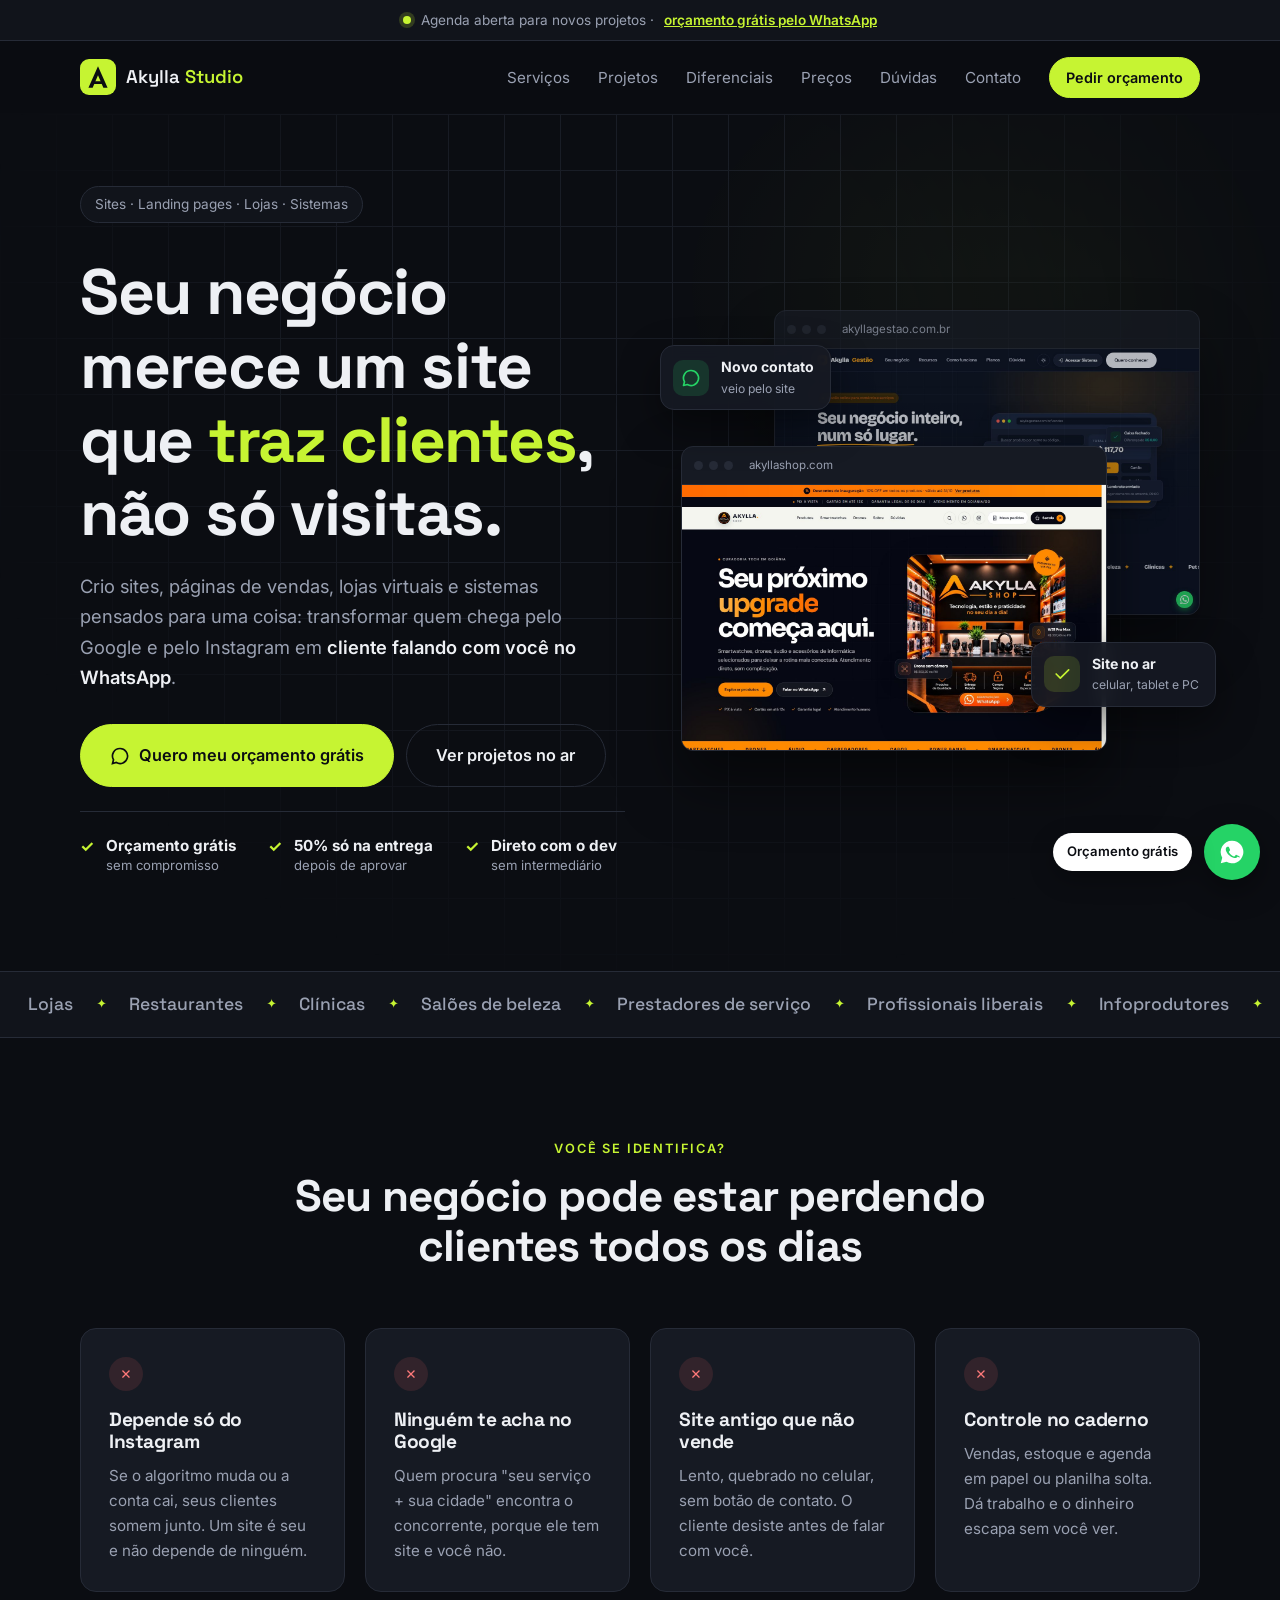
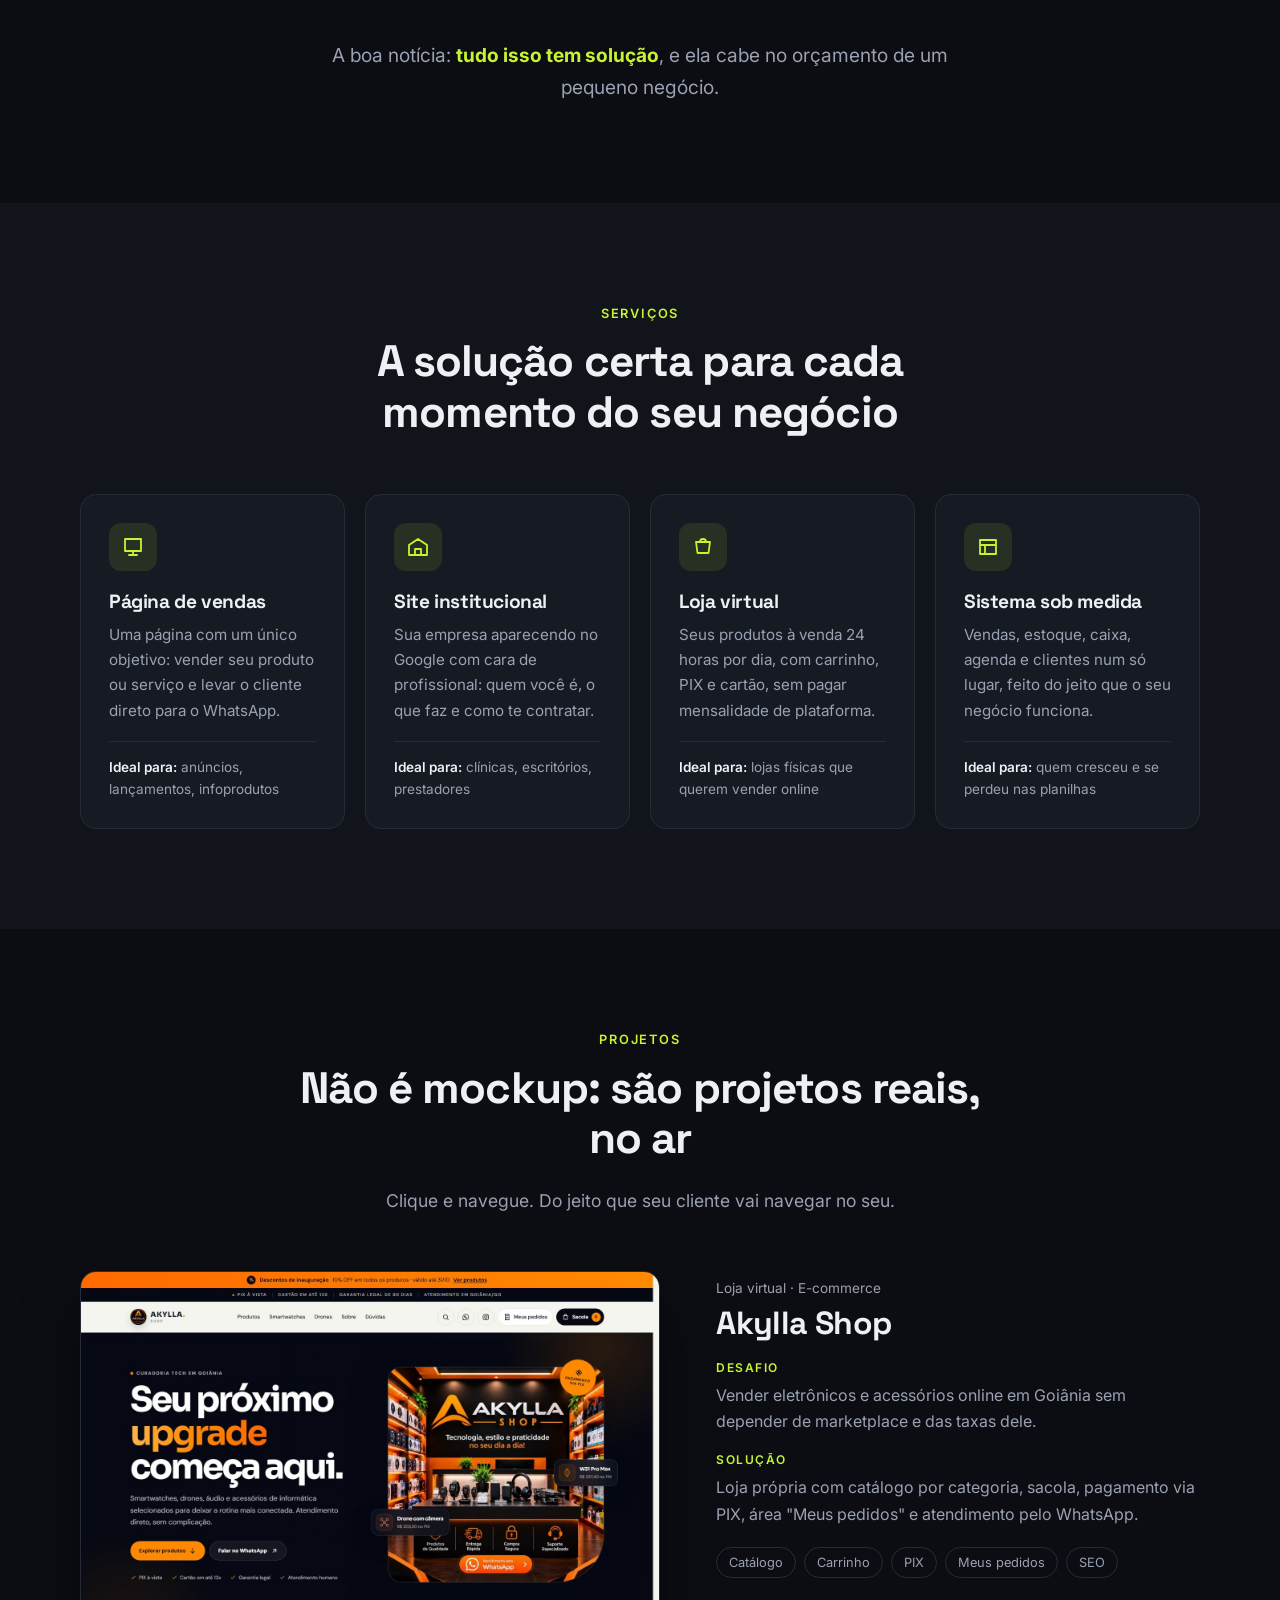
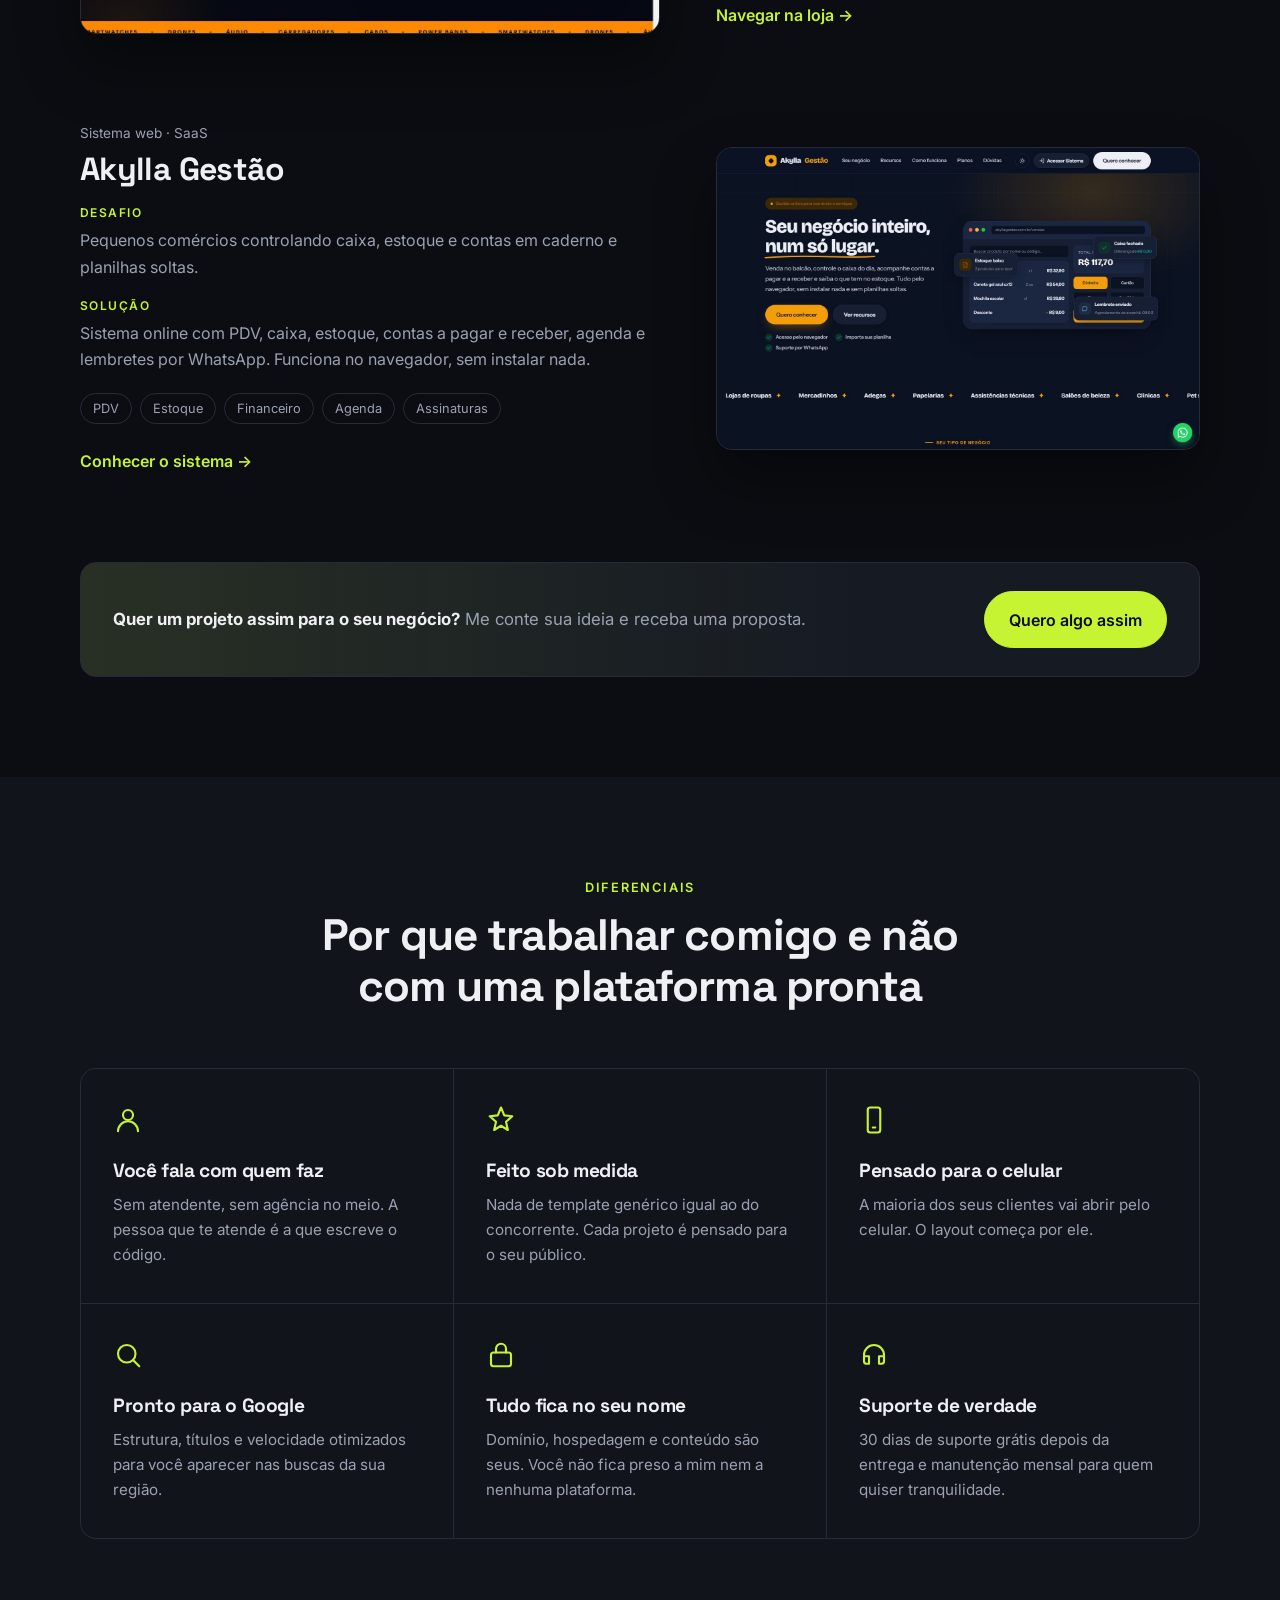
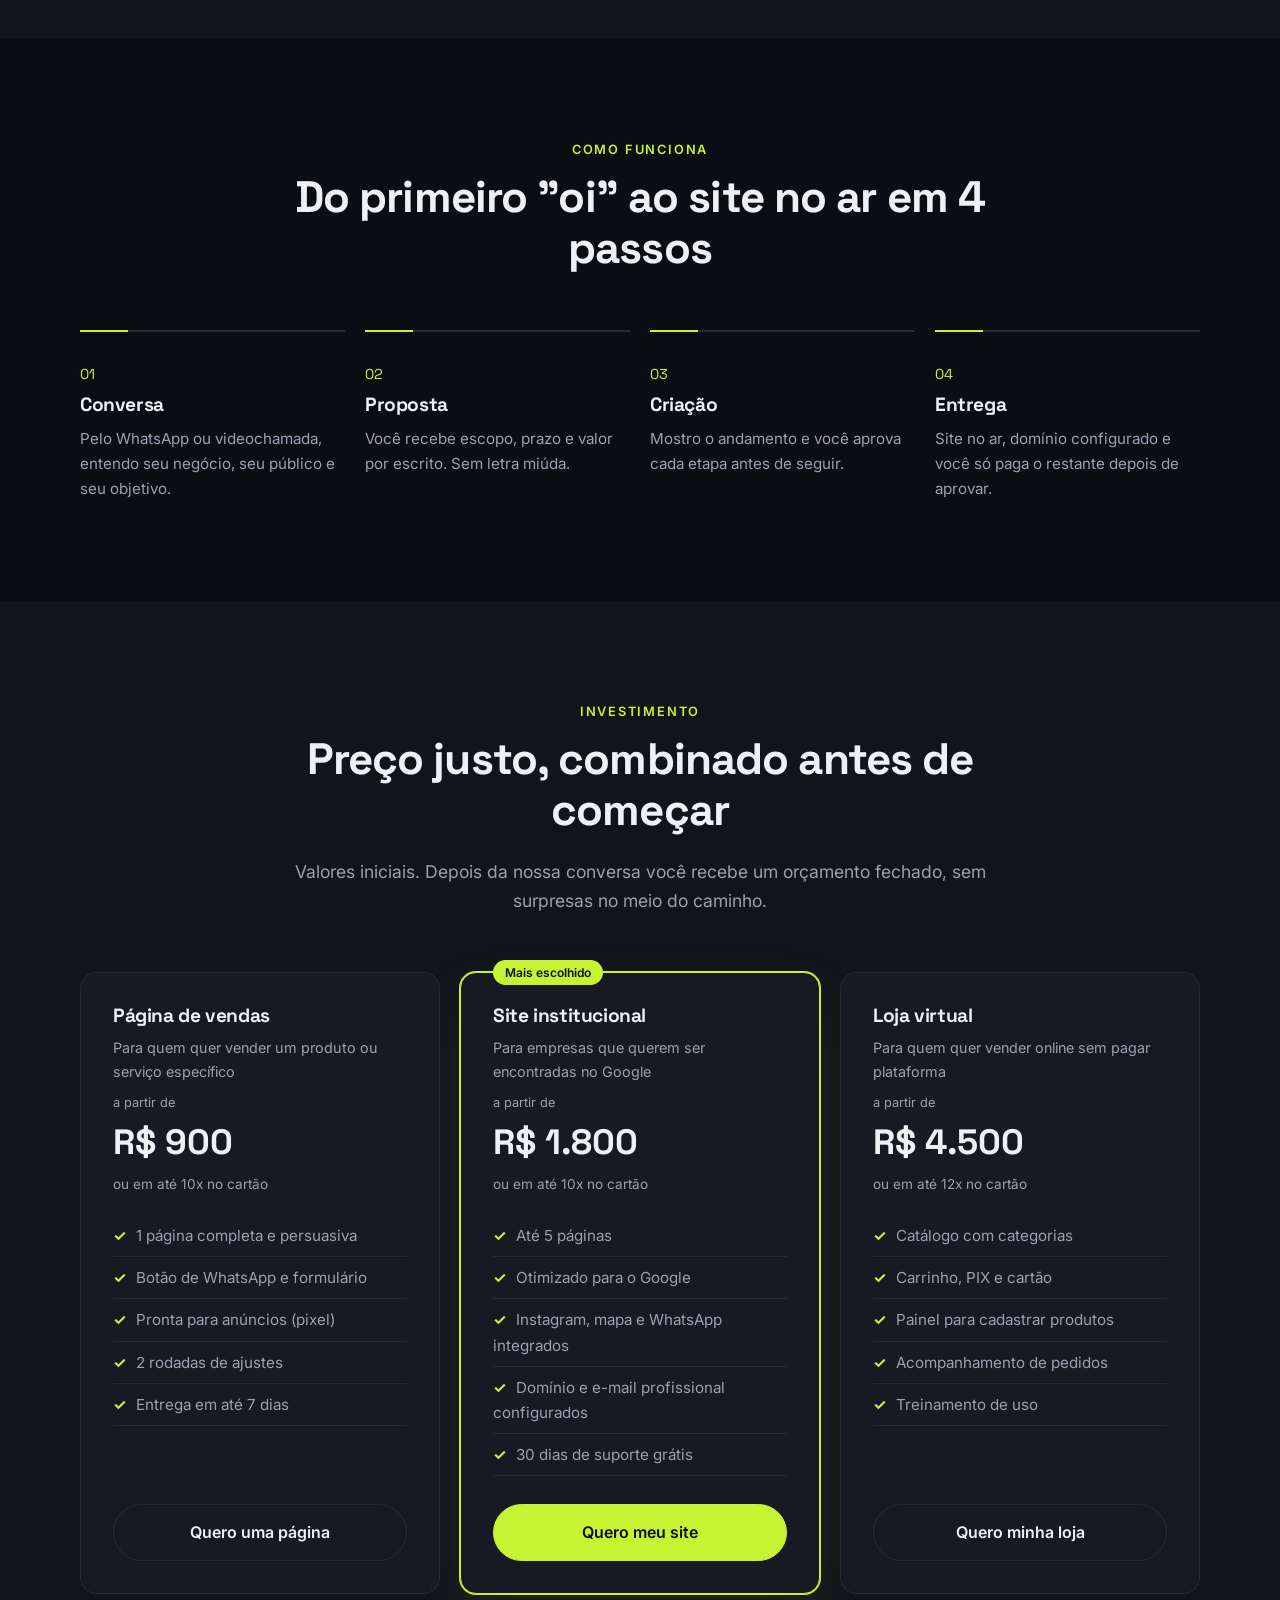
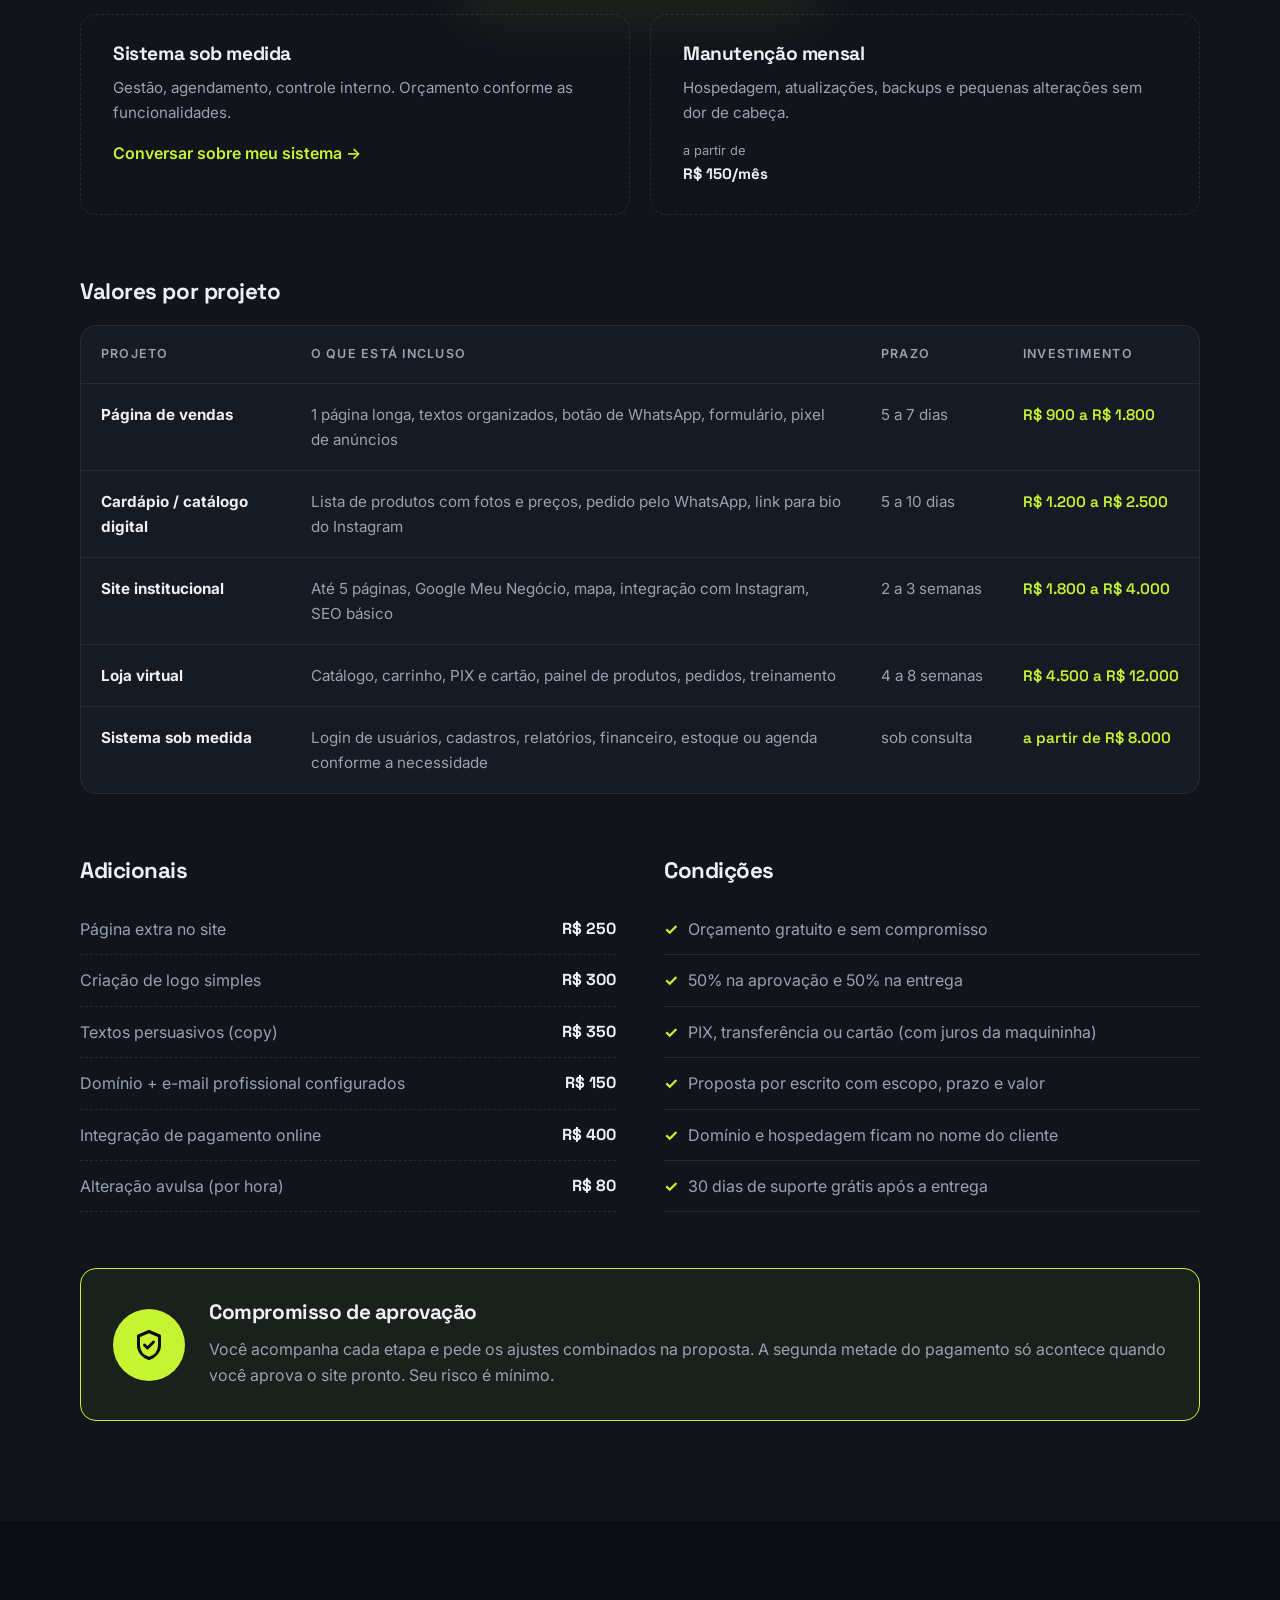
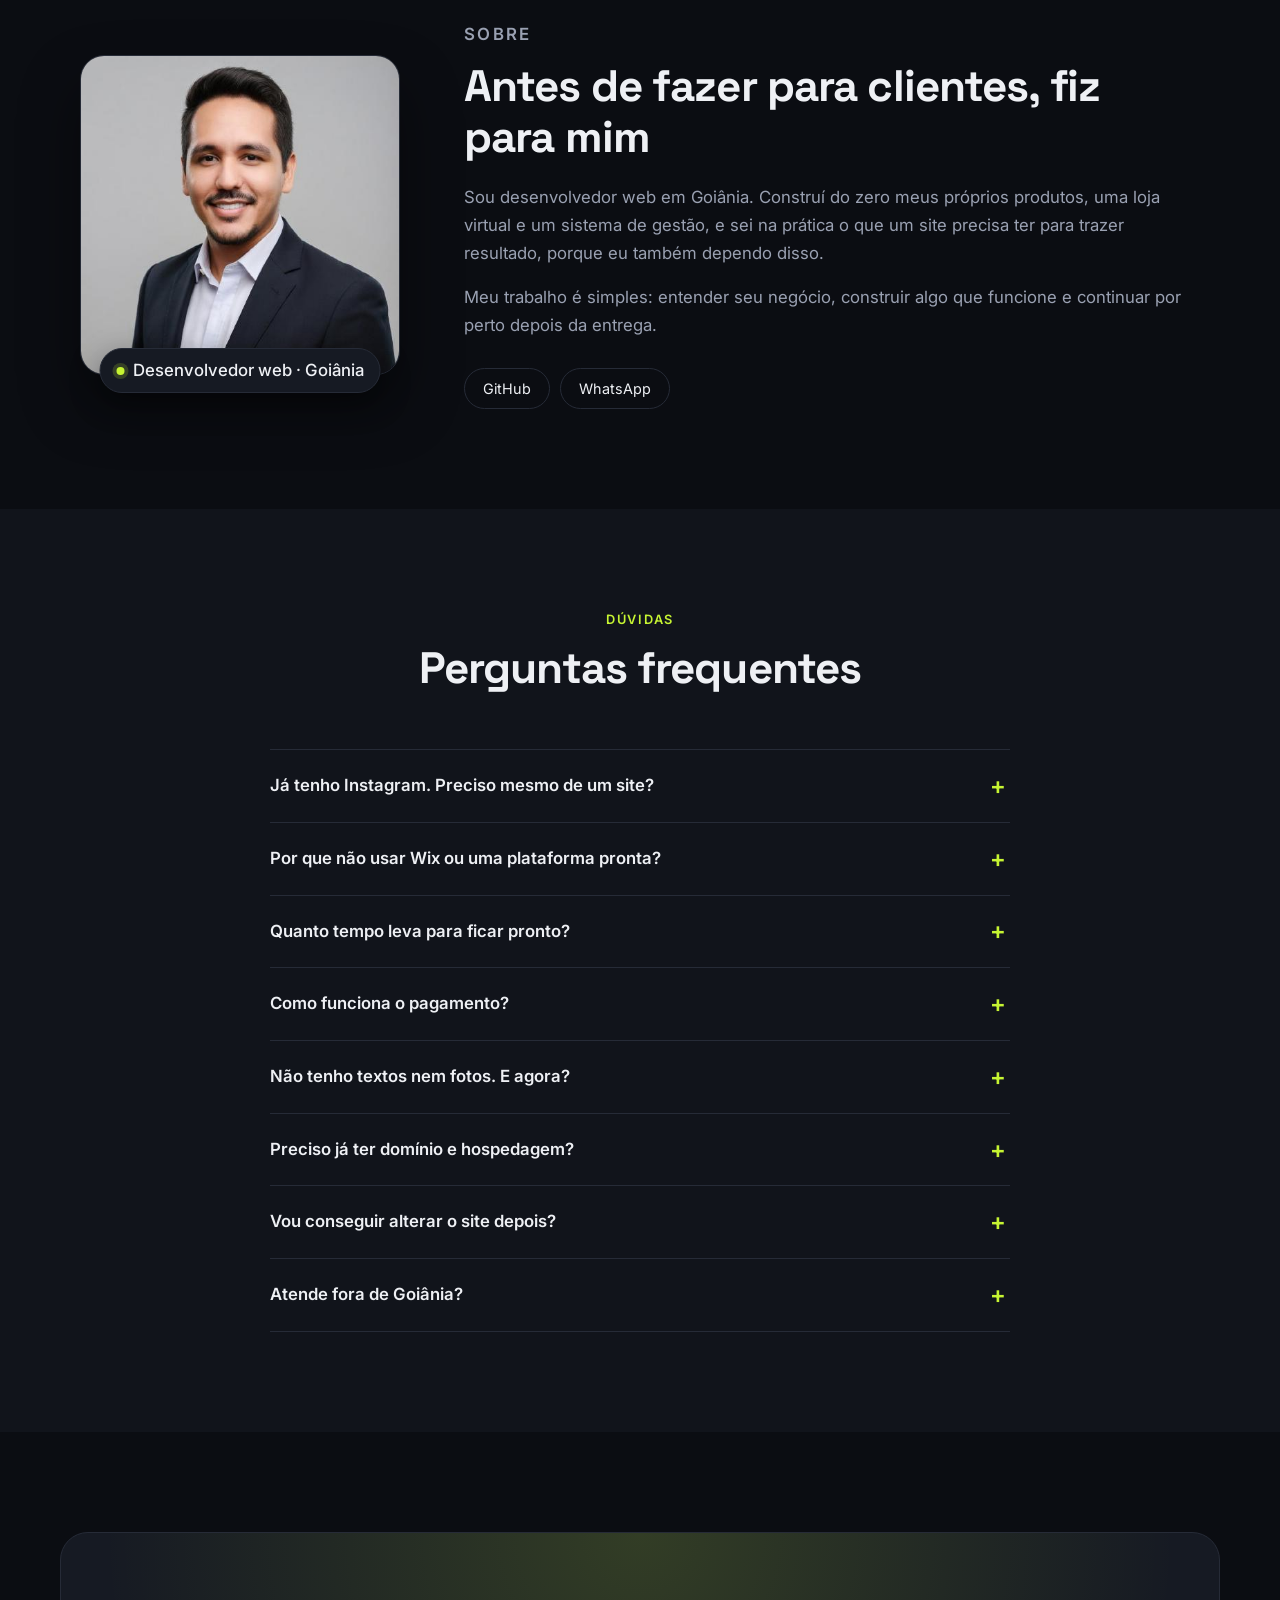
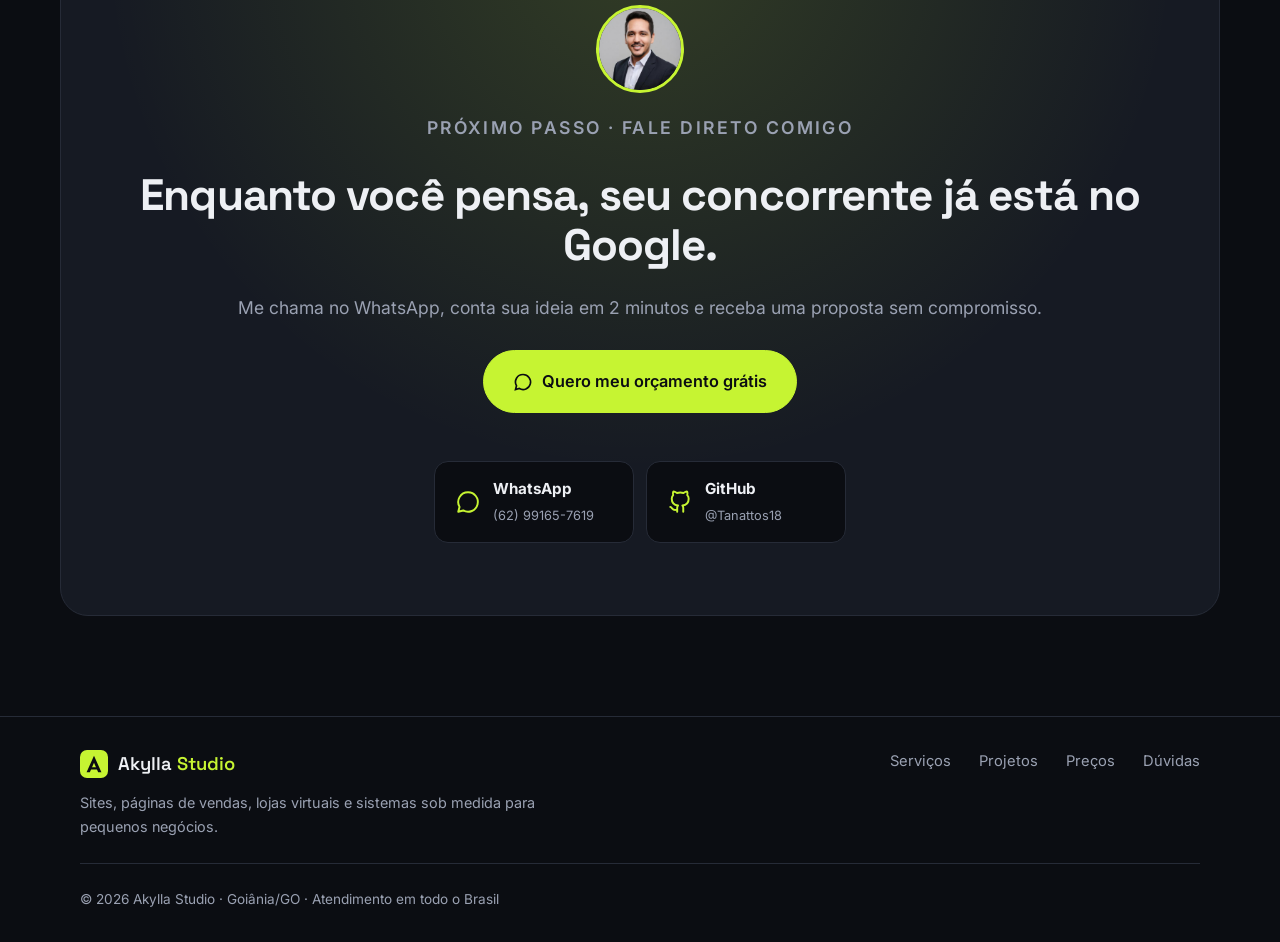
==== index.html @ f403fb24 "Reestrutura a página com foco em conversão - Hero com proposta de valor, selos de confiança e chips " ====
<!doctype html>
<html lang="pt-BR">
<head>
  <meta charset="utf-8">
  <meta name="viewport" content="width=device-width, initial-scale=1">
  <title>Akylla Studio | Criação de sites, landing pages e lojas virtuais em Goiânia</title>
  <meta name="description" content="Sites, páginas de vendas, lojas virtuais e sistemas sob medida para pequenos negócios. Atendimento direto com o desenvolvedor, orçamento grátis e 50% só na entrega. Goiânia e todo o Brasil.">
  <link rel="canonical" href="https://tanattos18.github.io/">
  <meta name="theme-color" content="#0b0d12">
  <meta property="og:type" content="website">
  <meta property="og:locale" content="pt_BR">
  <meta property="og:url" content="https://tanattos18.github.io/">
  <meta property="og:title" content="Akylla Studio | Sites que trazem clientes">
  <meta property="og:description" content="Sites, páginas de vendas, lojas virtuais e sistemas sob medida. Orçamento grátis pelo WhatsApp.">
  <meta property="og:image" content="https://tanattos18.github.io/assets/img/akyllashop.jpg">
  <meta name="twitter:card" content="summary_large_image">
  <link rel="icon" href="assets/favicon.svg" type="image/svg+xml">
  <link rel="preconnect" href="https://fonts.googleapis.com">
  <link rel="preconnect" href="https://fonts.gstatic.com" crossorigin>
  <link href="https://fonts.googleapis.com/css2?family=Inter:wght@400;500;600&family=Space+Grotesk:wght@500;600;700&display=swap" rel="stylesheet">
  <link rel="stylesheet" href="css/style.css">

  <!-- Dados para o Google entender que é uma empresa de serviços -->
  <script type="application/ld+json">
  {
    "@context": "https://schema.org",
    "@type": "ProfessionalService",
    "name": "Akylla Studio",
    "description": "Criação de sites, landing pages, lojas virtuais e sistemas sob medida.",
    "url": "https://tanattos18.github.io/",
    "telephone": "+55 62 99165-7619",
    "image": "https://tanattos18.github.io/assets/img/akyllashop.jpg",
    "areaServed": "BR",
    "address": { "@type": "PostalAddress", "addressLocality": "Goiânia", "addressRegion": "GO", "addressCountry": "BR" },
    "priceRange": "R$ 900 - R$ 12.000",
    "sameAs": ["https://github.com/Tanattos18"]
  }
  </script>
</head>
<body>

  <!-- ===== FAIXA DE AVISO ===== -->
  <div class="aviso">
    <span class="ponto"></span>
    Agenda aberta para novos projetos · <a href="#" data-whatsapp="Olá! Quero garantir uma vaga na agenda.">orçamento grátis pelo WhatsApp</a>
  </div>

  <!-- ===== CABEÇALHO ===== -->
  <header class="topo">
    <div class="container topo__linha">
      <a href="#inicio" class="marca" aria-label="Akylla Studio, início">
        <img src="assets/logo.svg" alt="" width="36" height="36">
        <span>Akylla <b>Studio</b></span>
      </a>
      <button class="menu-btn" aria-label="Abrir menu" aria-expanded="false" aria-controls="menu">
        <span></span><span></span>
      </button>
      <nav id="menu" class="menu">
        <a href="#servicos">Serviços</a>
        <a href="#projetos">Projetos</a>
        <a href="#diferenciais">Diferenciais</a>
        <a href="#precos">Preços</a>
        <a href="#duvidas">Dúvidas</a>
        <a href="#contato">Contato</a>
        <a href="#" class="btn btn--pequeno" data-whatsapp="Olá! Vi seu portfólio e quero um orçamento.">Pedir orçamento</a>
      </nav>
    </div>
  </header>

  <main>

    <!-- ===== HERO ===== -->
    <section id="inicio" class="hero">
      <div class="container hero__grade">
        <div>
          <p class="selo">Sites · Landing pages · Lojas · Sistemas</p>
          <h1>Seu negócio merece um site que <em>traz clientes</em>, não só visitas.</h1>
          <p class="hero__texto">
            Crio sites, páginas de vendas, lojas virtuais e sistemas pensados para uma coisa:
            transformar quem chega pelo Google e pelo Instagram em <strong>cliente falando com você no WhatsApp</strong>.
          </p>
          <div class="hero__acoes">
            <a href="#" class="btn btn--grande" data-whatsapp="Olá! Vi seu portfólio e quero um orçamento.">
              <svg viewBox="0 0 24 24" aria-hidden="true"><path d="M12 3a9 9 0 0 0-7.8 13.5L3 21l4.6-1.2A9 9 0 1 0 12 3z"/></svg>
              Quero meu orçamento grátis
            </a>
            <a href="#projetos" class="btn btn--fantasma btn--grande">Ver projetos no ar</a>
          </div>
          <ul class="confianca">
            <li><b>Orçamento grátis</b><span>sem compromisso</span></li>
            <li><b>50% só na entrega</b><span>depois de aprovar</span></li>
            <li><b>Direto com o dev</b><span>sem intermediário</span></li>
          </ul>
        </div>

        <div class="hero__vitrine" aria-hidden="true">
          <div class="janela janela--tras">
            <div class="janela__barra"><i></i><i></i><i></i><span>akyllagestao.com.br</span></div>
            <img src="assets/img/akyllagestao.jpg" alt="">
          </div>
          <div class="janela janela--frente">
            <div class="janela__barra"><i></i><i></i><i></i><span>akyllashop.com</span></div>
            <img src="assets/img/akyllashop.jpg" alt="">
          </div>
          <div class="chip chip--1">
            <span class="chip__icone chip__icone--verde">
              <svg viewBox="0 0 24 24"><path d="M12 3a9 9 0 0 0-7.8 13.5L3 21l4.6-1.2A9 9 0 1 0 12 3z"/></svg>
            </span>
            <span><b>Novo contato</b><small>veio pelo site</small></span>
          </div>
          <div class="chip chip--2">
            <span class="chip__icone">
              <svg viewBox="0 0 24 24"><path d="M5 12l5 5L20 7"/></svg>
            </span>
            <span><b>Site no ar</b><small>celular, tablet e PC</small></span>
          </div>
        </div>
      </div>
    </section>

    <!-- ===== PARA QUEM ===== -->
    <section class="faixa" aria-label="Para quem eu trabalho">
      <div class="faixa__trilho">
        <div class="faixa__itens">
          <span>Lojas</span><span>Restaurantes</span><span>Clínicas</span><span>Salões de beleza</span>
          <span>Prestadores de serviço</span><span>Profissionais liberais</span><span>Infoprodutores</span><span>Assistências técnicas</span>
        </div>
        <div class="faixa__itens" aria-hidden="true">
          <span>Lojas</span><span>Restaurantes</span><span>Clínicas</span><span>Salões de beleza</span>
          <span>Prestadores de serviço</span><span>Profissionais liberais</span><span>Infoprodutores</span><span>Assistências técnicas</span>
        </div>
      </div>
    </section>

    <!-- ===== DORES ===== -->
    <section class="secao">
      <div class="container">
        <div class="cabecalho">
          <p class="rotulo">Você se identifica?</p>
          <h2>Seu negócio pode estar perdendo clientes todos os dias</h2>
        </div>
        <div class="dores">
          <article class="dor">
            <span class="dor__x">✕</span>
            <h3>Depende só do Instagram</h3>
            <p>Se o algoritmo muda ou a conta cai, seus clientes somem junto. Um site é seu e não depende de ninguém.</p>
          </article>
          <article class="dor">
            <span class="dor__x">✕</span>
            <h3>Ninguém te acha no Google</h3>
            <p>Quem procura "seu serviço + sua cidade" encontra o concorrente, porque ele tem site e você não.</p>
          </article>
          <article class="dor">
            <span class="dor__x">✕</span>
            <h3>Site antigo que não vende</h3>
            <p>Lento, quebrado no celular, sem botão de contato. O cliente desiste antes de falar com você.</p>
          </article>
          <article class="dor">
            <span class="dor__x">✕</span>
            <h3>Controle no caderno</h3>
            <p>Vendas, estoque e agenda em papel ou planilha solta. Dá trabalho e o dinheiro escapa sem você ver.</p>
          </article>
        </div>
        <p class="dores__virada">A boa notícia: <strong>tudo isso tem solução</strong>, e ela cabe no orçamento de um pequeno negócio.</p>
      </div>
    </section>

    <!-- ===== SERVIÇOS ===== -->
    <section id="servicos" class="secao secao--alt">
      <div class="container">
        <div class="cabecalho">
          <p class="rotulo">Serviços</p>
          <h2>A solução certa para cada momento do seu negócio</h2>
        </div>
        <div class="cartoes">
          <article class="cartao">
            <div class="cartao__icone"><svg viewBox="0 0 24 24"><path d="M4 4h16v12H4zM8 20h8M12 16v4"/></svg></div>
            <h3>Página de vendas</h3>
            <p>Uma página com um único objetivo: vender seu produto ou serviço e levar o cliente direto para o WhatsApp.</p>
            <p class="cartao__ideal"><b>Ideal para:</b> anúncios, lançamentos, infoprodutos</p>
          </article>
          <article class="cartao">
            <div class="cartao__icone"><svg viewBox="0 0 24 24"><path d="M3 10l9-6 9 6v10H3zM9 20v-6h6v6"/></svg></div>
            <h3>Site institucional</h3>
            <p>Sua empresa aparecendo no Google com cara de profissional: quem você é, o que faz e como te contratar.</p>
            <p class="cartao__ideal"><b>Ideal para:</b> clínicas, escritórios, prestadores</p>
          </article>
          <article class="cartao">
            <div class="cartao__icone"><svg viewBox="0 0 24 24"><path d="M5 7h14l-1.5 11h-11zM9 7a3 3 0 0 1 6 0"/></svg></div>
            <h3>Loja virtual</h3>
            <p>Seus produtos à venda 24 horas por dia, com carrinho, PIX e cartão, sem pagar mensalidade de plataforma.</p>
            <p class="cartao__ideal"><b>Ideal para:</b> lojas físicas que querem vender online</p>
          </article>
          <article class="cartao">
            <div class="cartao__icone"><svg viewBox="0 0 24 24"><path d="M4 5h16v14H4zM4 10h16M9 10v9"/></svg></div>
            <h3>Sistema sob medida</h3>
            <p>Vendas, estoque, caixa, agenda e clientes num só lugar, feito do jeito que o seu negócio funciona.</p>
            <p class="cartao__ideal"><b>Ideal para:</b> quem cresceu e se perdeu nas planilhas</p>
          </article>
        </div>
      </div>
    </section>

    <!-- ===== PROJETOS ===== -->
    <section id="projetos" class="secao">
      <div class="container">
        <div class="cabecalho">
          <p class="rotulo">Projetos</p>
          <h2>Não é mockup: são projetos reais, no ar</h2>
          <p class="secao__intro">Clique e navegue. Do jeito que seu cliente vai navegar no seu.</p>
        </div>

        <article class="projeto">
          <a class="projeto__imagem" href="https://akyllashop.com" target="_blank" rel="noopener">
            <img src="assets/img/akyllashop.jpg" alt="Página inicial da loja virtual Akylla Shop" loading="lazy" width="1440" height="900">
          </a>
          <div class="projeto__info">
            <p class="projeto__tipo">Loja virtual · E-commerce</p>
            <h3>Akylla Shop</h3>
            <dl class="caso">
              <dt>Desafio</dt>
              <dd>Vender eletrônicos e acessórios online em Goiânia sem depender de marketplace e das taxas dele.</dd>
              <dt>Solução</dt>
              <dd>Loja própria com catálogo por categoria, sacola, pagamento via PIX, área "Meus pedidos" e atendimento pelo WhatsApp.</dd>
            </dl>
            <ul class="tags"><li>Catálogo</li><li>Carrinho</li><li>PIX</li><li>Meus pedidos</li><li>SEO</li></ul>
            <a href="https://akyllashop.com" target="_blank" rel="noopener" class="link-seta">Navegar na loja</a>
          </div>
        </article>

        <article class="projeto projeto--inverso">
          <a class="projeto__imagem" href="https://akyllagestao.com.br" target="_blank" rel="noopener">
            <img src="assets/img/akyllagestao.jpg" alt="Página inicial do sistema Akylla Gestão" loading="lazy" width="1440" height="900">
          </a>
          <div class="projeto__info">
            <p class="projeto__tipo">Sistema web · SaaS</p>
            <h3>Akylla Gestão</h3>
            <dl class="caso">
              <dt>Desafio</dt>
              <dd>Pequenos comércios controlando caixa, estoque e contas em caderno e planilhas soltas.</dd>
              <dt>Solução</dt>
              <dd>Sistema online com PDV, caixa, estoque, contas a pagar e receber, agenda e lembretes por WhatsApp. Funciona no navegador, sem instalar nada.</dd>
            </dl>
            <ul class="tags"><li>PDV</li><li>Estoque</li><li>Financeiro</li><li>Agenda</li><li>Assinaturas</li></ul>
            <a href="https://akyllagestao.com.br" target="_blank" rel="noopener" class="link-seta">Conhecer o sistema</a>
          </div>
        </article>

        <div class="cta-meio">
          <p><strong>Quer um projeto assim para o seu negócio?</strong> Me conte sua ideia e receba uma proposta.</p>
          <a href="#" class="btn" data-whatsapp="Olá! Vi seus projetos e quero algo parecido para o meu negócio.">Quero algo assim</a>
        </div>
      </div>
    </section>

    <!-- ===== DIFERENCIAIS ===== -->
    <section id="diferenciais" class="secao secao--alt">
      <div class="container">
        <div class="cabecalho">
          <p class="rotulo">Diferenciais</p>
          <h2>Por que trabalhar comigo e não com uma plataforma pronta</h2>
        </div>
        <div class="diferenciais">
          <div class="diferencial">
            <svg viewBox="0 0 24 24"><circle cx="12" cy="8" r="4"/><path d="M4 21a8 8 0 0 1 16 0"/></svg>
            <h3>Você fala com quem faz</h3>
            <p>Sem atendente, sem agência no meio. A pessoa que te atende é a que escreve o código.</p>
          </div>
          <div class="diferencial">
            <svg viewBox="0 0 24 24"><path d="M12 2l2.6 6.3L21 9l-5 4.4L17.5 20 12 16.6 6.5 20 8 13.4 3 9l6.4-.7z"/></svg>
            <h3>Feito sob medida</h3>
            <p>Nada de template genérico igual ao do concorrente. Cada projeto é pensado para o seu público.</p>
          </div>
          <div class="diferencial">
            <svg viewBox="0 0 24 24"><rect x="7" y="2" width="10" height="20" rx="2"/><path d="M11 18h2"/></svg>
            <h3>Pensado para o celular</h3>
            <p>A maioria dos seus clientes vai abrir pelo celular. O layout começa por ele.</p>
          </div>
          <div class="diferencial">
            <svg viewBox="0 0 24 24"><circle cx="11" cy="11" r="7"/><path d="M21 21l-5-5"/></svg>
            <h3>Pronto para o Google</h3>
            <p>Estrutura, títulos e velocidade otimizados para você aparecer nas buscas da sua região.</p>
          </div>
          <div class="diferencial">
            <svg viewBox="0 0 24 24"><rect x="4" y="10" width="16" height="11" rx="2"/><path d="M8 10V7a4 4 0 0 1 8 0v3"/></svg>
            <h3>Tudo fica no seu nome</h3>
            <p>Domínio, hospedagem e conteúdo são seus. Você não fica preso a mim nem a nenhuma plataforma.</p>
          </div>
          <div class="diferencial">
            <svg viewBox="0 0 24 24"><path d="M4 12a8 8 0 0 1 16 0v5a2 2 0 0 1-2 2h-2v-6h4M4 13h4v6H6a2 2 0 0 1-2-2z"/></svg>
            <h3>Suporte de verdade</h3>
            <p>30 dias de suporte grátis depois da entrega e manutenção mensal para quem quiser tranquilidade.</p>
          </div>
        </div>
      </div>
    </section>

    <!-- ===== PROCESSO ===== -->
    <section id="processo" class="secao">
      <div class="container">
        <div class="cabecalho">
          <p class="rotulo">Como funciona</p>
          <h2>Do primeiro "oi" ao site no ar em 4 passos</h2>
        </div>
        <ol class="passos">
          <li><span>01</span><h3>Conversa</h3><p>Pelo WhatsApp ou videochamada, entendo seu negócio, seu público e seu objetivo.</p></li>
          <li><span>02</span><h3>Proposta</h3><p>Você recebe escopo, prazo e valor por escrito. Sem letra miúda.</p></li>
          <li><span>03</span><h3>Criação</h3><p>Mostro o andamento e você aprova cada etapa antes de seguir.</p></li>
          <li><span>04</span><h3>Entrega</h3><p>Site no ar, domínio configurado e você só paga o restante depois de aprovar.</p></li>
        </ol>
      </div>
    </section>

    <!-- ===== PREÇOS =====
         Os valores abaixo são um ponto de partida. Ajuste conforme seu custo/hora. -->
    <section id="precos" class="secao secao--alt">
      <div class="container">
        <div class="cabecalho">
          <p class="rotulo">Investimento</p>
          <h2>Preço justo, combinado antes de começar</h2>
          <p class="secao__intro">Valores iniciais. Depois da nossa conversa você recebe um orçamento fechado, sem surpresas no meio do caminho.</p>
        </div>

        <div class="planos">
          <article class="plano">
            <h3>Página de vendas</h3>
            <p class="plano__para">Para quem quer vender um produto ou serviço específico</p>
            <p class="plano__preco"><small>a partir de</small> R$ 900</p>
            <p class="plano__parcela">ou em até 10x no cartão</p>
            <ul>
              <li>1 página completa e persuasiva</li>
              <li>Botão de WhatsApp e formulário</li>
              <li>Pronta para anúncios (pixel)</li>
              <li>2 rodadas de ajustes</li>
              <li>Entrega em até 7 dias</li>
            </ul>
            <a href="#" class="btn btn--fantasma" data-whatsapp="Olá! Quero um orçamento de página de vendas.">Quero uma página</a>
          </article>

          <article class="plano plano--destaque">
            <p class="plano__selo">Mais escolhido</p>
            <h3>Site institucional</h3>
            <p class="plano__para">Para empresas que querem ser encontradas no Google</p>
            <p class="plano__preco"><small>a partir de</small> R$ 1.800</p>
            <p class="plano__parcela">ou em até 10x no cartão</p>
            <ul>
              <li>Até 5 páginas</li>
              <li>Otimizado para o Google</li>
              <li>Instagram, mapa e WhatsApp integrados</li>
              <li>Domínio e e-mail profissional configurados</li>
              <li>30 dias de suporte grátis</li>
            </ul>
            <a href="#" class="btn" data-whatsapp="Olá! Quero um orçamento de site institucional.">Quero meu site</a>
          </article>

          <article class="plano">
            <h3>Loja virtual</h3>
            <p class="plano__para">Para quem quer vender online sem pagar plataforma</p>
            <p class="plano__preco"><small>a partir de</small> R$ 4.500</p>
            <p class="plano__parcela">ou em até 12x no cartão</p>
            <ul>
              <li>Catálogo com categorias</li>
              <li>Carrinho, PIX e cartão</li>
              <li>Painel para cadastrar produtos</li>
              <li>Acompanhamento de pedidos</li>
              <li>Treinamento de uso</li>
            </ul>
            <a href="#" class="btn btn--fantasma" data-whatsapp="Olá! Quero um orçamento de loja virtual.">Quero minha loja</a>
          </article>
        </div>

        <div class="extras">
          <div>
            <h3>Sistema sob medida</h3>
            <p>Gestão, agendamento, controle interno. Orçamento conforme as funcionalidades.</p>
            <a href="#" class="link-seta" data-whatsapp="Olá! Quero conversar sobre um sistema sob medida.">Conversar sobre meu sistema</a>
          </div>
          <div>
            <h3>Manutenção mensal</h3>
            <p>Hospedagem, atualizações, backups e pequenas alterações sem dor de cabeça.</p>
            <p class="extras__preco"><small>a partir de</small> R$ 150/mês</p>
          </div>
        </div>

        <!-- Tabela detalhada: ajuste valores e prazos conforme sua realidade -->
        <h3 class="subtitulo">Valores por projeto</h3>
        <div class="tabela-rolagem">
          <table class="tabela">
            <thead>
              <tr><th>Projeto</th><th>O que está incluso</th><th>Prazo</th><th>Investimento</th></tr>
            </thead>
            <tbody>
              <tr>
                <td><strong>Página de vendas</strong></td>
                <td>1 página longa, textos organizados, botão de WhatsApp, formulário, pixel de anúncios</td>
                <td>5 a 7 dias</td>
                <td class="tabela__valor">R$ 900 a R$ 1.800</td>
              </tr>
              <tr>
                <td><strong>Cardápio / catálogo digital</strong></td>
                <td>Lista de produtos com fotos e preços, pedido pelo WhatsApp, link para bio do Instagram</td>
                <td>5 a 10 dias</td>
                <td class="tabela__valor">R$ 1.200 a R$ 2.500</td>
              </tr>
              <tr>
                <td><strong>Site institucional</strong></td>
                <td>Até 5 páginas, Google Meu Negócio, mapa, integração com Instagram, SEO básico</td>
                <td>2 a 3 semanas</td>
                <td class="tabela__valor">R$ 1.800 a R$ 4.000</td>
              </tr>
              <tr>
                <td><strong>Loja virtual</strong></td>
                <td>Catálogo, carrinho, PIX e cartão, painel de produtos, pedidos, treinamento</td>
                <td>4 a 8 semanas</td>
                <td class="tabela__valor">R$ 4.500 a R$ 12.000</td>
              </tr>
              <tr>
                <td><strong>Sistema sob medida</strong></td>
                <td>Login de usuários, cadastros, relatórios, financeiro, estoque ou agenda conforme a necessidade</td>
                <td>sob consulta</td>
                <td class="tabela__valor">a partir de R$ 8.000</td>
              </tr>
            </tbody>
          </table>
        </div>

        <div class="duas-colunas">
          <div>
            <h3 class="subtitulo">Adicionais</h3>
            <ul class="lista-precos">
              <li><span>Página extra no site</span><b>R$ 250</b></li>
              <li><span>Criação de logo simples</span><b>R$ 300</b></li>
              <li><span>Textos persuasivos (copy)</span><b>R$ 350</b></li>
              <li><span>Domínio + e-mail profissional configurados</span><b>R$ 150</b></li>
              <li><span>Integração de pagamento online</span><b>R$ 400</b></li>
              <li><span>Alteração avulsa (por hora)</span><b>R$ 80</b></li>
            </ul>
          </div>
          <div>
            <h3 class="subtitulo">Condições</h3>
            <ul class="lista-checks">
              <li>Orçamento gratuito e sem compromisso</li>
              <li>50% na aprovação e 50% na entrega</li>
              <li>PIX, transferência ou cartão (com juros da maquininha)</li>
              <li>Proposta por escrito com escopo, prazo e valor</li>
              <li>Domínio e hospedagem ficam no nome do cliente</li>
              <li>30 dias de suporte grátis após a entrega</li>
            </ul>
          </div>
        </div>

        <div class="garantia">
          <div class="garantia__selo" aria-hidden="true">
            <svg viewBox="0 0 24 24"><path d="M12 3l7 3v6c0 4.5-3 7.7-7 9-4-1.3-7-4.5-7-9V6z"/><path d="M9 12l2 2 4-4"/></svg>
          </div>
          <div>
            <h3>Compromisso de aprovação</h3>
            <p>Você acompanha cada etapa e pede os ajustes combinados na proposta. A segunda metade do pagamento
              só acontece quando você aprova o site pronto. Seu risco é mínimo.</p>
          </div>
        </div>
      </div>
    </section>

    <!-- ===== SOBRE ===== -->
    <section id="sobre" class="secao">
      <div class="container sobre">
        <div class="sobre__foto">
          <img src="assets/img/foto.jpg" alt="Foto do desenvolvedor do Akylla Studio" width="460" height="460" loading="lazy">
          <p class="sobre__selo"><span class="ponto"></span> Desenvolvedor web · Goiânia</p>
        </div>
        <div>
          <p class="rotulo">Sobre</p>
          <h2>Antes de fazer para clientes, fiz para mim</h2>
          <p>Sou desenvolvedor web em Goiânia. Construí do zero meus próprios produtos, uma loja virtual e um sistema de gestão,
            e sei na prática o que um site precisa ter para trazer resultado, porque eu também dependo disso.</p>
          <p>Meu trabalho é simples: entender seu negócio, construir algo que funcione e continuar por perto depois da entrega.</p>
          <div class="redes">
            <a href="https://github.com/Tanattos18" target="_blank" rel="noopener">GitHub</a>
            <a href="#" data-rede="instagram" target="_blank" rel="noopener">Instagram</a>
            <a href="#" data-rede="linkedin" target="_blank" rel="noopener">LinkedIn</a>
            <a href="#" data-whatsapp="Olá! Vi seu portfólio.">WhatsApp</a>
          </div>
        </div>
      </div>
    </section>

    <!-- ===== DÚVIDAS ===== -->
    <section id="duvidas" class="secao secao--alt">
      <div class="container container--estreito">
        <div class="cabecalho">
          <p class="rotulo">Dúvidas</p>
          <h2>Perguntas frequentes</h2>
        </div>
        <details>
          <summary>Já tenho Instagram. Preciso mesmo de um site?</summary>
          <p>O Instagram é ótimo para engajar, mas você não controla quem vê seus posts e não aparece quando alguém procura seu serviço no Google. O site trabalha 24 horas, é seu e leva o cliente direto para o seu WhatsApp. Os dois juntos vendem muito mais.</p>
        </details>
        <details>
          <summary>Por que não usar Wix ou uma plataforma pronta?</summary>
          <p>Plataformas prontas cobram mensalidade para sempre, limitam o que você pode fazer e deixam seu site parecido com milhares de outros. Aqui o site é feito sob medida, fica no seu nome e você não paga mensalidade de plataforma.</p>
        </details>
        <details>
          <summary>Quanto tempo leva para ficar pronto?</summary>
          <p>Uma página de vendas fica pronta em cerca de 7 dias. Sites institucionais levam de 2 a 3 semanas, e lojas virtuais e sistemas dependem do tamanho do projeto. O prazo exato vai na proposta.</p>
        </details>
        <details>
          <summary>Como funciona o pagamento?</summary>
          <p>50% na aprovação da proposta e 50% só na entrega, depois que você aprovar. Aceito PIX, transferência e cartão (com acréscimo da maquininha).</p>
        </details>
        <details>
          <summary>Não tenho textos nem fotos. E agora?</summary>
          <p>Sem problema. Eu te guio com um roteiro simples de perguntas e organizo os textos. Também posso usar imagens profissionais licenciadas ou o adicional de textos persuasivos.</p>
        </details>
        <details>
          <summary>Preciso já ter domínio e hospedagem?</summary>
          <p>Não. Eu ajudo a registrar o domínio (ex: seunegocio.com.br) no seu nome e cuido da hospedagem para você.</p>
        </details>
        <details>
          <summary>Vou conseguir alterar o site depois?</summary>
          <p>Sim. Lojas e sistemas vêm com painel próprio. Para sites, você pode pedir alterações avulsas ou contratar a manutenção mensal.</p>
        </details>
        <details>
          <summary>Atende fora de Goiânia?</summary>
          <p>Sim, atendo todo o Brasil. Todo o processo pode ser feito por WhatsApp e videochamada.</p>
        </details>
      </div>
    </section>

    <!-- ===== CONTATO ===== -->
    <section id="contato" class="chamada">
      <div class="container chamada__caixa">
        <img class="chamada__avatar" src="assets/img/foto.jpg" alt="" width="88" height="88" loading="lazy">
        <p class="rotulo">Próximo passo · fale direto comigo</p>
        <h2>Enquanto você pensa, seu concorrente já está no Google.</h2>
        <p>Me chama no WhatsApp, conta sua ideia em 2 minutos e receba uma proposta sem compromisso.</p>
        <a href="#" class="btn btn--grande" data-whatsapp="Olá! Vi seu portfólio e quero um orçamento.">
          <svg viewBox="0 0 24 24" aria-hidden="true"><path d="M12 3a9 9 0 0 0-7.8 13.5L3 21l4.6-1.2A9 9 0 1 0 12 3z"/></svg>
          Quero meu orçamento grátis
        </a>

        <div class="contatos">
          <a href="#" class="contato" data-whatsapp="Olá! Vi seu portfólio.">
            <svg viewBox="0 0 24 24"><path d="M12 3a9 9 0 0 0-7.8 13.5L3 21l4.6-1.2A9 9 0 1 0 12 3z"/></svg>
            <span><b>WhatsApp</b><small>(62) 99165-7619</small></span>
          </a>
          <a href="#" class="contato" data-rede="instagram" target="_blank" rel="noopener">
            <svg viewBox="0 0 24 24"><rect x="3" y="3" width="18" height="18" rx="5"/><circle cx="12" cy="12" r="4"/><path d="M17.5 6.5h.01"/></svg>
            <span><b>Instagram</b><small>Bastidores e novidades</small></span>
          </a>
          <a href="#" class="contato" data-rede="linkedin" target="_blank" rel="noopener">
            <svg viewBox="0 0 24 24"><rect x="3" y="3" width="18" height="18" rx="3"/><path d="M8 10v7M8 7v.01M12 17v-4a2 2 0 0 1 4 0v4M12 10v7"/></svg>
            <span><b>LinkedIn</b><small>Perfil profissional</small></span>
          </a>
          <a href="https://github.com/Tanattos18" class="contato" target="_blank" rel="noopener">
            <svg viewBox="0 0 24 24"><path d="M9 19c-4 1.5-4-2-6-2.5M15 21v-3.5a3 3 0 0 0-.8-2.3c2.8-.3 5.8-1.4 5.8-6.2a4.8 4.8 0 0 0-1.3-3.3 4.5 4.5 0 0 0-.1-3.3s-1-.3-3.4 1.3a11.6 11.6 0 0 0-6 0C6.8 2.1 5.8 2.4 5.8 2.4a4.5 4.5 0 0 0-.1 3.3A4.8 4.8 0 0 0 4.4 9c0 4.8 3 5.9 5.8 6.2a3 3 0 0 0-.8 2.3V21"/></svg>
            <span><b>GitHub</b><small>@Tanattos18</small></span>
          </a>
          <a href="#" class="contato" data-rede="email">
            <svg viewBox="0 0 24 24"><rect x="3" y="5" width="18" height="14" rx="2"/><path d="M3 7l9 6 9-6"/></svg>
            <span><b>E-mail</b><small>Propostas e contratos</small></span>
          </a>
        </div>
      </div>
    </section>

  </main>

  <footer class="rodape">
    <div class="container rodape__grade">
      <div>
        <a href="#inicio" class="marca">
          <img src="assets/logo.svg" alt="" width="28" height="28">
          <span>Akylla <b>Studio</b></span>
        </a>
        <p>Sites, páginas de vendas, lojas virtuais e sistemas sob medida para pequenos negócios.</p>
      </div>
      <nav aria-label="Rodapé">
        <a href="#servicos">Serviços</a>
        <a href="#projetos">Projetos</a>
        <a href="#precos">Preços</a>
        <a href="#duvidas">Dúvidas</a>
      </nav>
      <p class="rodape__copy">© <span id="ano">2026</span> Akylla Studio · Goiânia/GO · Atendimento em todo o Brasil</p>
    </div>
  </footer>

  <a href="#" class="whats-flutuante" data-whatsapp="Olá! Vi seu portfólio e quero um orçamento." aria-label="Falar no WhatsApp">
    <span class="whats-flutuante__balao">Orçamento grátis</span>
    <svg viewBox="0 0 24 24"><path d="M12 3a9 9 0 0 0-7.8 13.5L3 21l4.6-1.2A9 9 0 1 0 12 3zm4.6 12.6c-.2.6-1.1 1.1-1.6 1.2-.4 0-.9.1-2.9-.7-2.4-1-4-3.4-4.1-3.6-.1-.2-1-1.3-1-2.5s.6-1.8.9-2c.2-.3.5-.3.6-.3h.5c.2 0 .4 0 .6.4l.8 2c.1.2.1.4 0 .5l-.4.6-.3.3c-.1.1-.3.3-.1.6.2.3.7 1.2 1.6 2 1.1.9 2 1.2 2.3 1.4.3.1.5.1.6-.1l.9-1c.2-.3.4-.2.6-.1l1.9.9c.3.1.4.2.5.3.1.2.1.6-.1 1.1z"/></svg>
  </a>

  <script src="js/main.js"></script>
</body>
</html>
---- css/style.css ----
/* ============================================================
   CORES E FONTES: troque aqui para mudar a identidade do site
   ============================================================ */
:root {
  --fundo: #0b0d12;
  --fundo-alt: #11141b;
  --superficie: #161a23;
  --borda: #262b37;
  --texto: #eef0f4;
  --texto-suave: #9aa1b2;
  --destaque: #c6f432;        /* verde-limão da marca */
  --destaque-escuro: #a9d61c;
  --sobre-destaque: #0b0d12;  /* texto em cima do destaque */

  --fonte-titulo: "Space Grotesk", system-ui, sans-serif;
  --fonte-texto: "Inter", system-ui, sans-serif;

  --raio: 16px;
  --largura: 1160px;
}

*, *::before, *::after { box-sizing: border-box; }
html { scroll-behavior: smooth; scroll-padding-top: 80px; }
body {
  margin: 0;
  background: var(--fundo);
  color: var(--texto);
  font-family: var(--fonte-texto);
  font-size: 16px;
  line-height: 1.65;
  -webkit-font-smoothing: antialiased;
  overflow-x: hidden;
}
body.sem-rolagem { overflow: hidden; }
img { max-width: 100%; height: auto; display: block; }
a { color: inherit; }
h1, h2, h3 { font-family: var(--fonte-titulo); line-height: 1.15; margin: 0 0 .5em; letter-spacing: -0.02em; }
h2 { font-size: clamp(1.9rem, 4vw, 2.75rem); }
h3 { font-size: 1.2rem; }
p { margin: 0 0 1em; }

.container { width: 100%; max-width: var(--largura); margin: 0 auto; padding: 0 20px; }
.container--estreito { max-width: 780px; }

/* ---------- Botões ---------- */
.btn {
  display: inline-flex; align-items: center; justify-content: center; gap: .5em;
  padding: .9em 1.5em;
  border-radius: 999px;
  background: var(--destaque);
  color: var(--sobre-destaque);
  font-weight: 600;
  text-decoration: none;
  border: 1px solid var(--destaque);
  transition: transform .15s, background .15s;
}
.btn:hover { background: var(--destaque-escuro); transform: translateY(-2px); }
.btn--fantasma { background: transparent; color: var(--texto); border-color: var(--borda); }
.btn--fantasma:hover { background: var(--superficie); border-color: var(--texto-suave); }
.btn--pequeno { padding: .55em 1.1em; font-size: .9rem; }

.link-seta { color: var(--destaque); font-weight: 600; text-decoration: none; }
.link-seta::after { content: " →"; transition: margin .15s; }
.link-seta:hover::after { margin-left: 4px; }

/* ---------- Cabeçalho ---------- */
.topo {
  position: sticky; top: 0; z-index: 50;
  border-bottom: 1px solid transparent;
  transition: border-color .2s;
}
/* desfoque num pseudo-elemento para não prender o menu fixo (mobile) dentro do cabeçalho */
.topo::before {
  content: ""; position: absolute; inset: 0; z-index: -1;
  background: rgba(11, 13, 18, .75);
  backdrop-filter: blur(12px);
}
.topo.rolado { border-bottom-color: var(--borda); }
.topo__linha { display: flex; align-items: center; justify-content: space-between; height: 72px; }
.marca { display: flex; align-items: center; gap: 10px; text-decoration: none; font-family: var(--fonte-titulo); font-size: 1.15rem; font-weight: 600; }
.marca b { color: var(--destaque); font-weight: 600; }
.menu { display: flex; align-items: center; gap: 28px; }
.menu a:not(.btn) { text-decoration: none; color: var(--texto-suave); font-size: .95rem; transition: color .15s; }
.menu a:not(.btn):hover { color: var(--texto); }
.menu-btn { display: none; }

/* ---------- Hero ---------- */
.hero { padding: 72px 0 96px; position: relative; }
.hero::before {
  content: ""; position: absolute; inset: 0; z-index: -1;
  background:
    radial-gradient(600px 400px at 85% 20%, rgba(198, 244, 50, .10), transparent 70%),
    linear-gradient(var(--borda) 1px, transparent 1px) 0 0 / 56px 56px,
    linear-gradient(90deg, var(--borda) 1px, transparent 1px) 0 0 / 56px 56px;
  mask-image: radial-gradient(ellipse at 50% 30%, #000 30%, transparent 75%);
  opacity: .55;
}
.hero__grade { display: grid; grid-template-columns: 1.05fr 1fr; gap: 56px; align-items: center; }
.selo {
  display: inline-flex; align-items: center; gap: 8px;
  padding: 6px 14px; border: 1px solid var(--borda); border-radius: 999px;
  font-size: .85rem; color: var(--texto-suave); background: var(--fundo-alt);
}
.ponto { width: 8px; height: 8px; border-radius: 50%; background: var(--destaque); box-shadow: 0 0 0 4px rgba(198,244,50,.18); animation: pulsar 2s infinite; }
@keyframes pulsar { 50% { box-shadow: 0 0 0 7px rgba(198,244,50,0); } }
.hero h1 { font-size: clamp(2.4rem, 5.6vw, 4rem); margin: 20px 0; }
.hero h1 em { font-style: normal; color: var(--destaque); }
.hero__texto { font-size: 1.15rem; color: var(--texto-suave); max-width: 34em; }
.hero__acoes { display: flex; flex-wrap: wrap; gap: 12px; margin: 32px 0 24px; }

.hero__vitrine { position: relative; aspect-ratio: 1 / .85; }
.janela {
  position: absolute; width: 82%;
  background: var(--superficie); border: 1px solid var(--borda); border-radius: 12px; overflow: hidden;
  box-shadow: 0 30px 60px rgba(0,0,0,.5);
}
.janela img { aspect-ratio: 16 / 10; object-fit: cover; object-position: top; width: 100%; }
.janela--tras { top: 0; right: 0; opacity: .75; }
.janela--frente { bottom: 0; left: 0; }
.janela__barra { display: flex; align-items: center; gap: 6px; padding: 9px 12px; border-bottom: 1px solid var(--borda); }
.janela__barra i { width: 9px; height: 9px; border-radius: 50%; background: var(--borda); }
.janela__barra span { margin-left: 10px; font-size: .72rem; color: var(--texto-suave); }

/* ---------- Seções ---------- */
.secao { padding: 100px 0; }
.secao--alt { background: var(--fundo-alt); }
.rotulo { color: var(--destaque); font-size: .8rem; font-weight: 600; letter-spacing: .14em; text-transform: uppercase; margin-bottom: 12px; }
.secao__intro { color: var(--texto-suave); font-size: 1.1rem; margin-bottom: 48px; }

/* Serviços */
.cartoes { display: grid; grid-template-columns: repeat(4, 1fr); gap: 20px; }
.cartao { background: var(--superficie); border: 1px solid var(--borda); border-radius: var(--raio); padding: 28px; transition: border-color .2s, transform .2s; }
.cartao:hover { border-color: var(--destaque); transform: translateY(-4px); }
.cartao p { color: var(--texto-suave); font-size: .95rem; margin: 0; }
.cartao__icone { width: 48px; height: 48px; border-radius: 12px; background: rgba(198,244,50,.1); display: grid; place-items: center; margin-bottom: 20px; }
.cartao__icone svg { width: 24px; height: 24px; fill: none; stroke: var(--destaque); stroke-width: 1.8; stroke-linecap: round; stroke-linejoin: round; }

/* Projetos */
.projeto { display: grid; grid-template-columns: 1.2fr 1fr; gap: 56px; align-items: center; margin-bottom: 88px; }
.projeto:last-child { margin-bottom: 0; }
.projeto--inverso .projeto__imagem { order: 2; }
.projeto__imagem { border-radius: var(--raio); overflow: hidden; border: 1px solid var(--borda); box-shadow: 0 30px 60px rgba(0,0,0,.4); }
.projeto__imagem img { transition: transform .5s; }
.projeto__imagem:hover img { transform: scale(1.03); }
.projeto__tipo { color: var(--texto-suave); font-size: .85rem; margin-bottom: 6px; }
.projeto h3 { font-size: 2rem; }
.projeto__info > p:not(.projeto__tipo) { color: var(--texto-suave); }
.tags { list-style: none; padding: 0; margin: 20px 0 24px; display: flex; flex-wrap: wrap; gap: 8px; }
.tags li { font-size: .8rem; padding: 4px 12px; border: 1px solid var(--borda); border-radius: 999px; color: var(--texto-suave); }

/* Processo */
.passos { list-style: none; padding: 0; margin: 0; display: grid; grid-template-columns: repeat(4, 1fr); gap: 20px; counter-reset: passo; }
.passos li { padding: 28px 0 0; border-top: 2px solid var(--borda); position: relative; }
.passos li::before { content: ""; position: absolute; top: -2px; left: 0; width: 48px; height: 2px; background: var(--destaque); }
.passos span { font-family: var(--fonte-titulo); color: var(--destaque); font-size: .9rem; }
.passos h3 { margin-top: 8px; }
.passos p { color: var(--texto-suave); font-size: .95rem; margin: 0; }

/* Preços */
.planos { display: grid; grid-template-columns: repeat(3, 1fr); gap: 20px; align-items: stretch; }
.plano { position: relative; display: flex; flex-direction: column; background: var(--superficie); border: 1px solid var(--borda); border-radius: var(--raio); padding: 32px; }
.plano--destaque { border-color: var(--destaque); box-shadow: 0 0 0 1px var(--destaque), 0 24px 60px rgba(198,244,50,.08); }
.plano__selo { position: absolute; top: -13px; left: 32px; background: var(--destaque); color: var(--sobre-destaque); font-size: .75rem; font-weight: 600; padding: 3px 12px; border-radius: 999px; margin: 0; }
.plano__preco { font-family: var(--fonte-titulo); font-size: 2.2rem; font-weight: 700; margin: 8px 0 20px; }
.plano__preco small, .extras__preco small { display: block; font-family: var(--fonte-texto); font-size: .8rem; font-weight: 400; color: var(--texto-suave); }
.plano ul { list-style: none; padding: 0; margin: 0 0 28px; flex: 1; }
.plano li { padding: 8px 0; border-bottom: 1px solid var(--borda); color: var(--texto-suave); font-size: .95rem; }
.plano li::before { content: "✓"; color: var(--destaque); margin-right: 10px; font-weight: 700; }
.extras { display: grid; grid-template-columns: 1fr 1fr; gap: 20px; margin-top: 20px; }
.extras > div { border: 1px dashed var(--borda); border-radius: var(--raio); padding: 28px 32px; }
.extras p { color: var(--texto-suave); font-size: .95rem; }
.extras__preco { font-family: var(--fonte-titulo); font-size: 1.5rem; font-weight: 700; color: var(--texto) !important; margin: 0; }

/* ---------- Faixa de aviso ---------- */
.aviso {
  display: flex; align-items: center; justify-content: center; gap: 10px; flex-wrap: wrap;
  padding: 9px 20px; font-size: .85rem; text-align: center;
  background: var(--fundo-alt); border-bottom: 1px solid var(--borda); color: var(--texto-suave);
}
.aviso a { color: var(--destaque); font-weight: 600; }

/* ---------- Hero (complementos) ---------- */
.btn svg { width: 20px; height: 20px; fill: none; stroke: currentColor; stroke-width: 2; }
.btn--grande { padding: 1.05em 1.8em; font-size: 1.02rem; }
.hero__texto strong { color: var(--texto); font-weight: 600; }
.confianca { list-style: none; padding: 24px 0 0; margin: 0; display: flex; flex-wrap: wrap; gap: 16px 32px; border-top: 1px solid var(--borda); }
.confianca li { display: flex; flex-direction: column; line-height: 1.35; padding-left: 26px; position: relative; }
.confianca li::before { content: "✓"; position: absolute; left: 0; top: 0; color: var(--destaque); font-weight: 700; }
.confianca b { font-size: .95rem; }
.confianca span { font-size: .82rem; color: var(--texto-suave); }

.chip {
  position: absolute; z-index: 2; display: flex; align-items: center; gap: 12px;
  padding: 12px 16px 12px 12px; border-radius: 14px;
  background: rgba(22, 26, 35, .92); border: 1px solid var(--borda); backdrop-filter: blur(8px);
  box-shadow: 0 16px 40px rgba(0,0,0,.45); line-height: 1.3; animation: flutuar 5s ease-in-out infinite;
}
.chip b { display: block; font-size: .88rem; }
.chip small { color: var(--texto-suave); font-size: .76rem; }
.chip__icone { width: 36px; height: 36px; border-radius: 10px; display: grid; place-items: center; background: rgba(198,244,50,.14); }
.chip__icone--verde { background: rgba(37,211,102,.16); }
.chip__icone svg { width: 20px; height: 20px; fill: none; stroke: var(--destaque); stroke-width: 2; stroke-linecap: round; stroke-linejoin: round; }
.chip__icone--verde svg { stroke: #25d366; }
.chip--1 { top: 8%; left: -4%; }
.chip--2 { bottom: 10%; right: -3%; animation-delay: -2.5s; }
@keyframes flutuar { 50% { transform: translateY(-8px); } }

/* ---------- Faixa de segmentos ---------- */
.faixa { border-block: 1px solid var(--borda); background: var(--fundo-alt); overflow: hidden; padding: 18px 0; }
.faixa__trilho { display: flex; width: max-content; animation: deslizar 40s linear infinite; }
.faixa__itens { display: flex; }
.faixa__itens span { font-family: var(--fonte-titulo); font-size: 1.1rem; font-weight: 500; color: var(--texto-suave); white-space: nowrap; padding: 0 28px; position: relative; }
.faixa__itens span::after { content: "✦"; position: absolute; right: -6px; color: var(--destaque); font-size: .8rem; top: 50%; transform: translateY(-50%); }
@keyframes deslizar { to { transform: translateX(-50%); } }

/* ---------- Cabeçalho de seção centralizado ---------- */
.cabecalho { text-align: center; max-width: 720px; margin: 0 auto 56px; }
.cabecalho .secao__intro { margin-bottom: 0; }

/* ---------- Dores ---------- */
.dores { display: grid; grid-template-columns: repeat(4, 1fr); gap: 20px; }
.dor { padding: 28px; border-radius: var(--raio); background: var(--superficie); border: 1px solid var(--borda); }
.dor__x { display: inline-grid; place-items: center; width: 34px; height: 34px; border-radius: 50%; margin-bottom: 18px; background: rgba(255, 99, 99, .12); color: #ff7a7a; font-size: .85rem; font-weight: 700; }
.dor p { color: var(--texto-suave); font-size: .95rem; margin: 0; }
.dores__virada { text-align: center; font-size: 1.2rem; margin: 48px auto 0; max-width: 640px; color: var(--texto-suave); }
.dores__virada strong { color: var(--destaque); }

.cartao { display: flex; flex-direction: column; }
.cartao p:not(.cartao__ideal) { flex: 1; }
.cartao__ideal { margin-top: 18px !important; padding-top: 14px; border-top: 1px solid var(--borda); font-size: .85rem !important; }
.cartao__ideal b { color: var(--texto); font-weight: 600; }

/* ---------- Casos ---------- */
.caso { margin: 16px 0 0; }
.caso dt { font-size: .75rem; font-weight: 600; letter-spacing: .12em; text-transform: uppercase; color: var(--destaque); }
.caso dd { margin: 4px 0 16px; color: var(--texto-suave); }
.cta-meio {
  display: flex; align-items: center; justify-content: space-between; gap: 24px; flex-wrap: wrap;
  margin-top: 88px; padding: 28px 32px; border-radius: var(--raio);
  background: linear-gradient(90deg, rgba(198,244,50,.1), transparent 70%), var(--superficie); border: 1px solid var(--borda);
}
.cta-meio p { margin: 0; color: var(--texto-suave); font-size: 1.05rem; }
.cta-meio strong { color: var(--texto); }

/* ---------- Diferenciais ---------- */
.diferenciais { display: grid; grid-template-columns: repeat(3, 1fr); gap: 1px; background: var(--borda); border: 1px solid var(--borda); border-radius: var(--raio); overflow: hidden; }
.diferencial { background: var(--fundo-alt); padding: 36px 32px; transition: background .2s; }
.diferencial:hover { background: var(--superficie); }
.diferencial svg { width: 30px; height: 30px; fill: none; stroke: var(--destaque); stroke-width: 1.7; stroke-linecap: round; stroke-linejoin: round; margin-bottom: 18px; }
.diferencial p { color: var(--texto-suave); font-size: .95rem; margin: 0; }

/* ---------- Planos (complementos) ---------- */
.plano__para { color: var(--texto-suave); font-size: .9rem; min-height: 2.9em; margin: 0; }
.plano__preco { margin-bottom: 0 !important; }
.plano__parcela { color: var(--texto-suave); font-size: .85rem; margin: 2px 0 20px; }

/* ---------- Garantia ---------- */
.garantia {
  display: flex; gap: 24px; align-items: center; margin-top: 56px; padding: 32px;
  border-radius: var(--raio); border: 1px solid var(--destaque); background: rgba(198,244,50,.05);
}
.garantia__selo { flex: none; width: 72px; height: 72px; border-radius: 50%; display: grid; place-items: center; background: var(--destaque); }
.garantia__selo svg { width: 36px; height: 36px; fill: none; stroke: var(--sobre-destaque); stroke-width: 2; stroke-linecap: round; stroke-linejoin: round; }
.garantia h3 { font-size: 1.3rem; }
.garantia p { color: var(--texto-suave); margin: 0; }

/* WhatsApp flutuante com balão */
.whats-flutuante__balao {
  position: absolute; right: 68px; white-space: nowrap; padding: 8px 14px; border-radius: 999px;
  background: #fff; color: #0b0d12; font-size: .82rem; font-weight: 600; box-shadow: 0 8px 24px rgba(0,0,0,.3);
}

/* Rodapé em colunas */
.rodape__grade { display: grid; grid-template-columns: 1.4fr 1fr; gap: 24px 48px; align-items: start; }
.rodape__grade > div p { margin-top: 12px; max-width: 34em; }
.rodape nav { display: flex; flex-wrap: wrap; gap: 12px 28px; justify-content: flex-end; }
.rodape nav a { text-decoration: none; color: var(--texto-suave); font-size: .92rem; }
.rodape nav a:hover { color: var(--texto); }
.rodape__copy { grid-column: 1 / -1; padding-top: 24px; border-top: 1px solid var(--borda); font-size: .85rem !important; }

/* Foto */
.sobre__selo {
  position: absolute; left: 50%; bottom: -18px; transform: translateX(-50%); margin: 0;
  display: flex; align-items: center; gap: 8px; white-space: nowrap;
  padding: 8px 16px; border-radius: 999px; font-size: .85rem; font-weight: 500;
  background: var(--superficie); border: 1px solid var(--borda); box-shadow: 0 10px 30px rgba(0,0,0,.4); color: var(--texto) !important;
}
.chamada__avatar { width: 88px; height: 88px; border-radius: 50%; object-fit: cover; margin: 0 auto 20px; border: 3px solid var(--destaque); }

/* Tabela de valores */
.subtitulo { font-size: 1.4rem; margin: 64px 0 20px; }
.tabela-rolagem { overflow-x: auto; border: 1px solid var(--borda); border-radius: var(--raio); background: var(--superficie); }
.tabela { width: 100%; border-collapse: collapse; min-width: 680px; }
.tabela th, .tabela td { text-align: left; padding: 18px 20px; border-bottom: 1px solid var(--borda); vertical-align: top; }
.tabela th { font-size: .78rem; text-transform: uppercase; letter-spacing: .1em; color: var(--texto-suave); font-weight: 600; }
.tabela tbody tr:last-child td { border-bottom: 0; }
.tabela td { color: var(--texto-suave); font-size: .95rem; }
.tabela td strong { color: var(--texto); }
.tabela td:nth-child(3) { white-space: nowrap; }
.tabela__valor { color: var(--destaque) !important; font-family: var(--fonte-titulo); font-weight: 600; white-space: nowrap; }

.duas-colunas { display: grid; grid-template-columns: 1fr 1fr; gap: 0 48px; }
.lista-precos, .lista-checks { list-style: none; padding: 0; margin: 0; }
.lista-precos li { display: flex; justify-content: space-between; gap: 16px; padding: 12px 0; border-bottom: 1px dashed var(--borda); color: var(--texto-suave); }
.lista-precos b { color: var(--texto); font-family: var(--fonte-titulo); white-space: nowrap; }
.lista-checks li { padding: 12px 0; border-bottom: 1px solid var(--borda); color: var(--texto-suave); }
.lista-checks li::before { content: "✓"; color: var(--destaque); margin-right: 10px; font-weight: 700; }

/* Contatos */
.contatos { display: flex; flex-wrap: wrap; justify-content: center; gap: 12px; margin-top: 48px; padding: 0 20px; }
.contato {
  display: flex; align-items: center; gap: 12px; text-align: left;
  padding: 14px 20px; min-width: 200px; text-decoration: none;
  background: var(--fundo); border: 1px solid var(--borda); border-radius: 14px;
  transition: border-color .15s, transform .15s;
}
.contato:hover { border-color: var(--destaque); transform: translateY(-2px); }
.contato svg { width: 26px; height: 26px; flex: none; fill: none; stroke: var(--destaque); stroke-width: 1.8; stroke-linecap: round; stroke-linejoin: round; }
.contato b { display: block; font-size: .95rem; }
.contato small { color: var(--texto-suave); font-size: .8rem; }

/* Sobre */
.sobre { display: grid; grid-template-columns: 320px 1fr; gap: 64px; align-items: center; }
.sobre__foto { position: relative; aspect-ratio: 1; }
.sobre__foto > img { width: 100%; height: 100%; object-fit: cover; border-radius: 24px; border: 1px solid var(--borda); box-shadow: 0 30px 60px rgba(0,0,0,.4); }
.sobre p { color: var(--texto-suave); font-size: 1.05rem; }
.redes { display: flex; flex-wrap: wrap; gap: 10px; margin-top: 28px; }
.redes a { text-decoration: none; padding: 8px 18px; border: 1px solid var(--borda); border-radius: 999px; font-size: .9rem; transition: border-color .15s, color .15s; }
.redes a:hover { border-color: var(--destaque); color: var(--destaque); }

/* Dúvidas */
details { border-bottom: 1px solid var(--borda); }
details:first-of-type { margin-top: 40px; border-top: 1px solid var(--borda); }
summary { cursor: pointer; list-style: none; padding: 22px 40px 22px 0; font-weight: 600; font-size: 1.05rem; position: relative; }
summary::-webkit-details-marker { display: none; }
summary::after { content: "+"; position: absolute; right: 4px; top: 50%; transform: translateY(-50%); font-size: 1.5rem; color: var(--destaque); transition: transform .2s; }
details[open] summary::after { transform: translateY(-50%) rotate(45deg); }
details p { color: var(--texto-suave); padding-right: 40px; }

/* Chamada final */
.chamada { padding: 100px 0; }
.chamada__caixa {
  text-align: center; padding-block: 72px; border-radius: 28px;
  background: radial-gradient(circle at 50% 0%, rgba(198,244,50,.16), transparent 60%), var(--superficie);
  border: 1px solid var(--borda);
}
.chamada__caixa p { color: var(--texto-suave); font-size: 1.1rem; margin-bottom: 28px; }

/* Rodapé */
.rodape { border-top: 1px solid var(--borda); padding: 32px 0; }
.rodape__linha { display: flex; justify-content: space-between; align-items: center; gap: 16px; flex-wrap: wrap; }
.rodape p { margin: 0; color: var(--texto-suave); font-size: .9rem; }

/* WhatsApp flutuante */
.whats-flutuante {
  position: fixed; right: 20px; bottom: 20px; z-index: 40;
  width: 56px; height: 56px; border-radius: 50%; background: #25d366;
  display: grid; place-items: center; box-shadow: 0 10px 30px rgba(0,0,0,.4);
  transition: transform .15s;
}
.whats-flutuante:hover { transform: scale(1.08); }
.whats-flutuante svg { width: 30px; height: 30px; fill: #fff; }

/* Animação de entrada */
.revelar { opacity: 0; transform: translateY(24px); transition: opacity .6s ease, transform .6s ease; }
.revelar.visivel { opacity: 1; transform: none; }
@media (prefers-reduced-motion: reduce) {
  html { scroll-behavior: auto; }
  .revelar { opacity: 1; transform: none; }
  .ponto, .chip, .faixa__trilho { animation: none; }
}

/* ============================================================
   RESPONSIVO
   ============================================================ */
@media (max-width: 1000px) {
  .cartoes { grid-template-columns: repeat(2, 1fr); }
  .passos { grid-template-columns: repeat(2, 1fr); gap: 40px 20px; }
  .dores { grid-template-columns: repeat(2, 1fr); }
  .diferenciais { grid-template-columns: repeat(2, 1fr); }
  .planos { grid-template-columns: 1fr; max-width: 480px; margin-inline: auto; }
  .extras { max-width: 480px; margin-inline: auto; grid-template-columns: 1fr; }
}

@media (max-width: 860px) {
  .menu-btn {
    display: flex; flex-direction: column; justify-content: center; gap: 6px;
    width: 44px; height: 44px; padding: 0 11px; background: none; border: 1px solid var(--borda); border-radius: 10px; cursor: pointer;
    position: relative; z-index: 60;
  }
  .menu-btn span { display: block; height: 2px; background: var(--texto); border-radius: 2px; transition: transform .2s; }
  .menu-btn[aria-expanded="true"] span:first-child { transform: translateY(4px) rotate(45deg); }
  .menu-btn[aria-expanded="true"] span:last-child { transform: translateY(-4px) rotate(-45deg); }
  .menu {
    position: fixed; inset: 72px 0 0 0; background: var(--fundo);
    flex-direction: column; align-items: stretch; gap: 0; padding: 16px 20px;
    transform: translateX(100%); transition: transform .25s; visibility: hidden;
  }
  .menu.aberto { transform: none; visibility: visible; }
  .menu a:not(.btn) { padding: 16px 0; border-bottom: 1px solid var(--borda); font-size: 1.1rem; color: var(--texto); }
  .menu .btn { margin-top: 24px; padding: 1em; font-size: 1rem; }

  .hero { padding: 40px 0 72px; }
  .hero__grade, .projeto, .sobre { grid-template-columns: 1fr; gap: 40px; }
  .projeto--inverso .projeto__imagem { order: 0; }
  .sobre__foto { max-width: 240px; }
  .secao, .chamada { padding: 72px 0; }
  .projeto { margin-bottom: 64px; }
  .duas-colunas { grid-template-columns: 1fr; }
  .contato { flex: 1 1 100%; }
  .rodape__grade { grid-template-columns: 1fr; }
  .rodape nav { justify-content: flex-start; }
  .chip--1 { left: 0; }
  .chip--2 { right: 0; }
  .cta-meio { margin-top: 64px; }
  .cabecalho { margin-bottom: 40px; }
}

@media (max-width: 680px) {
  /* tabela vira cartões empilhados */
  .tabela-rolagem { overflow: visible; border: 0; background: none; }
  .tabela { min-width: 0; }
  .tabela thead { display: none; }
  .tabela tr { display: block; margin-bottom: 12px; padding: 20px; background: var(--superficie); border: 1px solid var(--borda); border-radius: var(--raio); }
  .tabela td { display: block; padding: 0; border: 0; }
  .tabela td:first-child { font-size: 1.1rem; margin-bottom: 6px; }
  .tabela td:nth-child(2) { margin-bottom: 14px; }
  .tabela td:nth-child(3), .tabela__valor { display: inline-block; font-size: .9rem; }
  .tabela td:nth-child(3)::before { content: "Prazo: "; }
  .tabela td:nth-child(3)::after { content: "·"; margin: 0 8px; color: var(--borda); }
  .tabela__valor { font-size: 1.05rem; }
}

@media (max-width: 560px) {
  .cartoes, .passos, .dores, .diferenciais { grid-template-columns: 1fr; }
  .garantia { flex-direction: column; align-items: flex-start; padding: 28px 24px; }
  .cta-meio { padding: 24px; }
  .cta-meio .btn { width: 100%; }
  .whats-flutuante__balao { display: none; }
  .chip { padding: 8px 12px 8px 8px; }
  .chip__icone { width: 30px; height: 30px; }
  .hero__acoes .btn { width: 100%; }
  .chamada__caixa { padding: 48px 20px; border-radius: 20px; }
  .plano, .extras > div { padding: 28px 24px; }
}
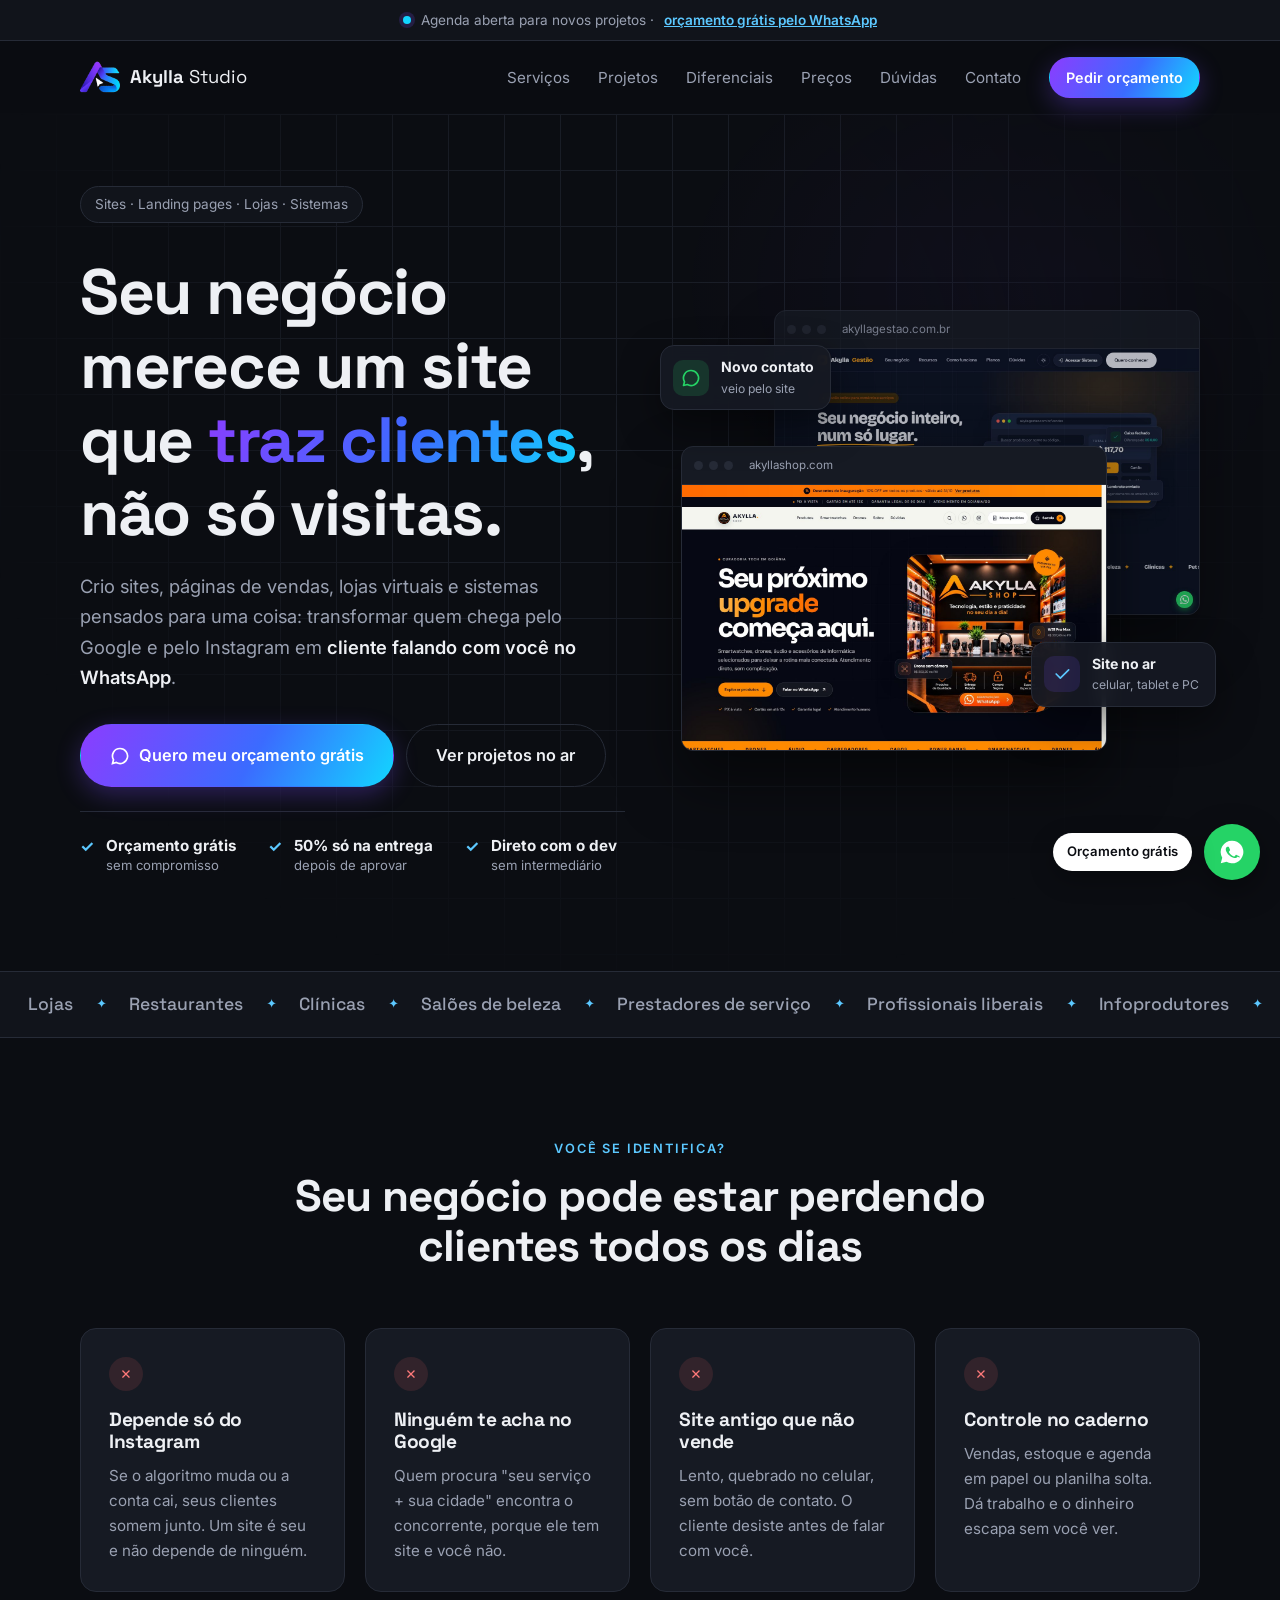
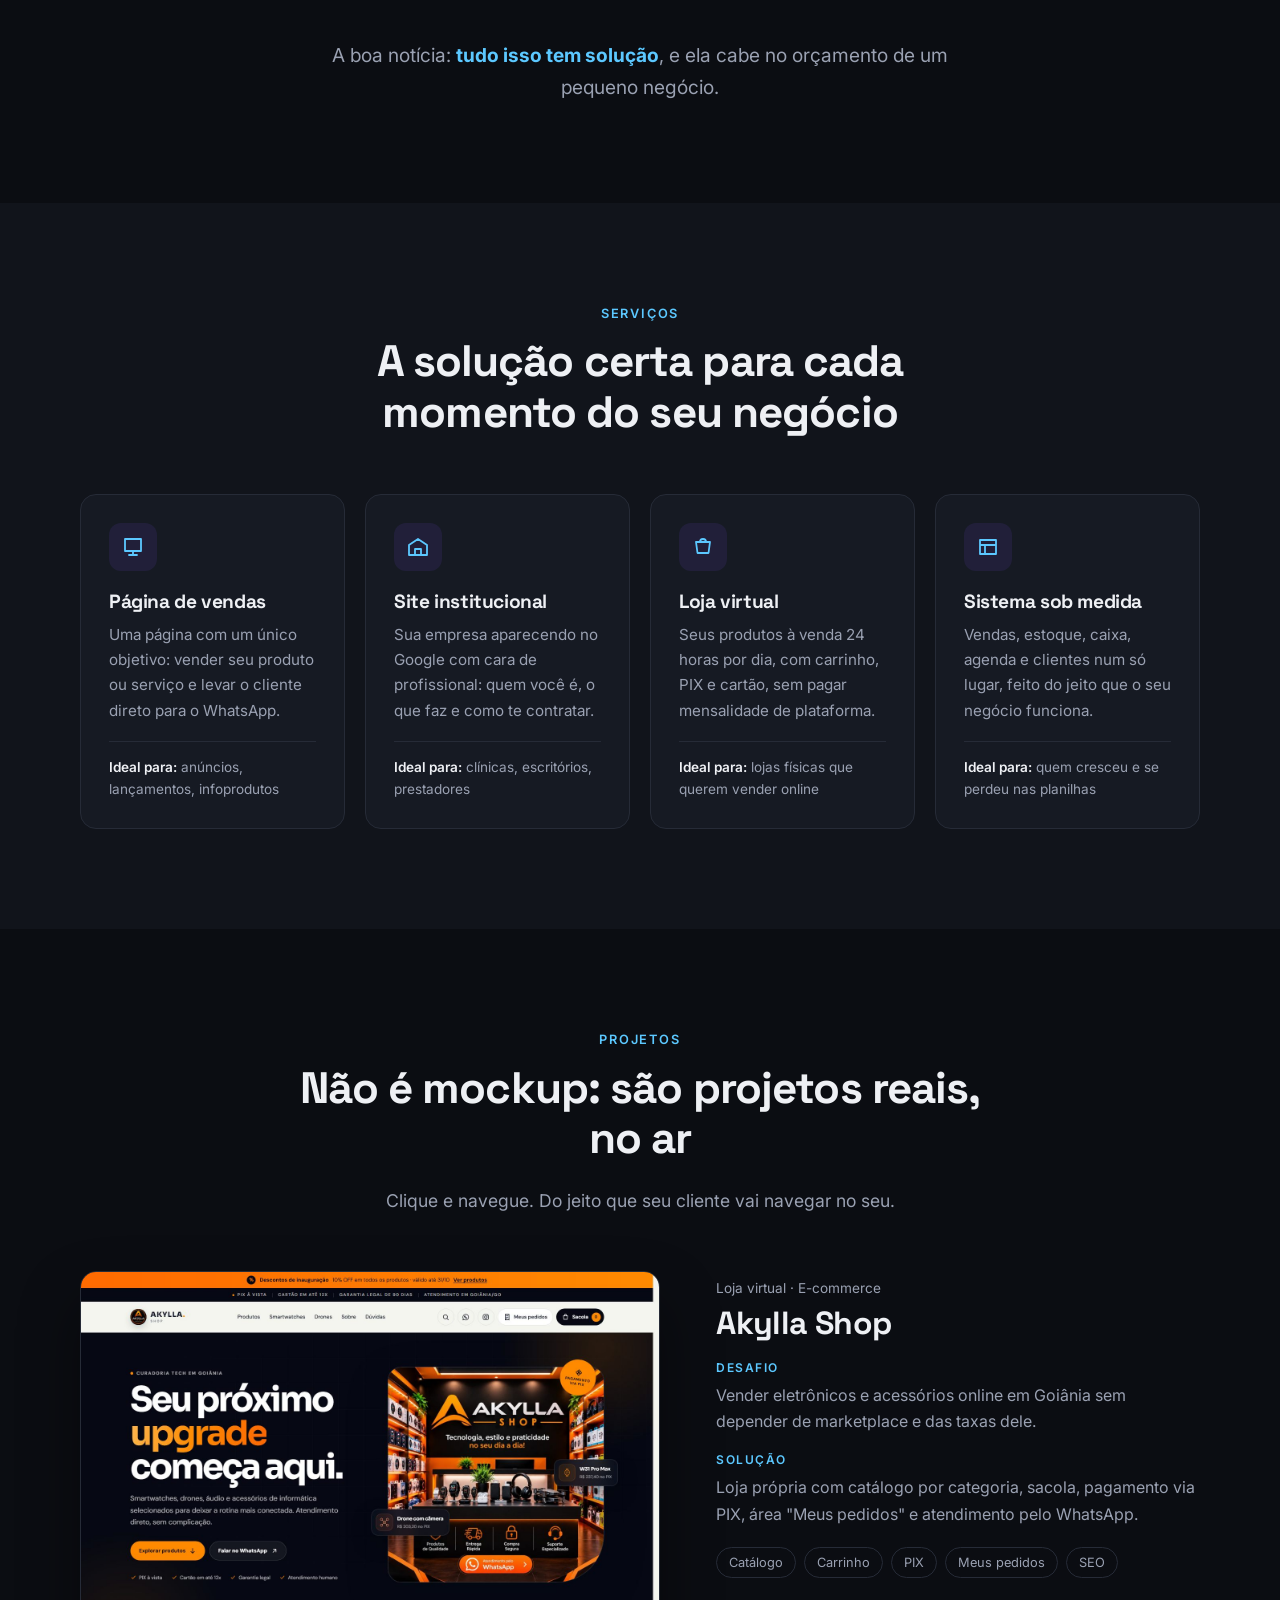
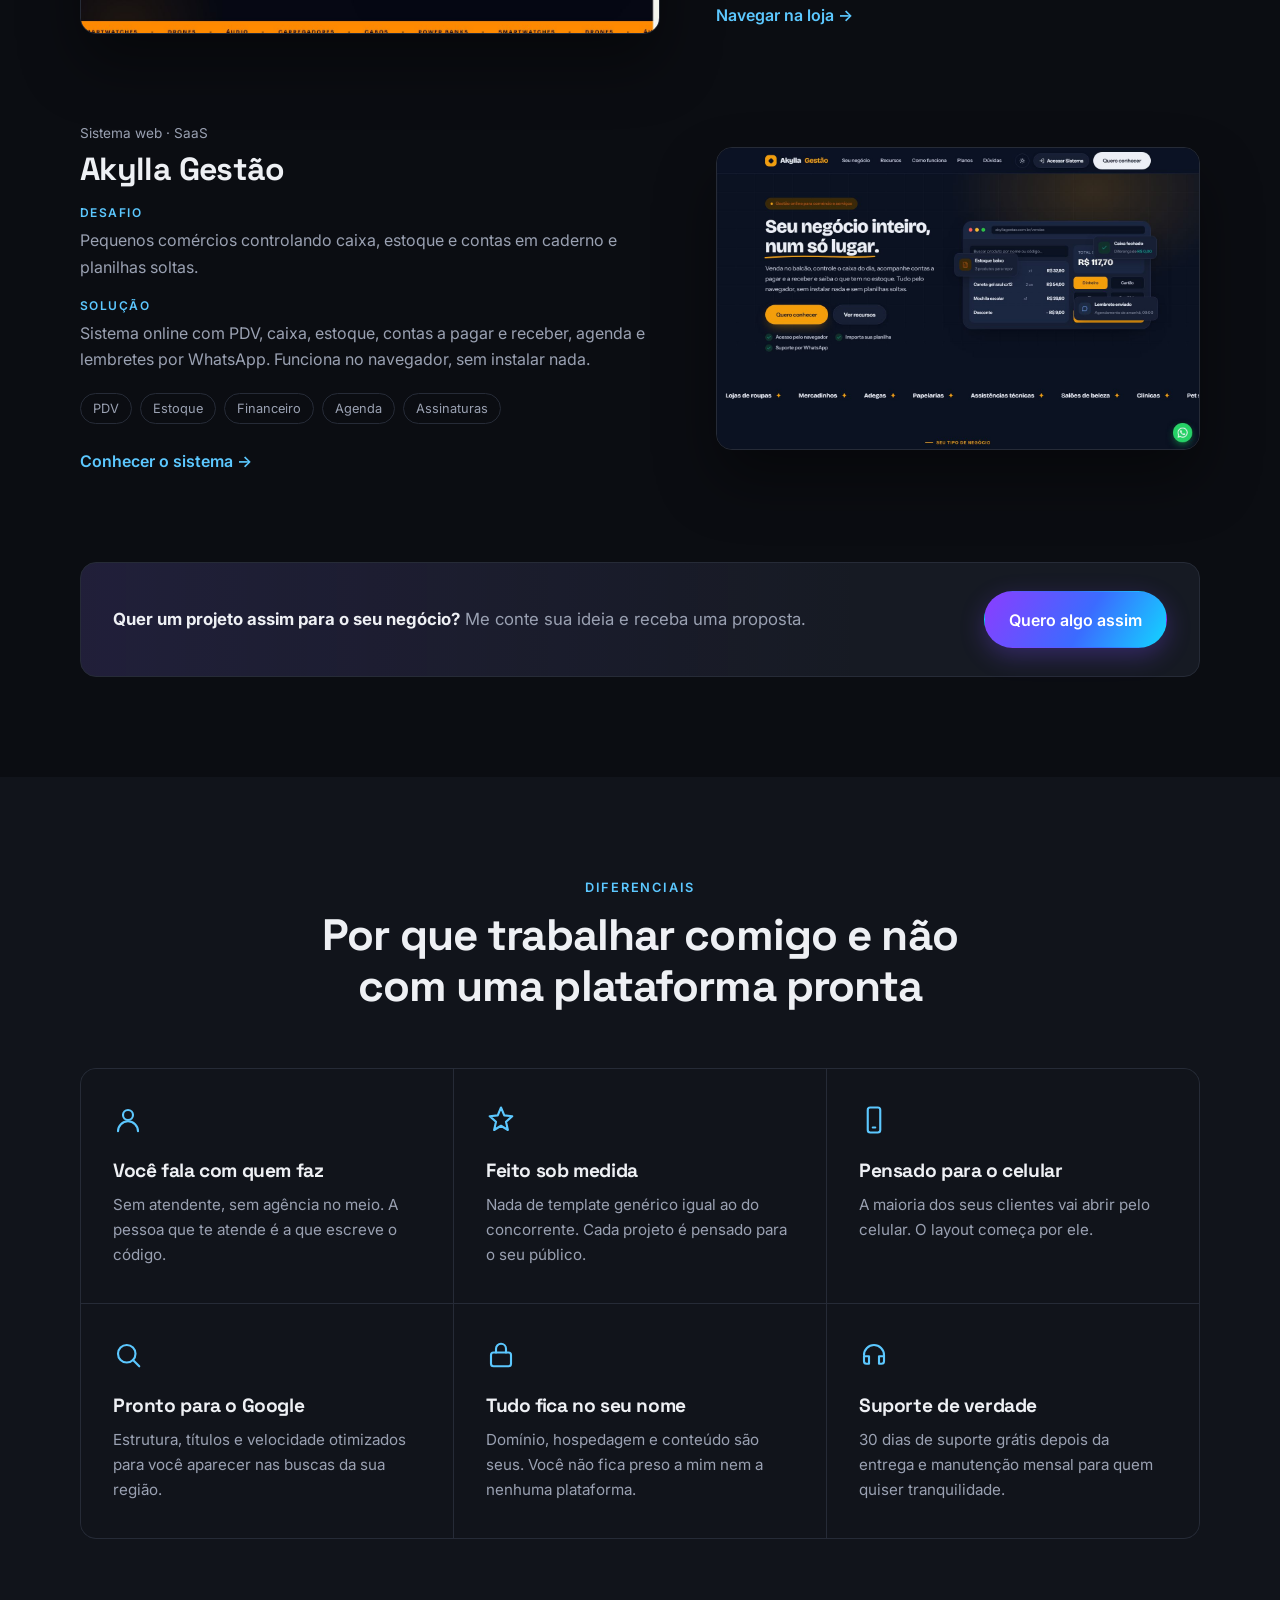
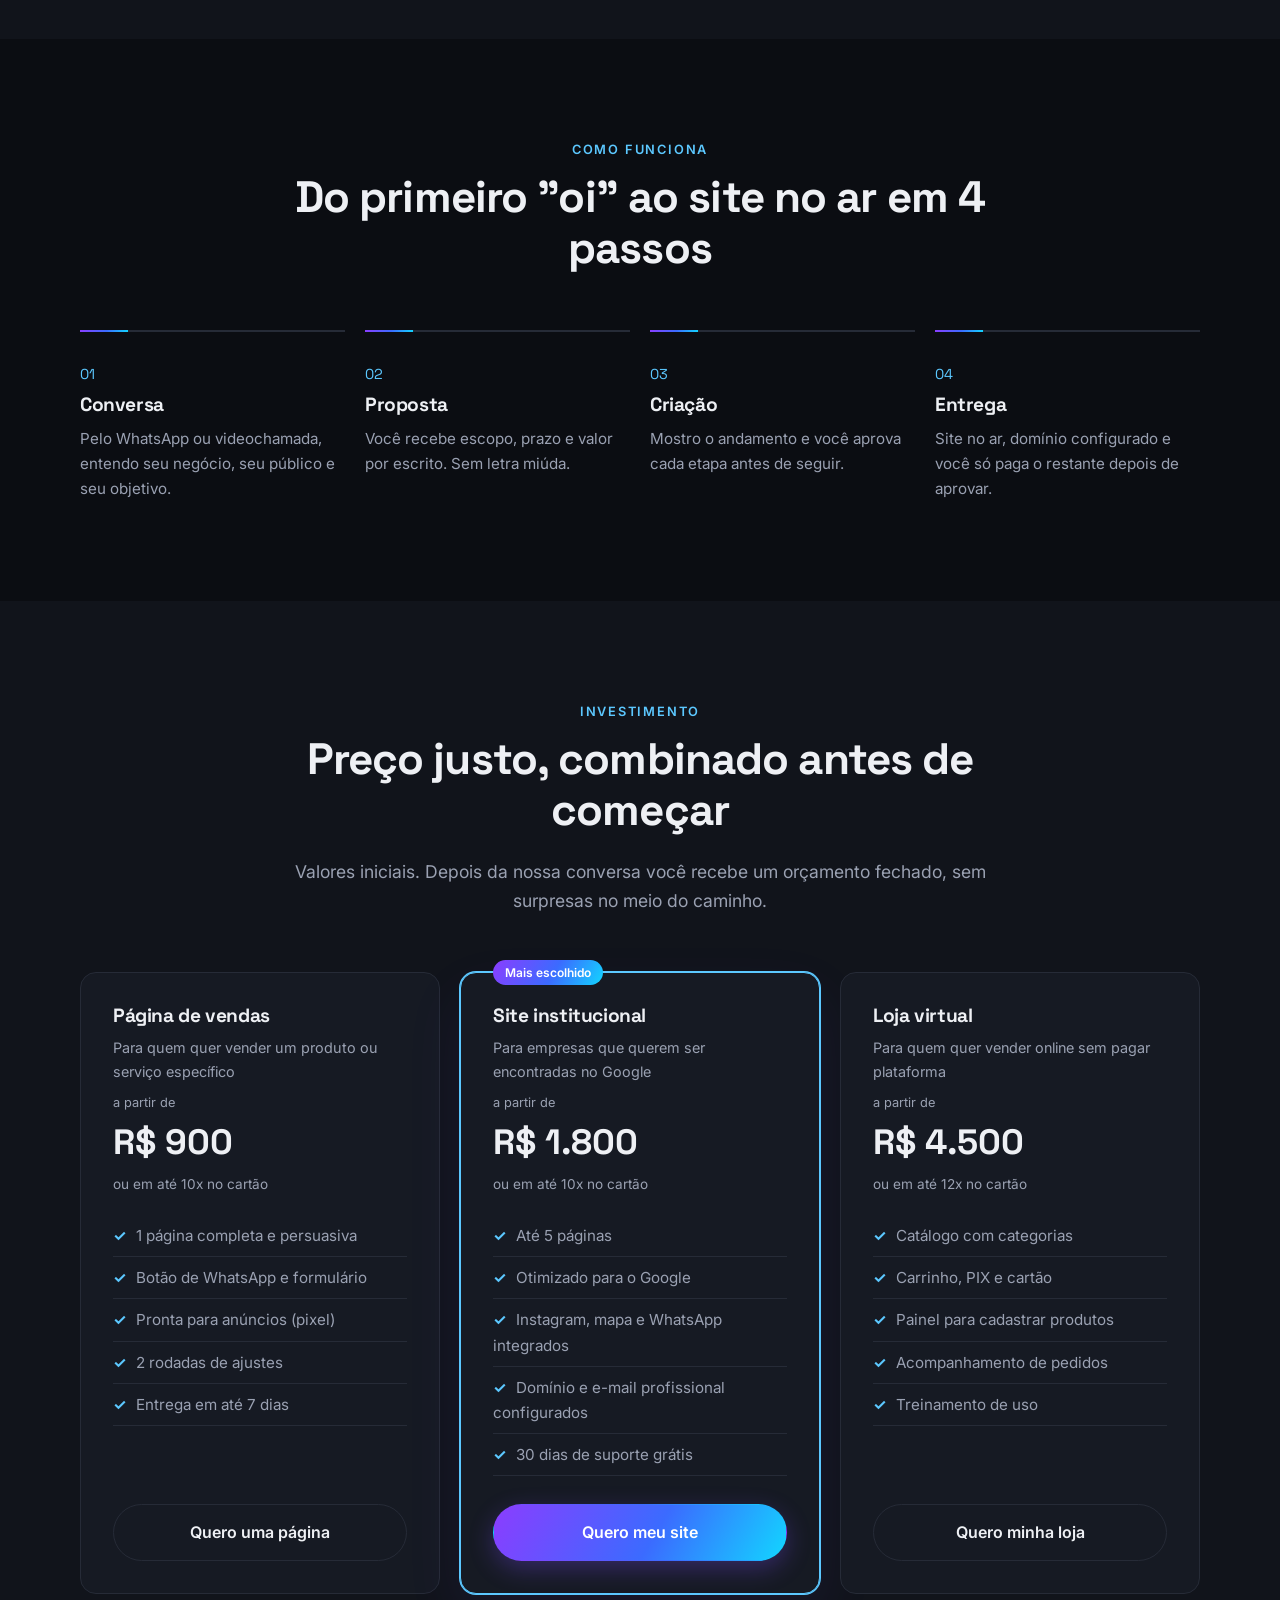
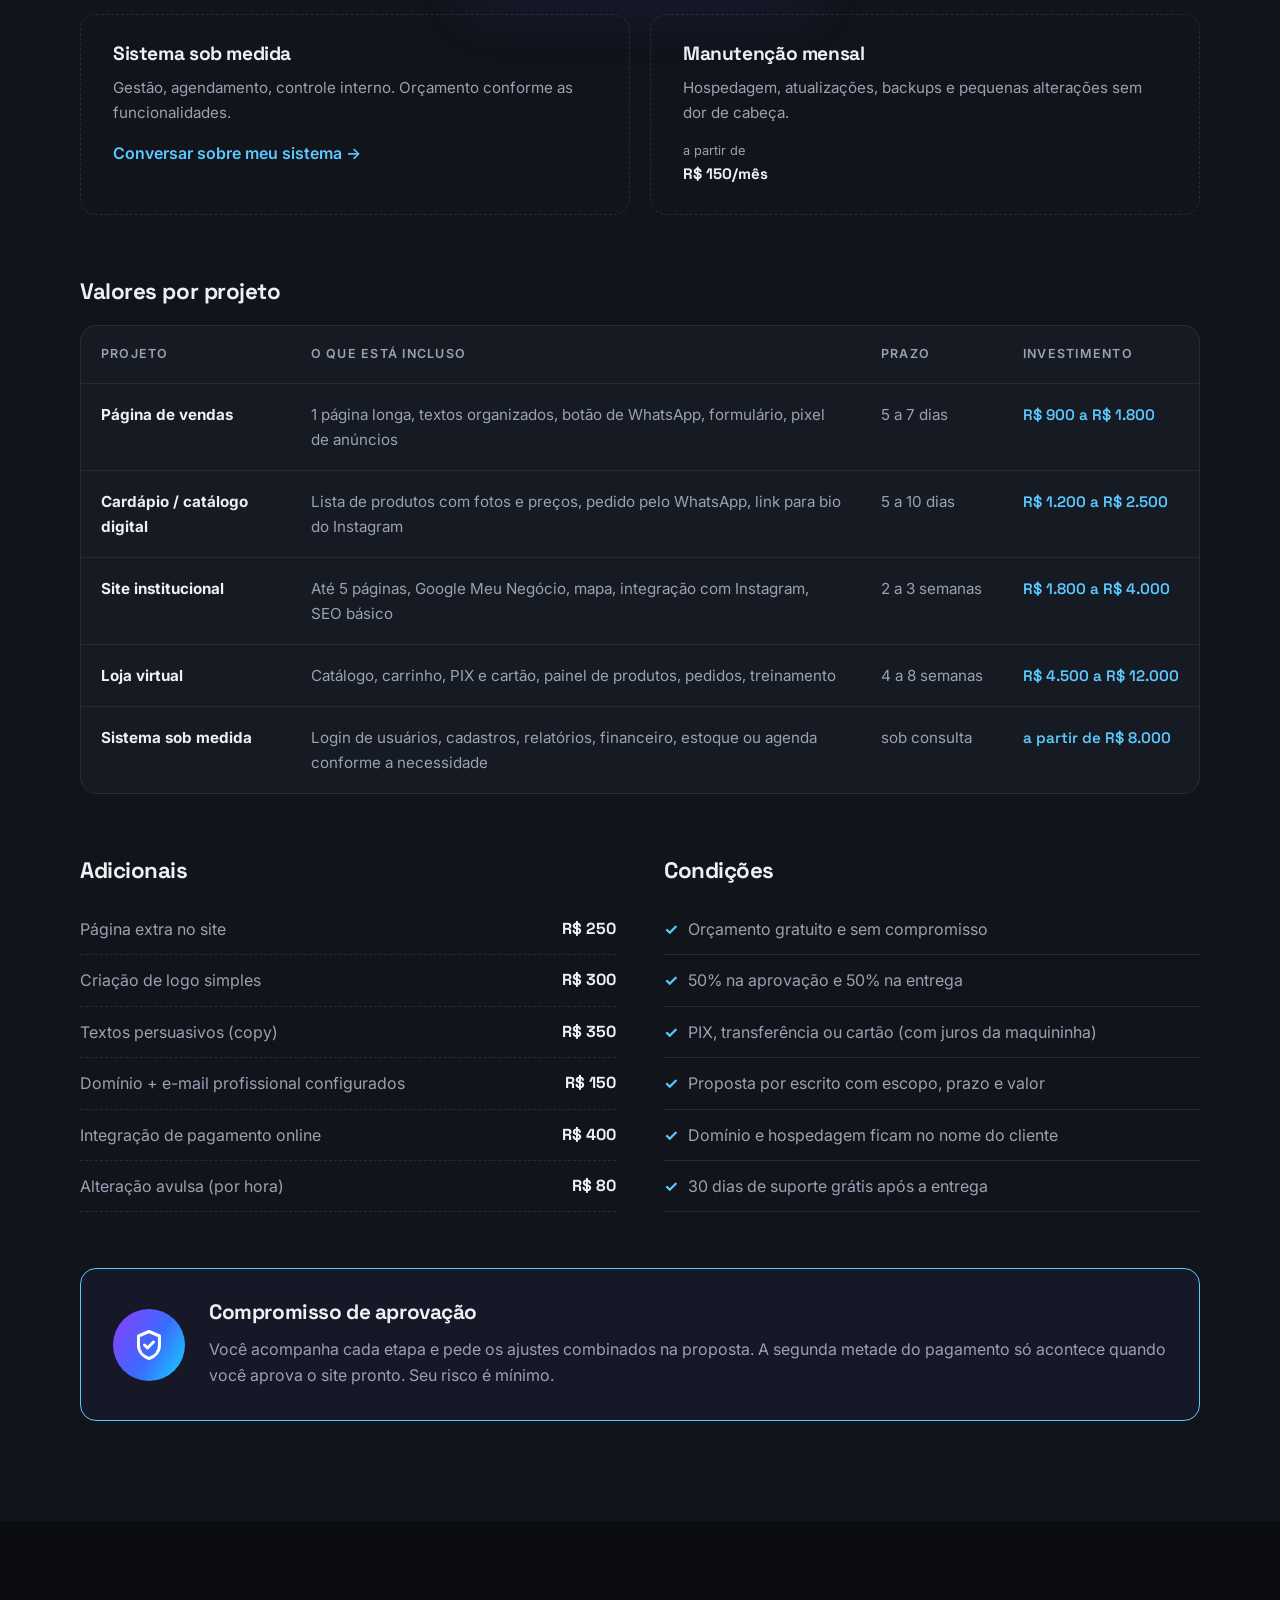
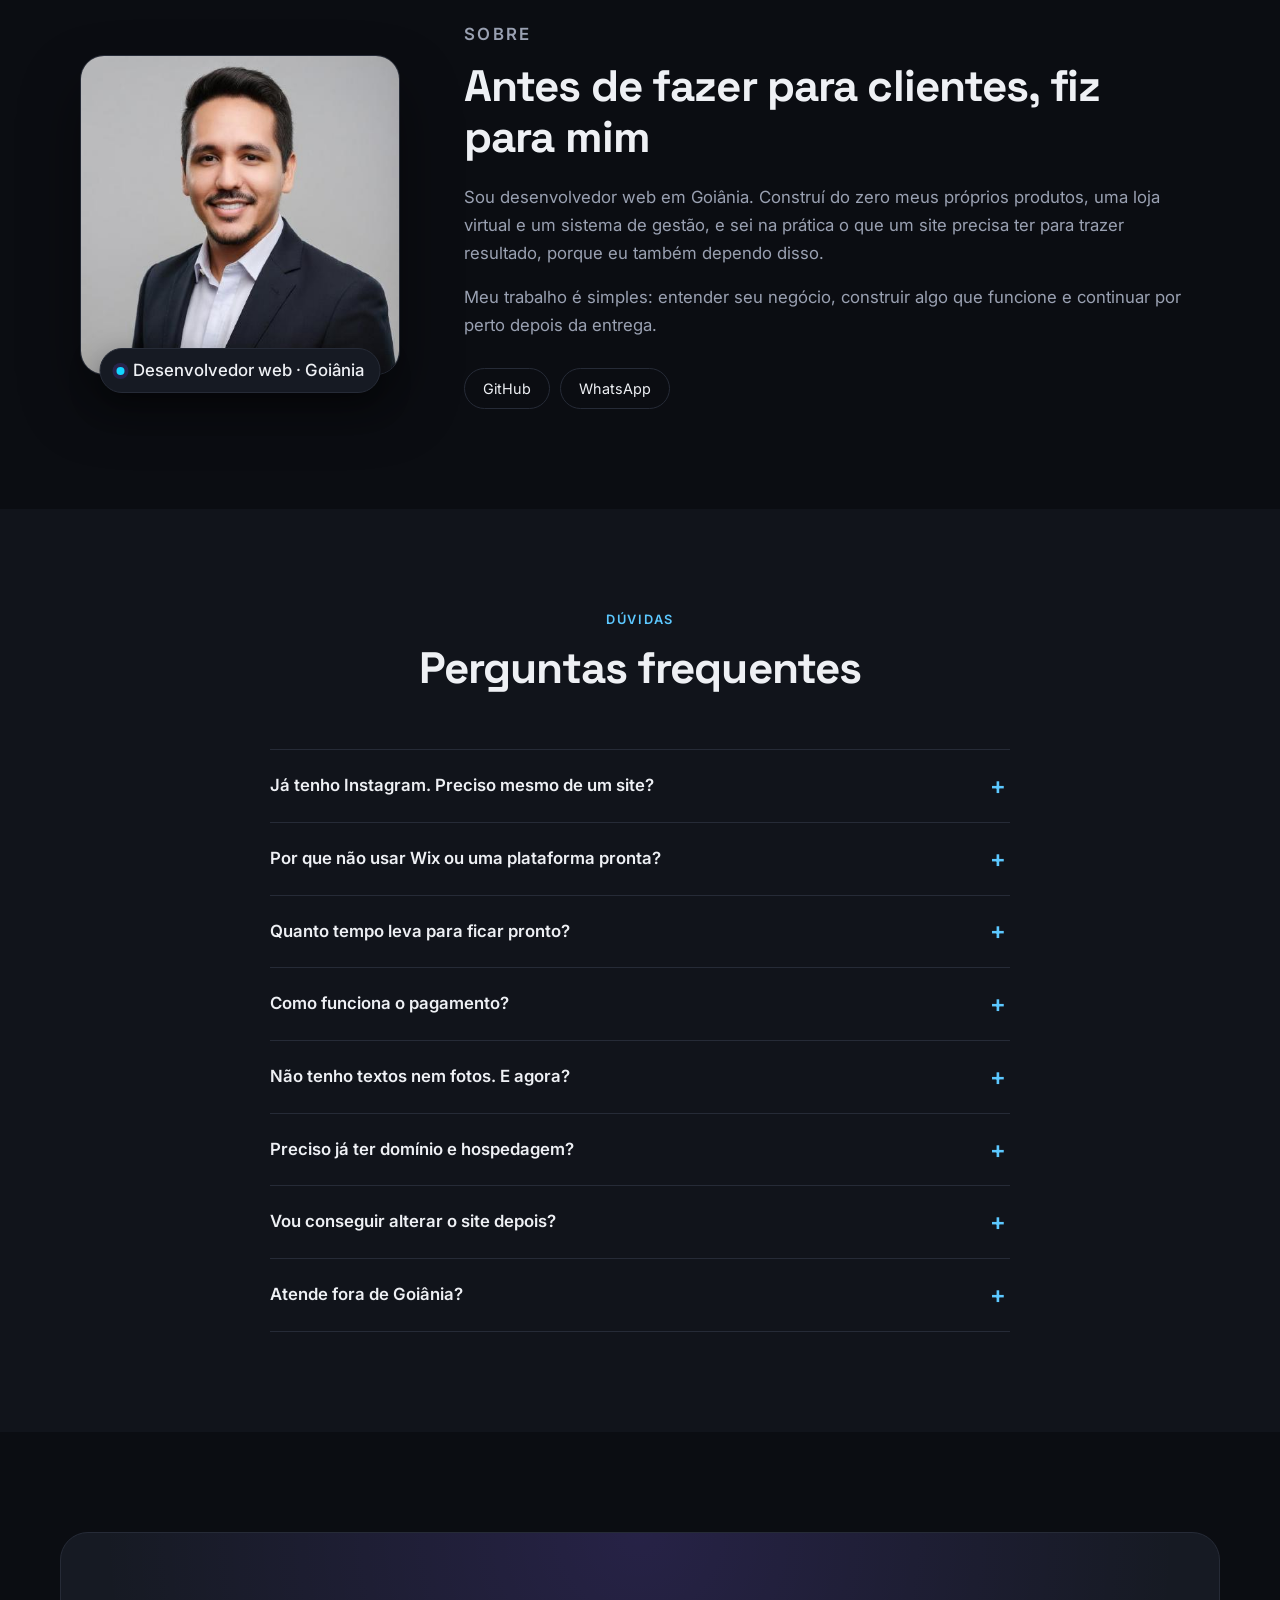
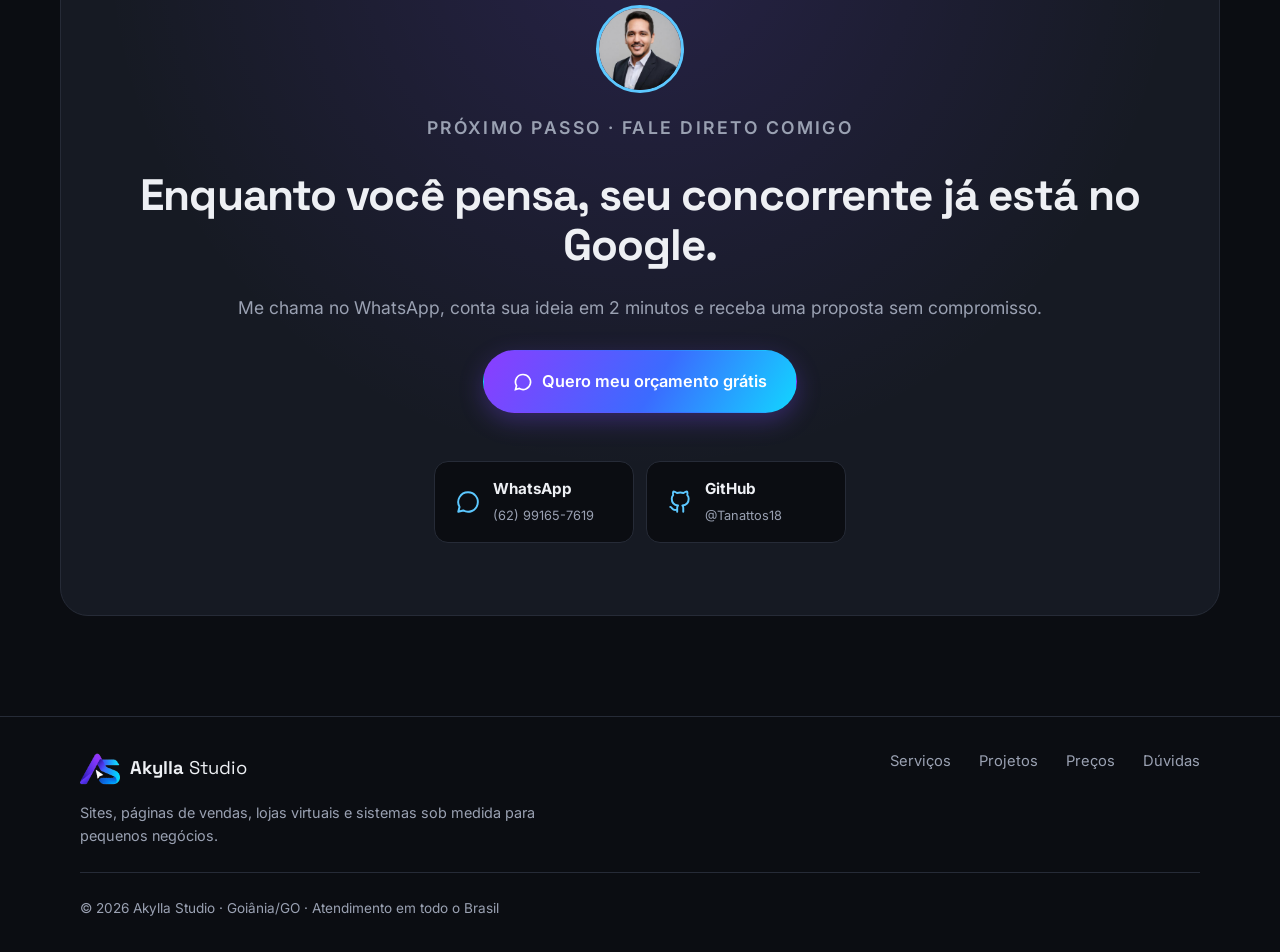
==== commit 71843681: "Aplica novo logo e paleta roxo/azul da marca - Símbolo do logo recortado com fundo transparente (cab" ====
--- a/index.html
+++ b/index.html
@@ -5,16 +5,18 @@
   <meta name="viewport" content="width=device-width, initial-scale=1">
   <title>Akylla Studio | Criação de sites, landing pages e lojas virtuais em Goiânia</title>
   <meta name="description" content="Sites, páginas de vendas, lojas virtuais e sistemas sob medida para pequenos negócios. Atendimento direto com o desenvolvedor, orçamento grátis e 50% só na entrega. Goiânia e todo o Brasil.">
-  <link rel="canonical" href="https://tanattos18.github.io/">
+  <link rel="canonical" href="https://akyllastudio.github.io/">
   <meta name="theme-color" content="#0b0d12">
   <meta property="og:type" content="website">
   <meta property="og:locale" content="pt_BR">
-  <meta property="og:url" content="https://tanattos18.github.io/">
+  <meta property="og:url" content="https://akyllastudio.github.io/">
   <meta property="og:title" content="Akylla Studio | Sites que trazem clientes">
   <meta property="og:description" content="Sites, páginas de vendas, lojas virtuais e sistemas sob medida. Orçamento grátis pelo WhatsApp.">
-  <meta property="og:image" content="https://tanattos18.github.io/assets/img/akyllashop.jpg">
+  <meta property="og:image" content="https://akyllastudio.github.io/assets/img/akyllashop.jpg">
   <meta name="twitter:card" content="summary_large_image">
-  <link rel="icon" href="assets/favicon.svg" type="image/svg+xml">
+  <link rel="icon" href="assets/favicon-32.png" sizes="32x32" type="image/png">
+  <link rel="icon" href="assets/favicon.png" sizes="192x192" type="image/png">
+  <link rel="apple-touch-icon" href="assets/favicon.png">
   <link rel="preconnect" href="https://fonts.googleapis.com">
   <link rel="preconnect" href="https://fonts.gstatic.com" crossorigin>
   <link href="https://fonts.googleapis.com/css2?family=Inter:wght@400;500;600&family=Space+Grotesk:wght@500;600;700&display=swap" rel="stylesheet">
@@ -27,13 +29,13 @@
     "@type": "ProfessionalService",
     "name": "Akylla Studio",
     "description": "Criação de sites, landing pages, lojas virtuais e sistemas sob medida.",
-    "url": "https://tanattos18.github.io/",
+    "url": "https://akyllastudio.github.io/",
     "telephone": "+55 62 99165-7619",
-    "image": "https://tanattos18.github.io/assets/img/akyllashop.jpg",
+    "image": "https://akyllastudio.github.io/assets/img/akyllashop.jpg",
     "areaServed": "BR",
     "address": { "@type": "PostalAddress", "addressLocality": "Goiânia", "addressRegion": "GO", "addressCountry": "BR" },
     "priceRange": "R$ 900 - R$ 12.000",
-    "sameAs": ["https://github.com/Tanattos18"]
+    "sameAs": ["https://github.com/akyllastudio", "https://github.com/Tanattos18"]
   }
   </script>
 </head>
@@ -49,8 +51,8 @@
   <header class="topo">
     <div class="container topo__linha">
       <a href="#inicio" class="marca" aria-label="Akylla Studio, início">
-        <img src="assets/logo.svg" alt="" width="36" height="36">
-        <span>Akylla <b>Studio</b></span>
+        <img src="assets/logo-marca.png" alt="" width="40" height="40">
+        <span><b>Akylla</b> Studio</span>
       </a>
       <button class="menu-btn" aria-label="Abrir menu" aria-expanded="false" aria-controls="menu">
         <span></span><span></span>
@@ -570,8 +572,8 @@
     <div class="container rodape__grade">
       <div>
         <a href="#inicio" class="marca">
-          <img src="assets/logo.svg" alt="" width="28" height="28">
-          <span>Akylla <b>Studio</b></span>
+          <img src="assets/logo-marca.png" alt="" width="40" height="40">
+          <span><b>Akylla</b> Studio</span>
         </a>
         <p>Sites, páginas de vendas, lojas virtuais e sistemas sob medida para pequenos negócios.</p>
       </div>
--- a/css/style.css
+++ b/css/style.css
@@ -8,9 +8,14 @@
   --borda: #262b37;
   --texto: #eef0f4;
   --texto-suave: #9aa1b2;
-  --destaque: #c6f432;        /* verde-limão da marca */
-  --destaque-escuro: #a9d61c;
-  --sobre-destaque: #0b0d12;  /* texto em cima do destaque */
+  /* paleta do logo: roxo → azul → ciano */
+  --roxo: #8b3dff;
+  --azul: #3b6bff;
+  --ciano: #12d6ff;
+  --gradiente: linear-gradient(120deg, var(--roxo), var(--azul) 55%, var(--ciano));
+  --destaque: #5cc8ff;        /* textos e ícones de destaque */
+  --brilho: 124, 77, 255;     /* roxo em RGB, para brilhos e fundos translúcidos */
+  --sobre-destaque: #ffffff;  /* texto em cima do gradiente */
 
   --fonte-titulo: "Space Grotesk", system-ui, sans-serif;
   --fonte-texto: "Inter", system-ui, sans-serif;
@@ -47,16 +52,17 @@
   display: inline-flex; align-items: center; justify-content: center; gap: .5em;
   padding: .9em 1.5em;
   border-radius: 999px;
-  background: var(--destaque);
+  background: var(--gradiente);
   color: var(--sobre-destaque);
   font-weight: 600;
   text-decoration: none;
-  border: 1px solid var(--destaque);
-  transition: transform .15s, background .15s;
-}
-.btn:hover { background: var(--destaque-escuro); transform: translateY(-2px); }
-.btn--fantasma { background: transparent; color: var(--texto); border-color: var(--borda); }
-.btn--fantasma:hover { background: var(--superficie); border-color: var(--texto-suave); }
+  border: 1px solid transparent;
+  box-shadow: 0 8px 24px rgba(var(--brilho), .3);
+  transition: transform .15s, box-shadow .15s, filter .15s;
+}
+.btn:hover { filter: brightness(1.1); box-shadow: 0 12px 32px rgba(var(--brilho), .45); transform: translateY(-2px); }
+.btn--fantasma { background: transparent; color: var(--texto); border-color: var(--borda); box-shadow: none; }
+.btn--fantasma:hover { background: var(--superficie); border-color: var(--texto-suave); box-shadow: none; filter: none; }
 .btn--pequeno { padding: .55em 1.1em; font-size: .9rem; }
 
 .link-seta { color: var(--destaque); font-weight: 600; text-decoration: none; }
@@ -78,7 +84,9 @@
 .topo.rolado { border-bottom-color: var(--borda); }
 .topo__linha { display: flex; align-items: center; justify-content: space-between; height: 72px; }
 .marca { display: flex; align-items: center; gap: 10px; text-decoration: none; font-family: var(--fonte-titulo); font-size: 1.15rem; font-weight: 600; }
-.marca b { color: var(--destaque); font-weight: 600; }
+.marca img { width: 40px; height: auto; }
+.marca span { font-weight: 400; }
+.marca b { font-weight: 700; }
 .menu { display: flex; align-items: center; gap: 28px; }
 .menu a:not(.btn) { text-decoration: none; color: var(--texto-suave); font-size: .95rem; transition: color .15s; }
 .menu a:not(.btn):hover { color: var(--texto); }
@@ -89,7 +97,7 @@
 .hero::before {
   content: ""; position: absolute; inset: 0; z-index: -1;
   background:
-    radial-gradient(600px 400px at 85% 20%, rgba(198, 244, 50, .10), transparent 70%),
+    radial-gradient(600px 400px at 85% 20%, rgba(var(--brilho), .10), transparent 70%),
     linear-gradient(var(--borda) 1px, transparent 1px) 0 0 / 56px 56px,
     linear-gradient(90deg, var(--borda) 1px, transparent 1px) 0 0 / 56px 56px;
   mask-image: radial-gradient(ellipse at 50% 30%, #000 30%, transparent 75%);
@@ -101,10 +109,10 @@
   padding: 6px 14px; border: 1px solid var(--borda); border-radius: 999px;
   font-size: .85rem; color: var(--texto-suave); background: var(--fundo-alt);
 }
-.ponto { width: 8px; height: 8px; border-radius: 50%; background: var(--destaque); box-shadow: 0 0 0 4px rgba(198,244,50,.18); animation: pulsar 2s infinite; }
-@keyframes pulsar { 50% { box-shadow: 0 0 0 7px rgba(198,244,50,0); } }
+.ponto { width: 8px; height: 8px; border-radius: 50%; background: var(--ciano); box-shadow: 0 0 0 4px rgba(var(--brilho), .18); animation: pulsar 2s infinite; }
+@keyframes pulsar { 50% { box-shadow: 0 0 0 7px rgba(var(--brilho), 0); } }
 .hero h1 { font-size: clamp(2.4rem, 5.6vw, 4rem); margin: 20px 0; }
-.hero h1 em { font-style: normal; color: var(--destaque); }
+.hero h1 em { font-style: normal; background: var(--gradiente); -webkit-background-clip: text; background-clip: text; color: transparent; }
 .hero__texto { font-size: 1.15rem; color: var(--texto-suave); max-width: 34em; }
 .hero__acoes { display: flex; flex-wrap: wrap; gap: 12px; margin: 32px 0 24px; }
 
@@ -132,7 +140,7 @@
 .cartao { background: var(--superficie); border: 1px solid var(--borda); border-radius: var(--raio); padding: 28px; transition: border-color .2s, transform .2s; }
 .cartao:hover { border-color: var(--destaque); transform: translateY(-4px); }
 .cartao p { color: var(--texto-suave); font-size: .95rem; margin: 0; }
-.cartao__icone { width: 48px; height: 48px; border-radius: 12px; background: rgba(198,244,50,.1); display: grid; place-items: center; margin-bottom: 20px; }
+.cartao__icone { width: 48px; height: 48px; border-radius: 12px; background: rgba(var(--brilho), .1); display: grid; place-items: center; margin-bottom: 20px; }
 .cartao__icone svg { width: 24px; height: 24px; fill: none; stroke: var(--destaque); stroke-width: 1.8; stroke-linecap: round; stroke-linejoin: round; }
 
 /* Projetos */
@@ -151,7 +159,7 @@
 /* Processo */
 .passos { list-style: none; padding: 0; margin: 0; display: grid; grid-template-columns: repeat(4, 1fr); gap: 20px; counter-reset: passo; }
 .passos li { padding: 28px 0 0; border-top: 2px solid var(--borda); position: relative; }
-.passos li::before { content: ""; position: absolute; top: -2px; left: 0; width: 48px; height: 2px; background: var(--destaque); }
+.passos li::before { content: ""; position: absolute; top: -2px; left: 0; width: 48px; height: 2px; background: var(--gradiente); }
 .passos span { font-family: var(--fonte-titulo); color: var(--destaque); font-size: .9rem; }
 .passos h3 { margin-top: 8px; }
 .passos p { color: var(--texto-suave); font-size: .95rem; margin: 0; }
@@ -159,8 +167,8 @@
 /* Preços */
 .planos { display: grid; grid-template-columns: repeat(3, 1fr); gap: 20px; align-items: stretch; }
 .plano { position: relative; display: flex; flex-direction: column; background: var(--superficie); border: 1px solid var(--borda); border-radius: var(--raio); padding: 32px; }
-.plano--destaque { border-color: var(--destaque); box-shadow: 0 0 0 1px var(--destaque), 0 24px 60px rgba(198,244,50,.08); }
-.plano__selo { position: absolute; top: -13px; left: 32px; background: var(--destaque); color: var(--sobre-destaque); font-size: .75rem; font-weight: 600; padding: 3px 12px; border-radius: 999px; margin: 0; }
+.plano--destaque { border-color: var(--destaque); box-shadow: 0 0 0 1px var(--destaque), 0 24px 60px rgba(var(--brilho), .08); }
+.plano__selo { position: absolute; top: -13px; left: 32px; background: var(--gradiente); color: var(--sobre-destaque); font-size: .75rem; font-weight: 600; padding: 3px 12px; border-radius: 999px; margin: 0; }
 .plano__preco { font-family: var(--fonte-titulo); font-size: 2.2rem; font-weight: 700; margin: 8px 0 20px; }
 .plano__preco small, .extras__preco small { display: block; font-family: var(--fonte-texto); font-size: .8rem; font-weight: 400; color: var(--texto-suave); }
 .plano ul { list-style: none; padding: 0; margin: 0 0 28px; flex: 1; }
@@ -197,7 +205,7 @@
 }
 .chip b { display: block; font-size: .88rem; }
 .chip small { color: var(--texto-suave); font-size: .76rem; }
-.chip__icone { width: 36px; height: 36px; border-radius: 10px; display: grid; place-items: center; background: rgba(198,244,50,.14); }
+.chip__icone { width: 36px; height: 36px; border-radius: 10px; display: grid; place-items: center; background: rgba(var(--brilho), .14); }
 .chip__icone--verde { background: rgba(37,211,102,.16); }
 .chip__icone svg { width: 20px; height: 20px; fill: none; stroke: var(--destaque); stroke-width: 2; stroke-linecap: round; stroke-linejoin: round; }
 .chip__icone--verde svg { stroke: #25d366; }
@@ -237,7 +245,7 @@
 .cta-meio {
   display: flex; align-items: center; justify-content: space-between; gap: 24px; flex-wrap: wrap;
   margin-top: 88px; padding: 28px 32px; border-radius: var(--raio);
-  background: linear-gradient(90deg, rgba(198,244,50,.1), transparent 70%), var(--superficie); border: 1px solid var(--borda);
+  background: linear-gradient(90deg, rgba(var(--brilho), .1), transparent 70%), var(--superficie); border: 1px solid var(--borda);
 }
 .cta-meio p { margin: 0; color: var(--texto-suave); font-size: 1.05rem; }
 .cta-meio strong { color: var(--texto); }
@@ -257,9 +265,9 @@
 /* ---------- Garantia ---------- */
 .garantia {
   display: flex; gap: 24px; align-items: center; margin-top: 56px; padding: 32px;
-  border-radius: var(--raio); border: 1px solid var(--destaque); background: rgba(198,244,50,.05);
-}
-.garantia__selo { flex: none; width: 72px; height: 72px; border-radius: 50%; display: grid; place-items: center; background: var(--destaque); }
+  border-radius: var(--raio); border: 1px solid var(--destaque); background: rgba(var(--brilho), .05);
+}
+.garantia__selo { flex: none; width: 72px; height: 72px; border-radius: 50%; display: grid; place-items: center; background: var(--gradiente); }
 .garantia__selo svg { width: 36px; height: 36px; fill: none; stroke: var(--sobre-destaque); stroke-width: 2; stroke-linecap: round; stroke-linejoin: round; }
 .garantia h3 { font-size: 1.3rem; }
 .garantia p { color: var(--texto-suave); margin: 0; }
@@ -341,7 +349,7 @@
 .chamada { padding: 100px 0; }
 .chamada__caixa {
   text-align: center; padding-block: 72px; border-radius: 28px;
-  background: radial-gradient(circle at 50% 0%, rgba(198,244,50,.16), transparent 60%), var(--superficie);
+  background: radial-gradient(circle at 50% 0%, rgba(var(--brilho), .16), transparent 60%), var(--superficie);
   border: 1px solid var(--borda);
 }
 .chamada__caixa p { color: var(--texto-suave); font-size: 1.1rem; margin-bottom: 28px; }
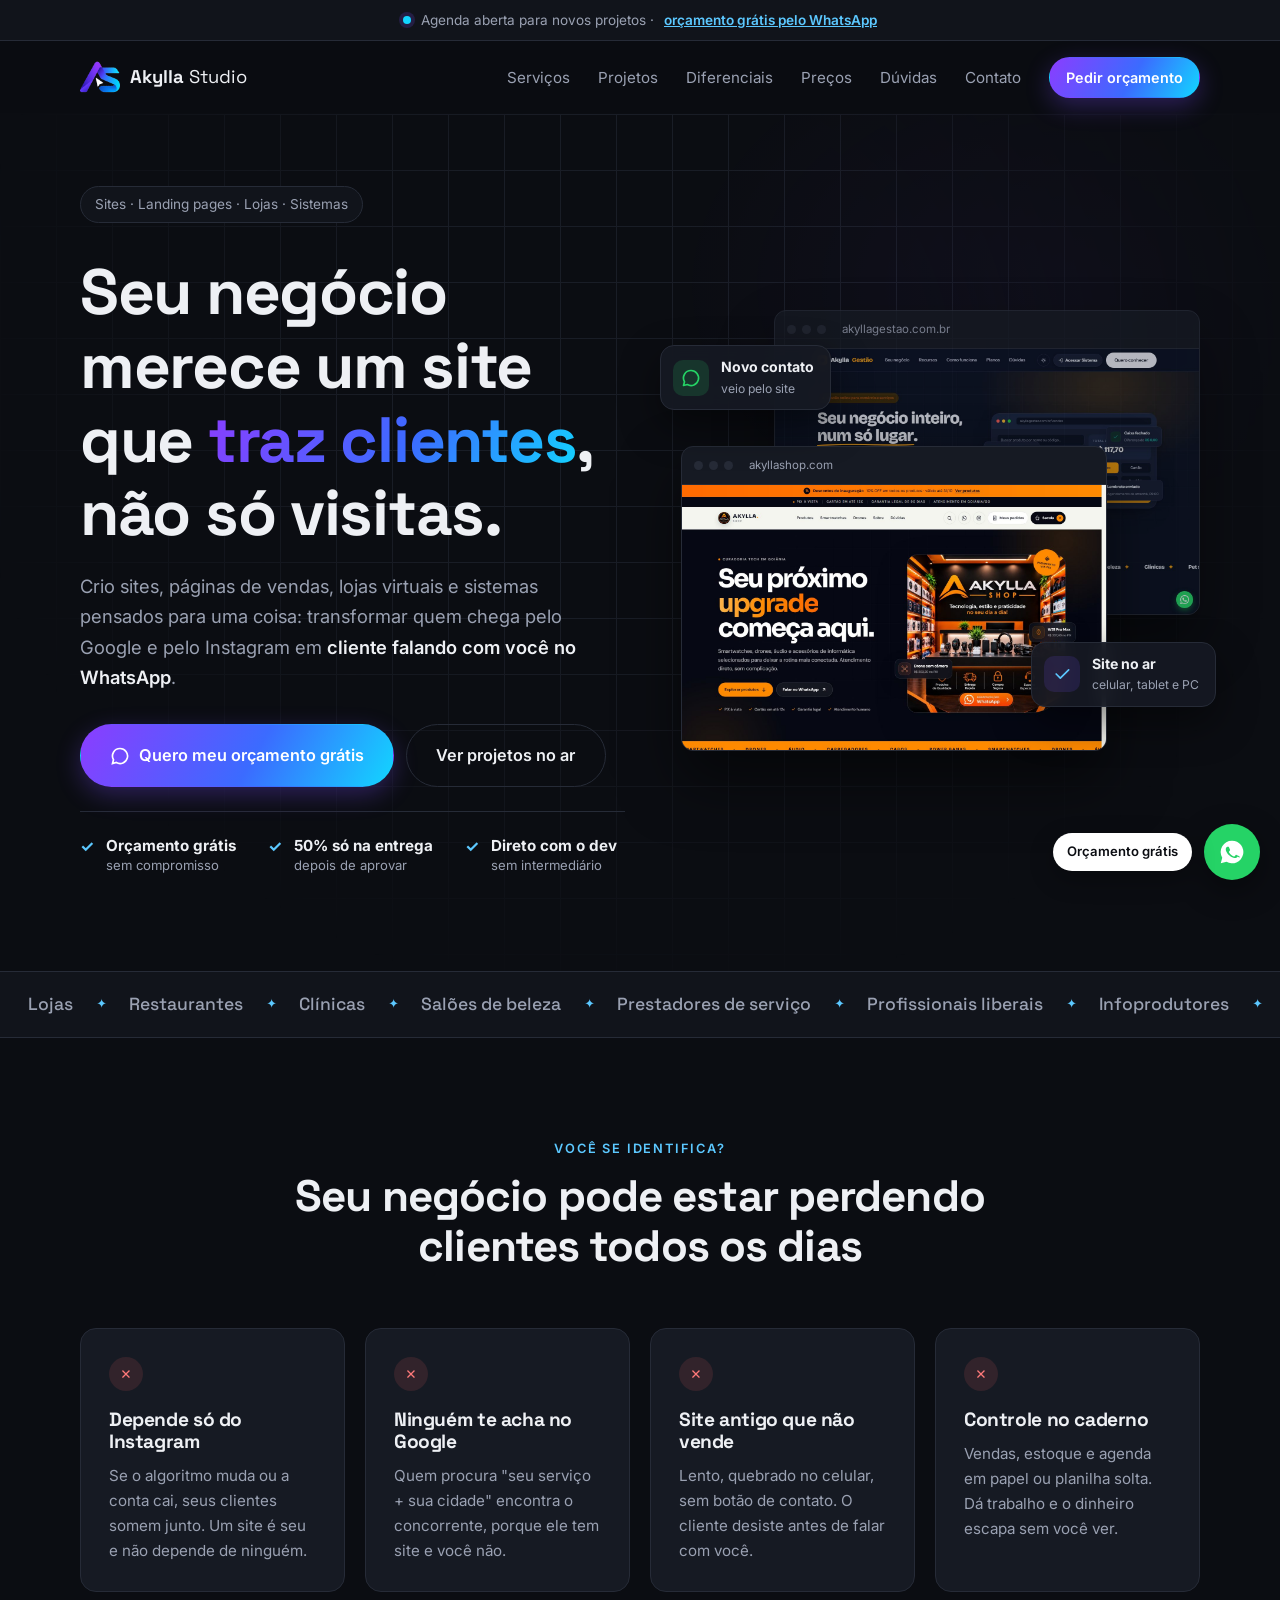
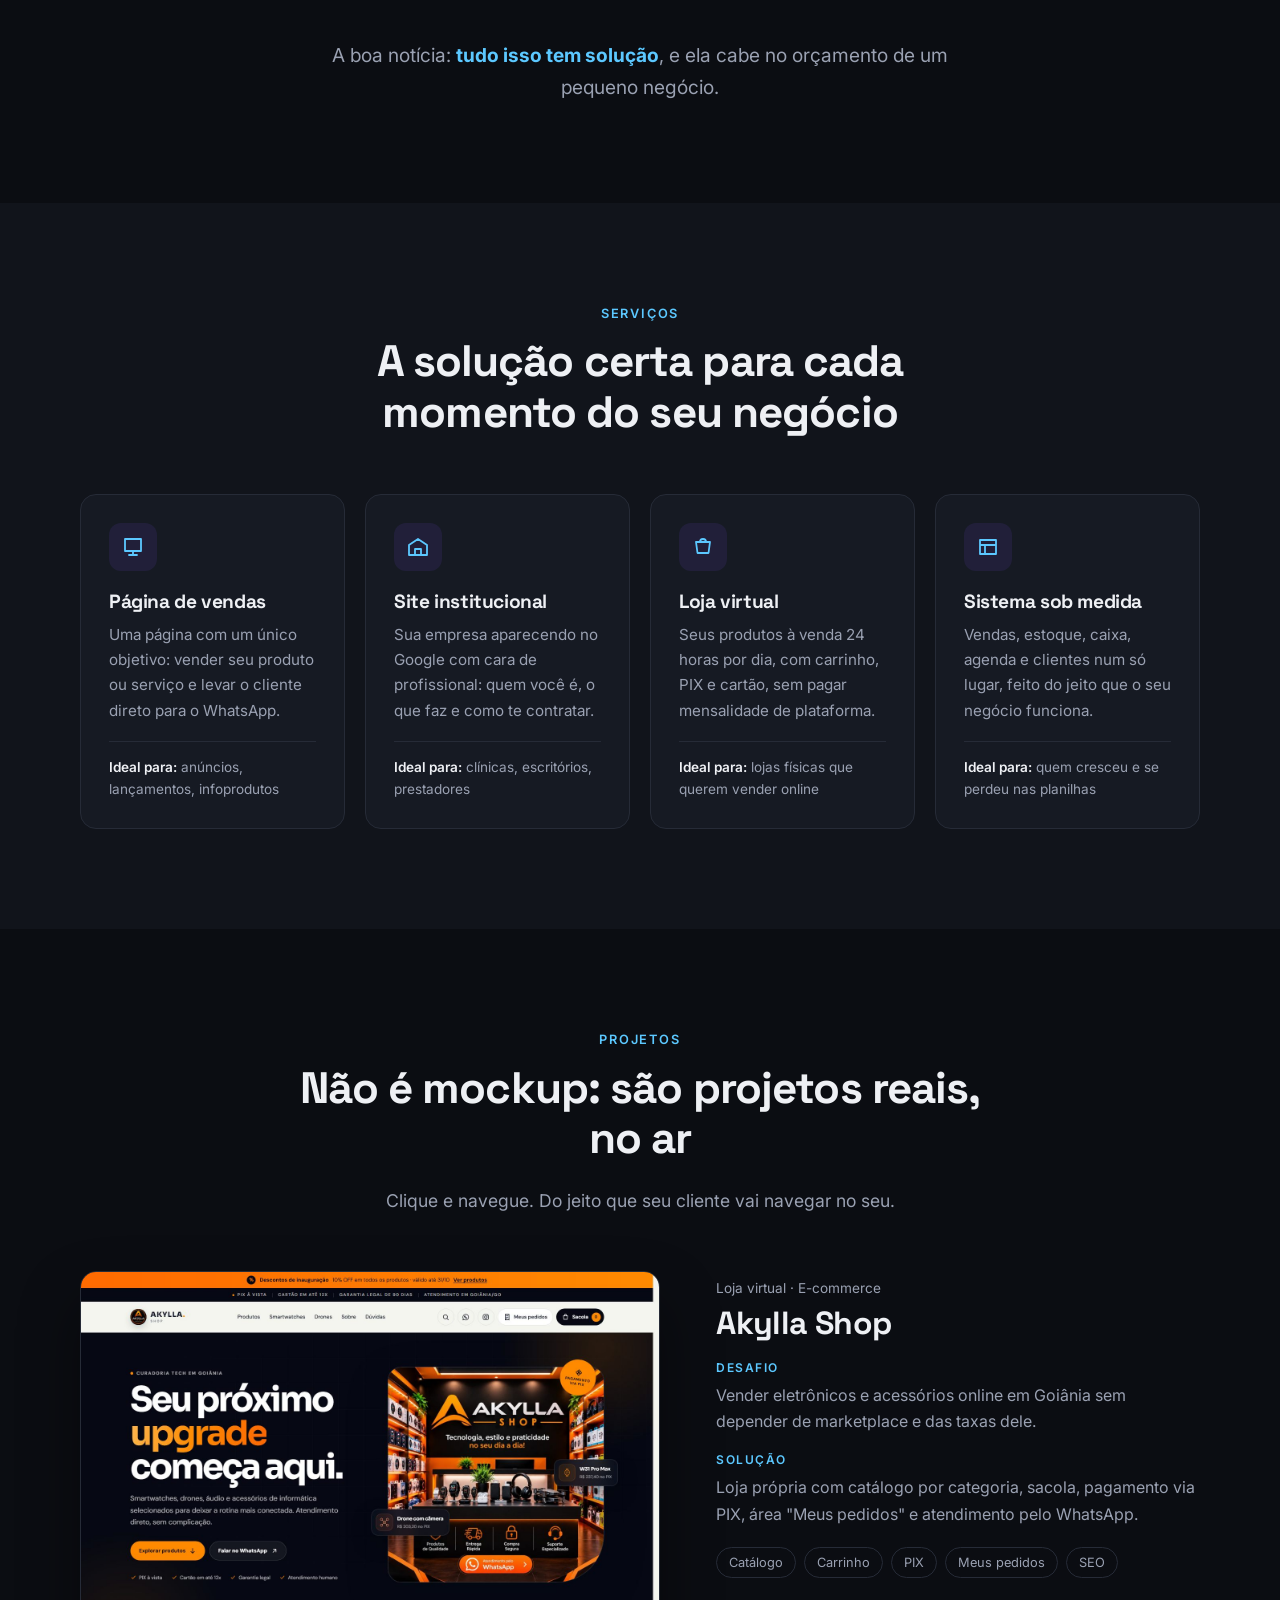
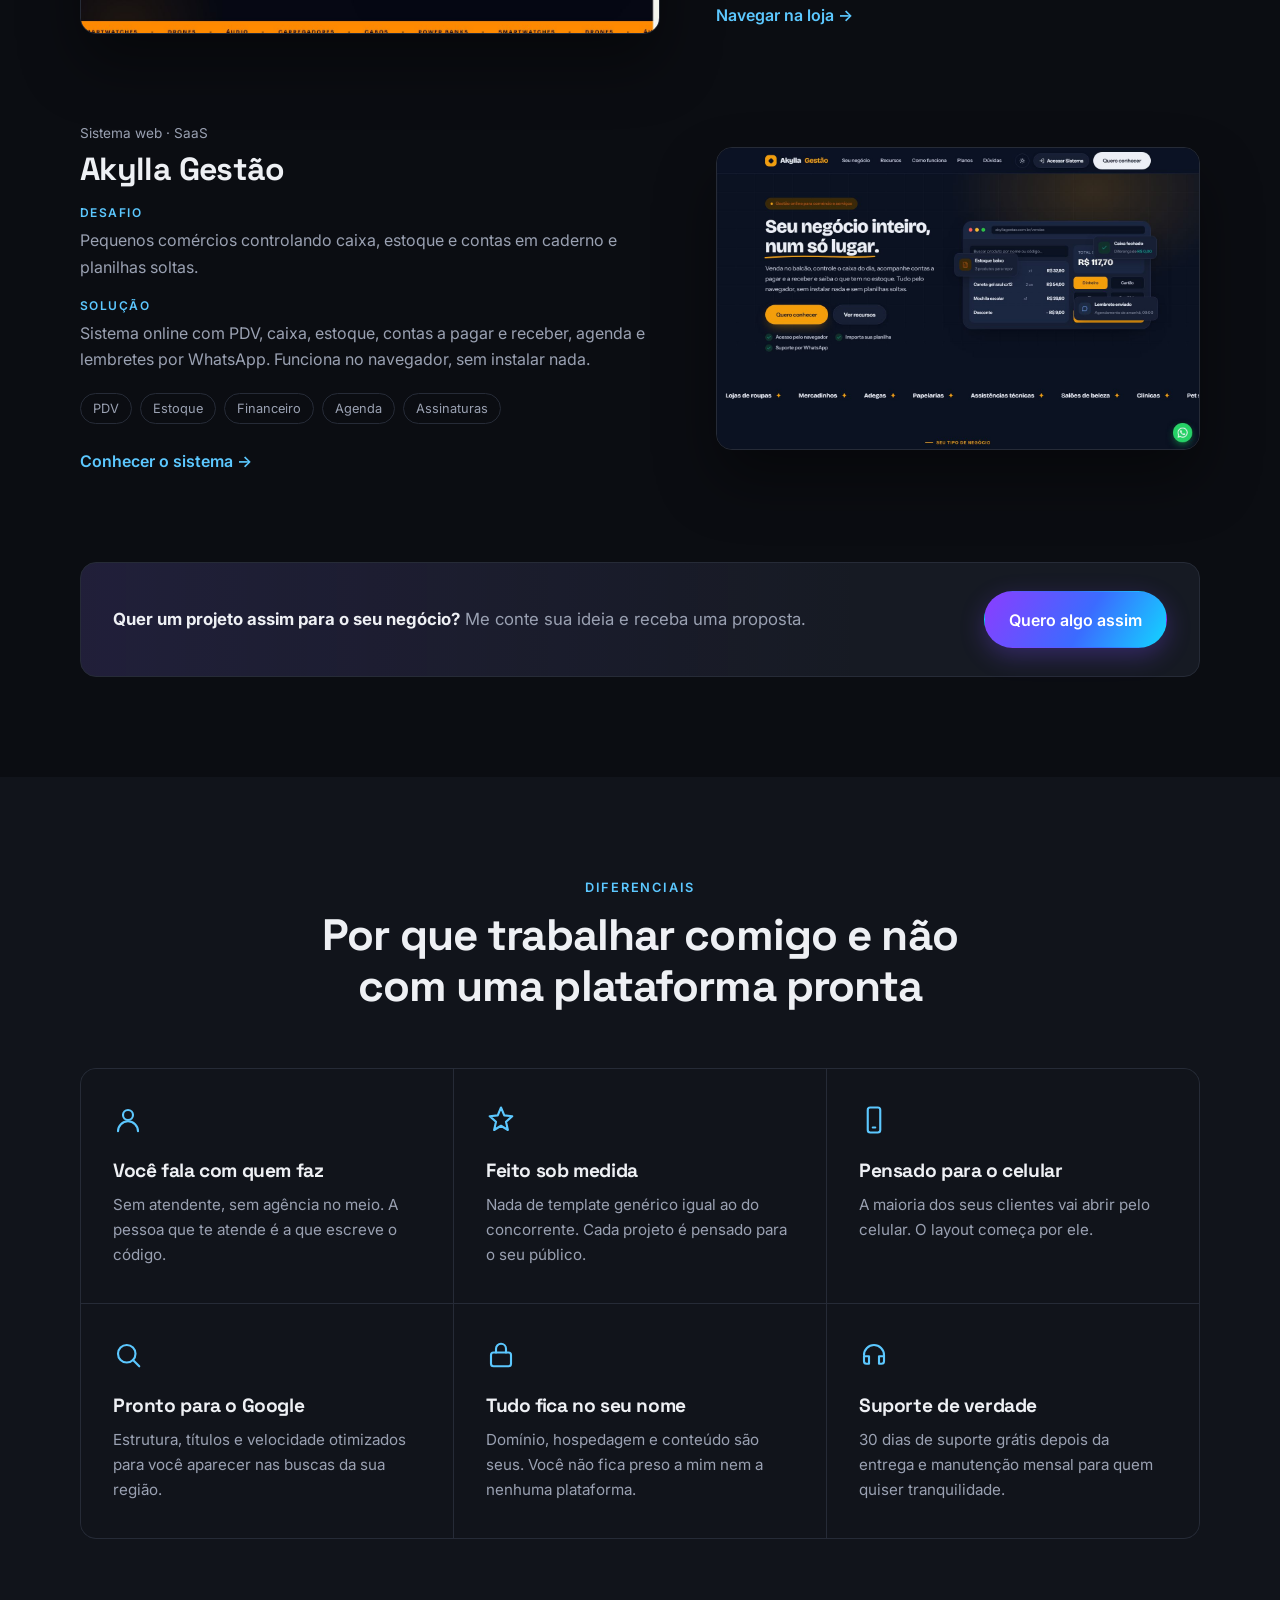
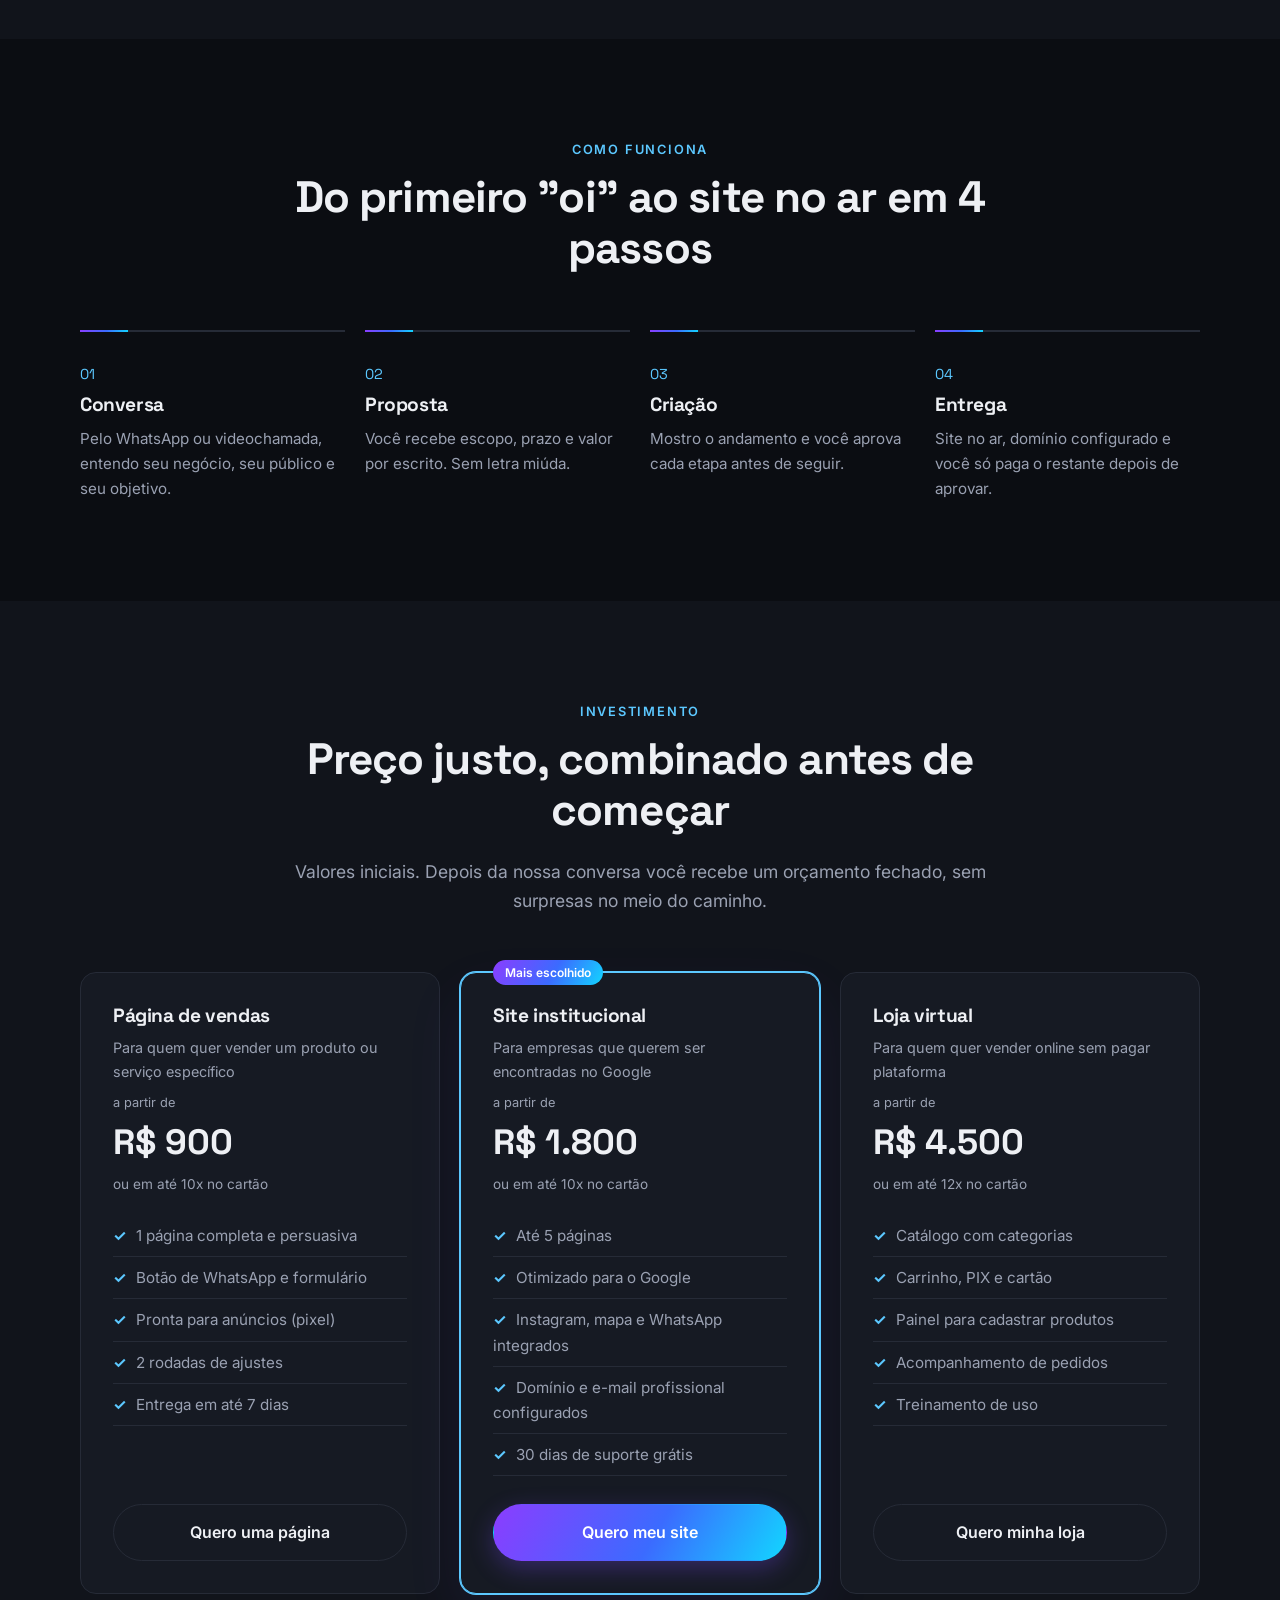
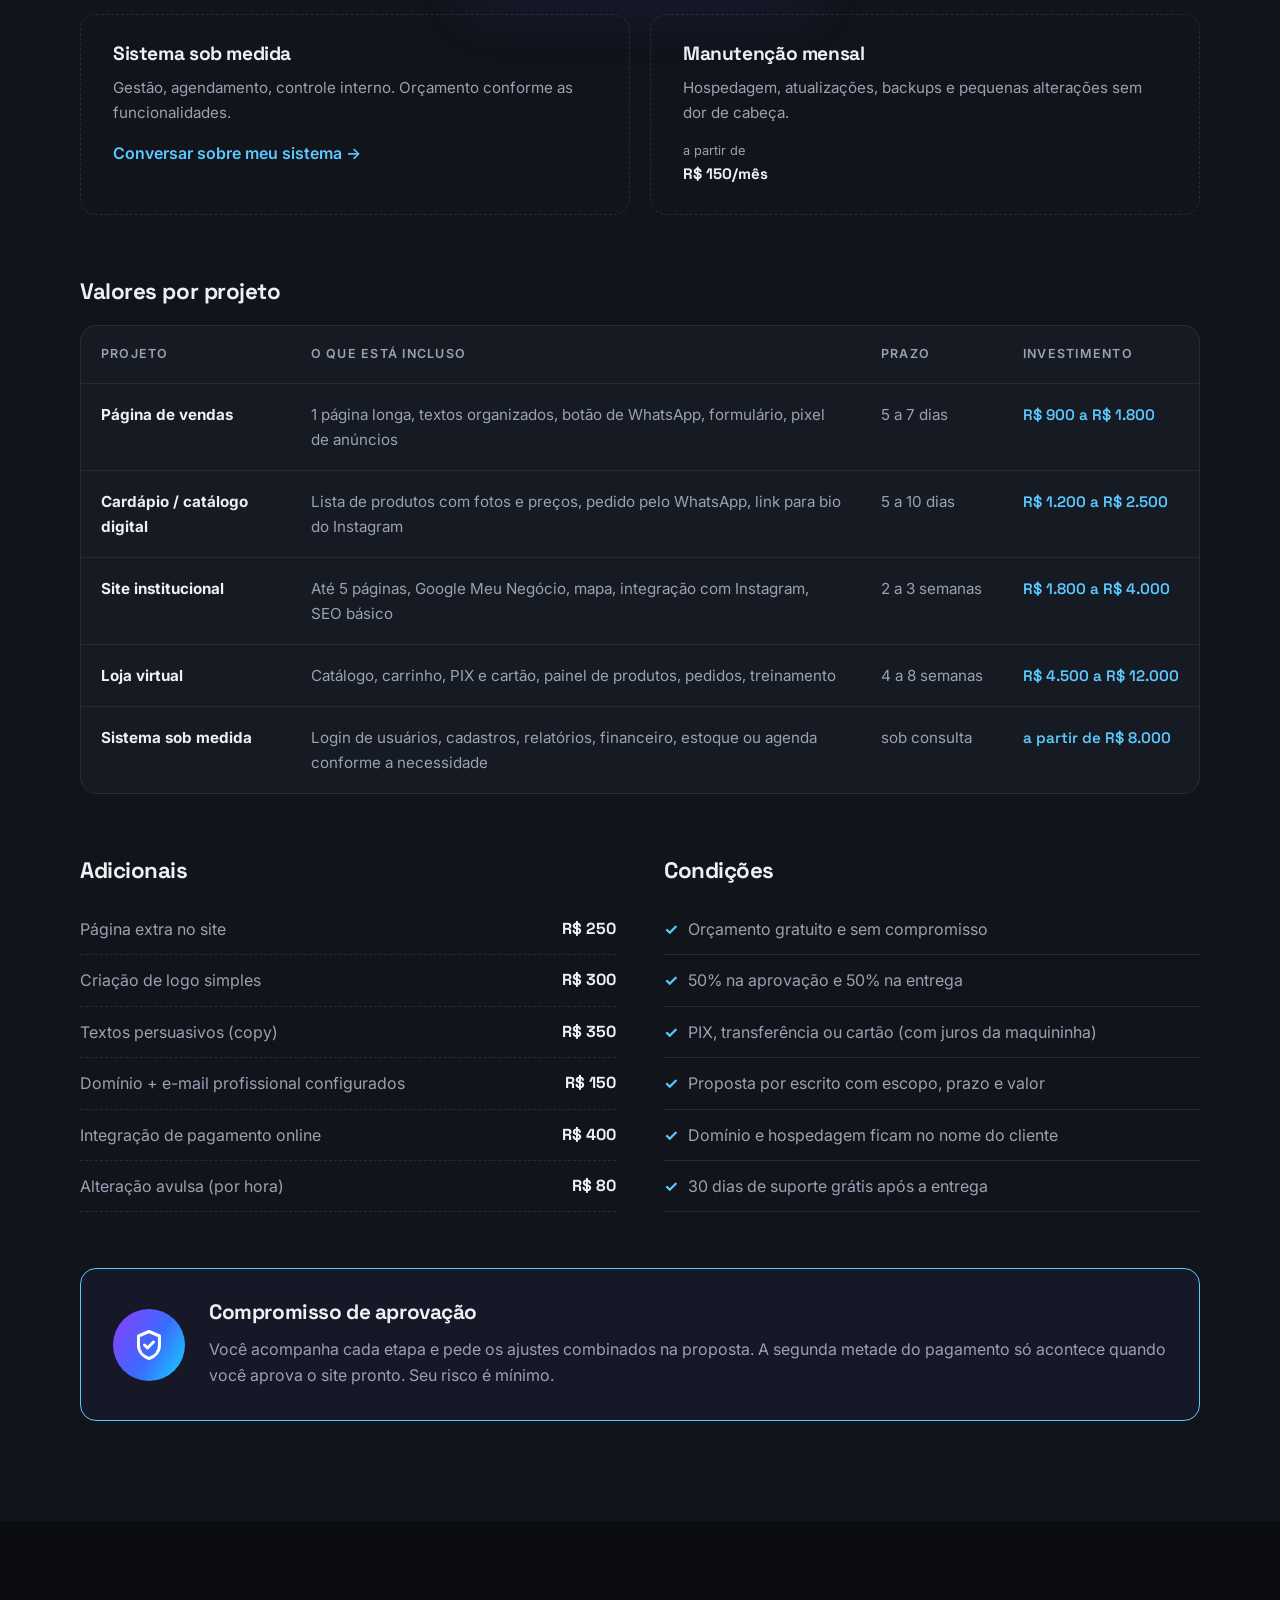
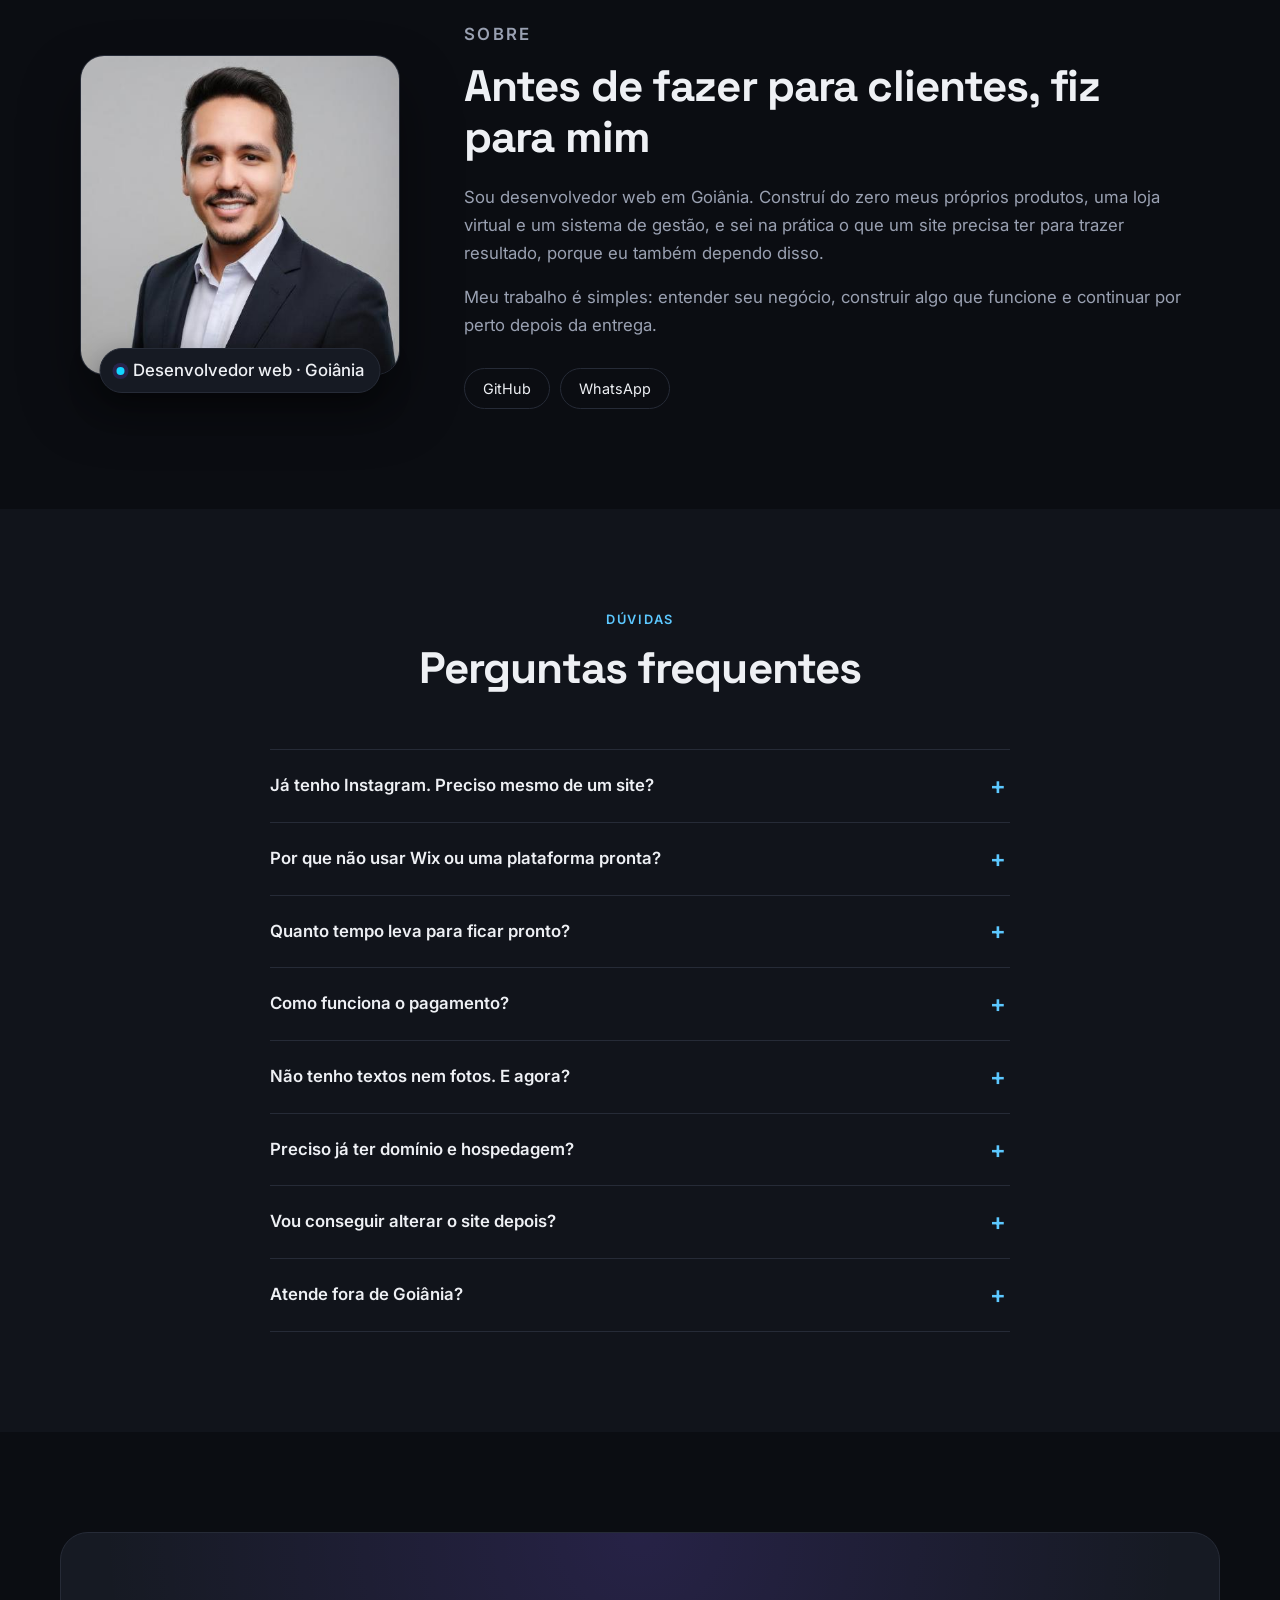
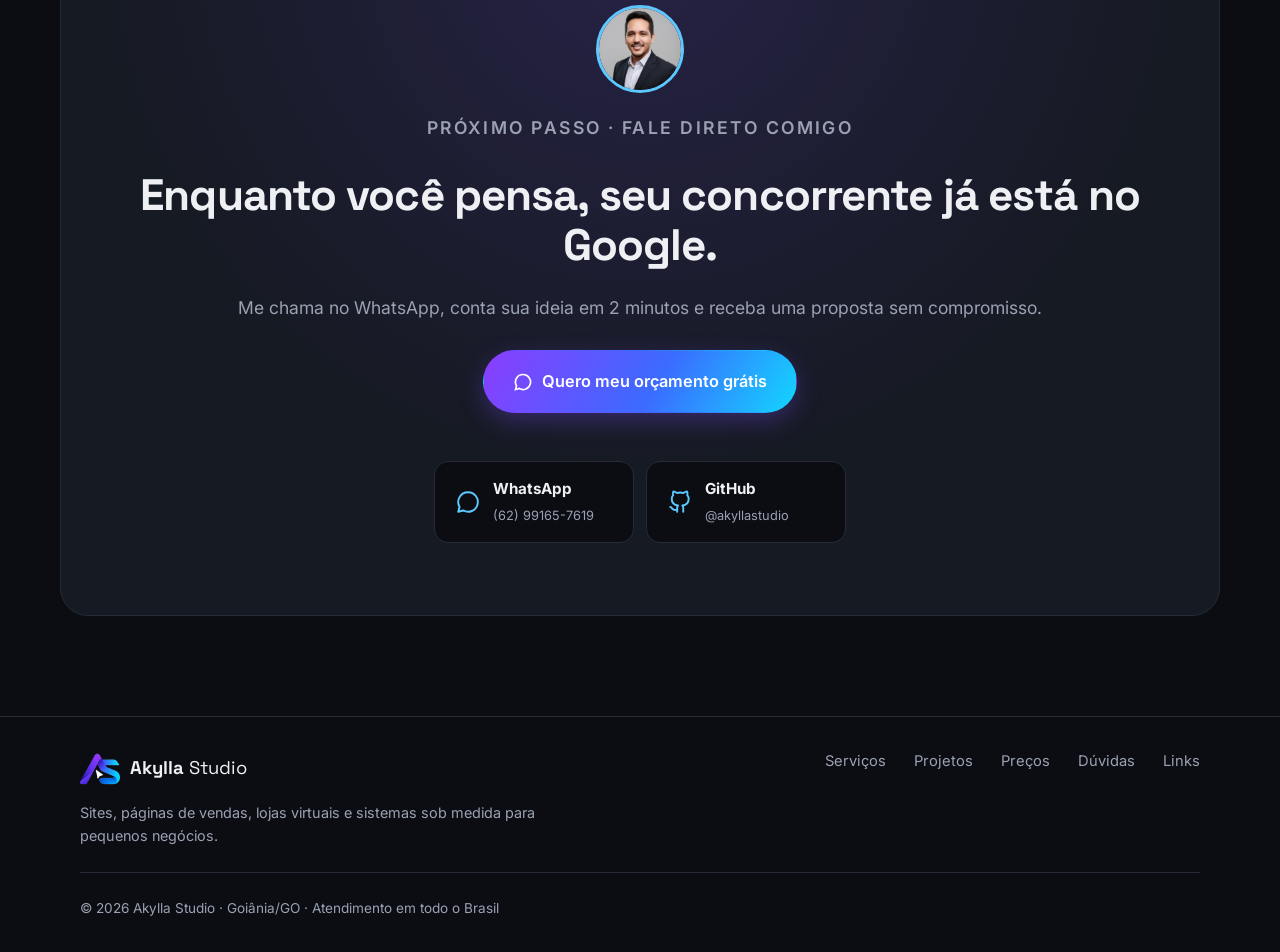
==== commit 774a3b6c: "Adiciona página de links, 404, sitemap e README de apresentação - links.html: página de links para a" ====
--- a/index.html
+++ b/index.html
@@ -478,7 +478,10 @@
             e sei na prática o que um site precisa ter para trazer resultado, porque eu também dependo disso.</p>
           <p>Meu trabalho é simples: entender seu negócio, construir algo que funcione e continuar por perto depois da entrega.</p>
           <div class="redes">
-            <a href="https://github.com/Tanattos18" target="_blank" rel="noopener">GitHub</a>
+            <a href="#" data-rede="github" target="_blank" rel="noopener">GitHub</a>
+            <a href="#" data-rede="facebook" target="_blank" rel="noopener">Facebook</a>
+            <a href="#" data-rede="tiktok" target="_blank" rel="noopener">TikTok</a>
+            <a href="#" data-rede="youtube" target="_blank" rel="noopener">YouTube</a>
             <a href="#" data-rede="instagram" target="_blank" rel="noopener">Instagram</a>
             <a href="#" data-rede="linkedin" target="_blank" rel="noopener">LinkedIn</a>
             <a href="#" data-whatsapp="Olá! Vi seu portfólio.">WhatsApp</a>
@@ -554,9 +557,21 @@
             <svg viewBox="0 0 24 24"><rect x="3" y="3" width="18" height="18" rx="3"/><path d="M8 10v7M8 7v.01M12 17v-4a2 2 0 0 1 4 0v4M12 10v7"/></svg>
             <span><b>LinkedIn</b><small>Perfil profissional</small></span>
           </a>
-          <a href="https://github.com/Tanattos18" class="contato" target="_blank" rel="noopener">
+          <a href="#" class="contato" data-rede="github" target="_blank" rel="noopener">
             <svg viewBox="0 0 24 24"><path d="M9 19c-4 1.5-4-2-6-2.5M15 21v-3.5a3 3 0 0 0-.8-2.3c2.8-.3 5.8-1.4 5.8-6.2a4.8 4.8 0 0 0-1.3-3.3 4.5 4.5 0 0 0-.1-3.3s-1-.3-3.4 1.3a11.6 11.6 0 0 0-6 0C6.8 2.1 5.8 2.4 5.8 2.4a4.5 4.5 0 0 0-.1 3.3A4.8 4.8 0 0 0 4.4 9c0 4.8 3 5.9 5.8 6.2a3 3 0 0 0-.8 2.3V21"/></svg>
-            <span><b>GitHub</b><small>@Tanattos18</small></span>
+            <span><b>GitHub</b><small>@akyllastudio</small></span>
+          </a>
+          <a href="#" class="contato" data-rede="facebook" target="_blank" rel="noopener">
+            <svg viewBox="0 0 24 24"><path d="M15 3h-2.5A3.5 3.5 0 0 0 9 6.5V9H7v3.5h2V21h3.5v-8.5H15l.5-3.5h-3V7a1 1 0 0 1 1-1H15z"/></svg>
+            <span><b>Facebook</b><small>Página da empresa</small></span>
+          </a>
+          <a href="#" class="contato" data-rede="tiktok" target="_blank" rel="noopener">
+            <svg viewBox="0 0 24 24"><path d="M14 3v11.5a3.5 3.5 0 1 1-3.5-3.5M14 3c.5 2.5 2.5 4.5 5 4.5"/></svg>
+            <span><b>TikTok</b><small>Dicas rápidas</small></span>
+          </a>
+          <a href="#" class="contato" data-rede="youtube" target="_blank" rel="noopener">
+            <svg viewBox="0 0 24 24"><rect x="2.5" y="5" width="19" height="14" rx="4"/><path d="M10 9l5 3-5 3z"/></svg>
+            <span><b>YouTube</b><small>Vídeos e tutoriais</small></span>
           </a>
           <a href="#" class="contato" data-rede="email">
             <svg viewBox="0 0 24 24"><rect x="3" y="5" width="18" height="14" rx="2"/><path d="M3 7l9 6 9-6"/></svg>
@@ -582,6 +597,7 @@
         <a href="#projetos">Projetos</a>
         <a href="#precos">Preços</a>
         <a href="#duvidas">Dúvidas</a>
+        <a href="links.html">Links</a>
       </nav>
       <p class="rodape__copy">© <span id="ano">2026</span> Akylla Studio · Goiânia/GO · Atendimento em todo o Brasil</p>
     </div>
@@ -592,6 +608,7 @@
     <svg viewBox="0 0 24 24"><path d="M12 3a9 9 0 0 0-7.8 13.5L3 21l4.6-1.2A9 9 0 1 0 12 3zm4.6 12.6c-.2.6-1.1 1.1-1.6 1.2-.4 0-.9.1-2.9-.7-2.4-1-4-3.4-4.1-3.6-.1-.2-1-1.3-1-2.5s.6-1.8.9-2c.2-.3.5-.3.6-.3h.5c.2 0 .4 0 .6.4l.8 2c.1.2.1.4 0 .5l-.4.6-.3.3c-.1.1-.3.3-.1.6.2.3.7 1.2 1.6 2 1.1.9 2 1.2 2.3 1.4.3.1.5.1.6-.1l.9-1c.2-.3.4-.2.6-.1l1.9.9c.3.1.4.2.5.3.1.2.1.6-.1 1.1z"/></svg>
   </a>
 
+  <script src="js/config.js"></script>
   <script src="js/main.js"></script>
 </body>
 </html>
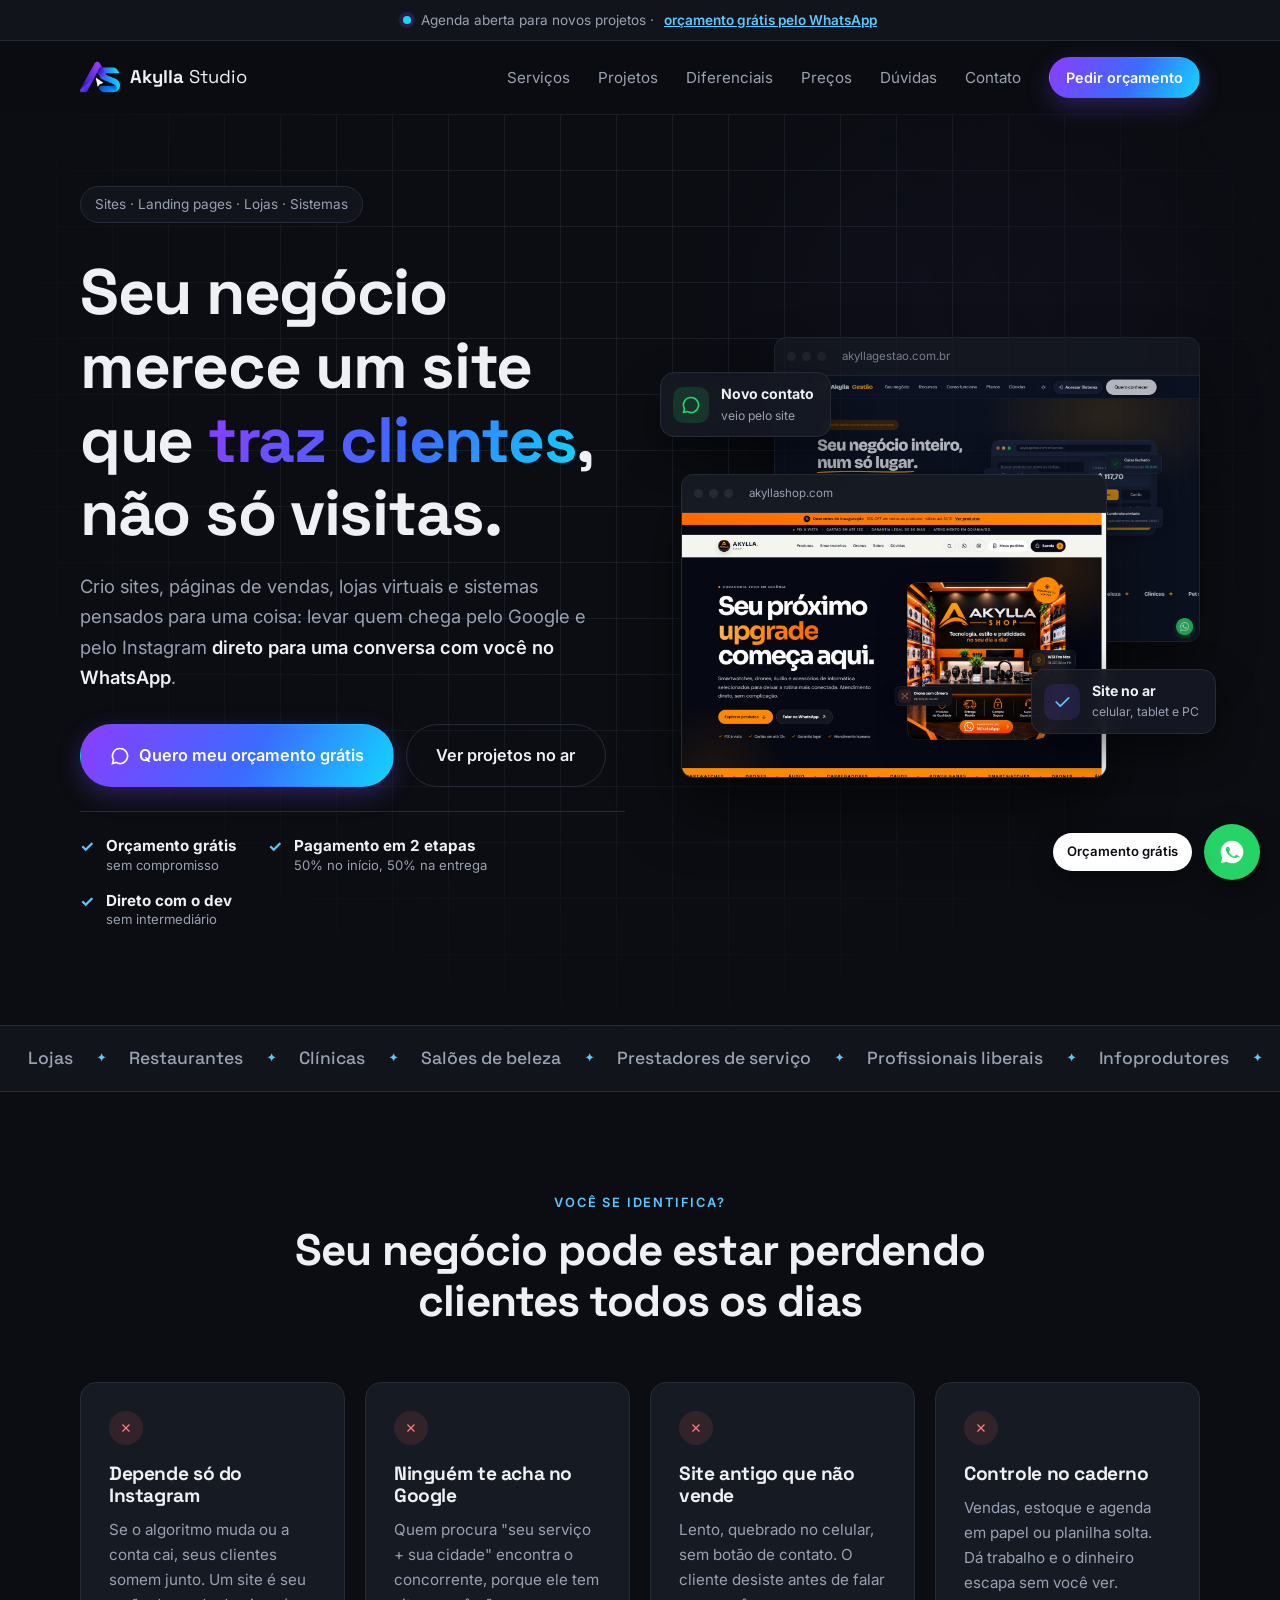
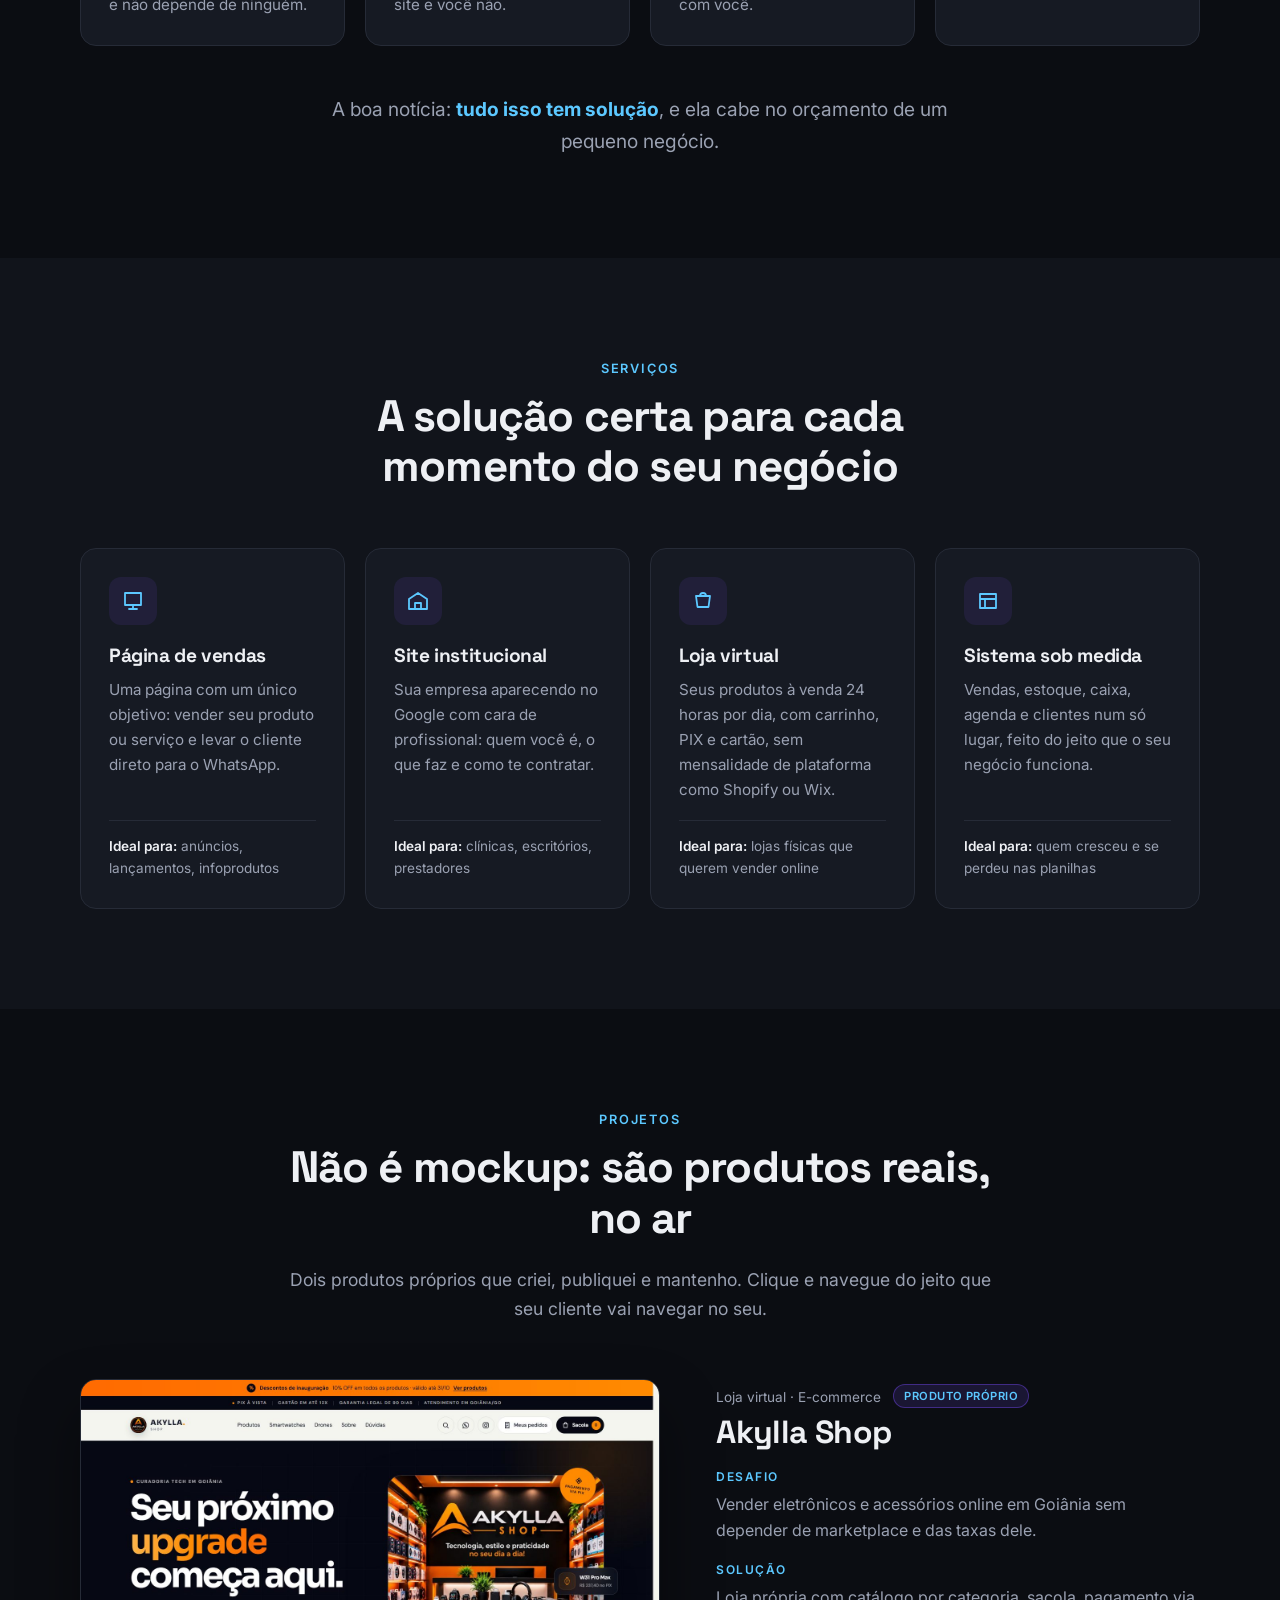
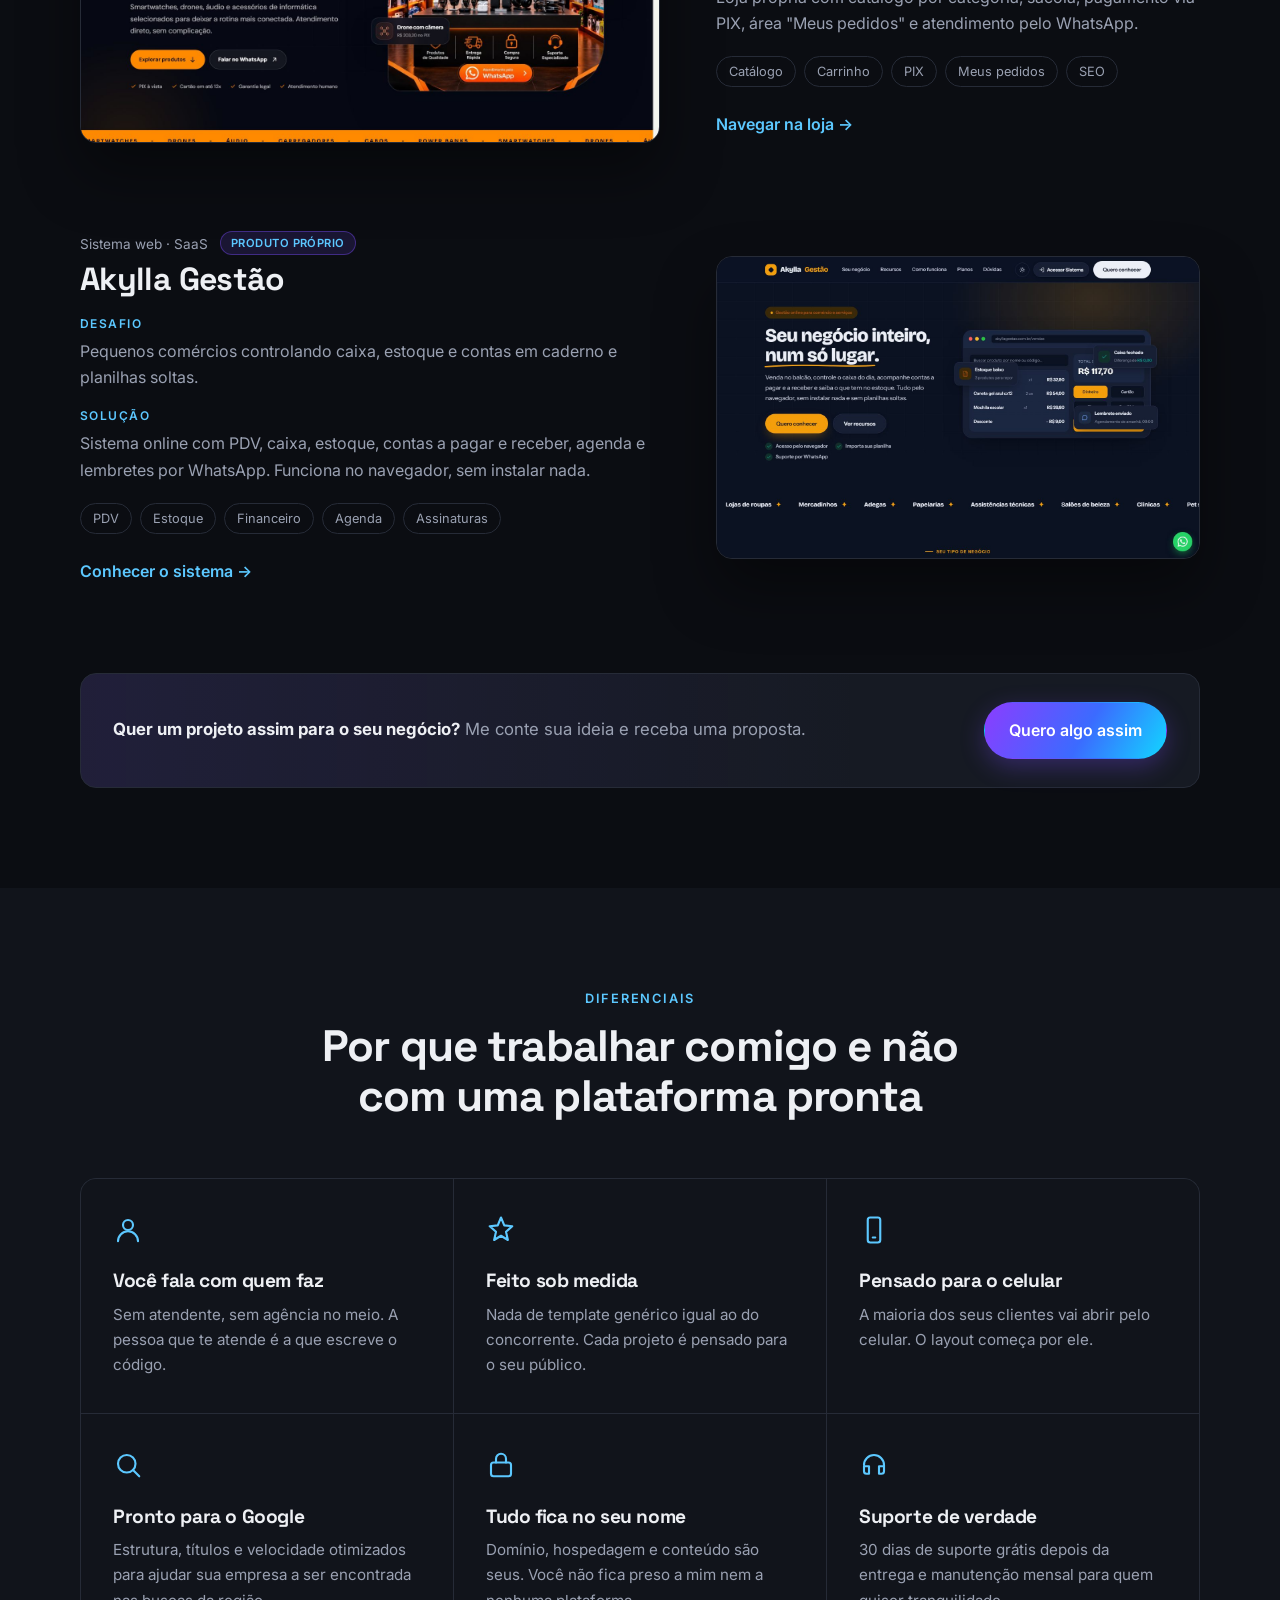
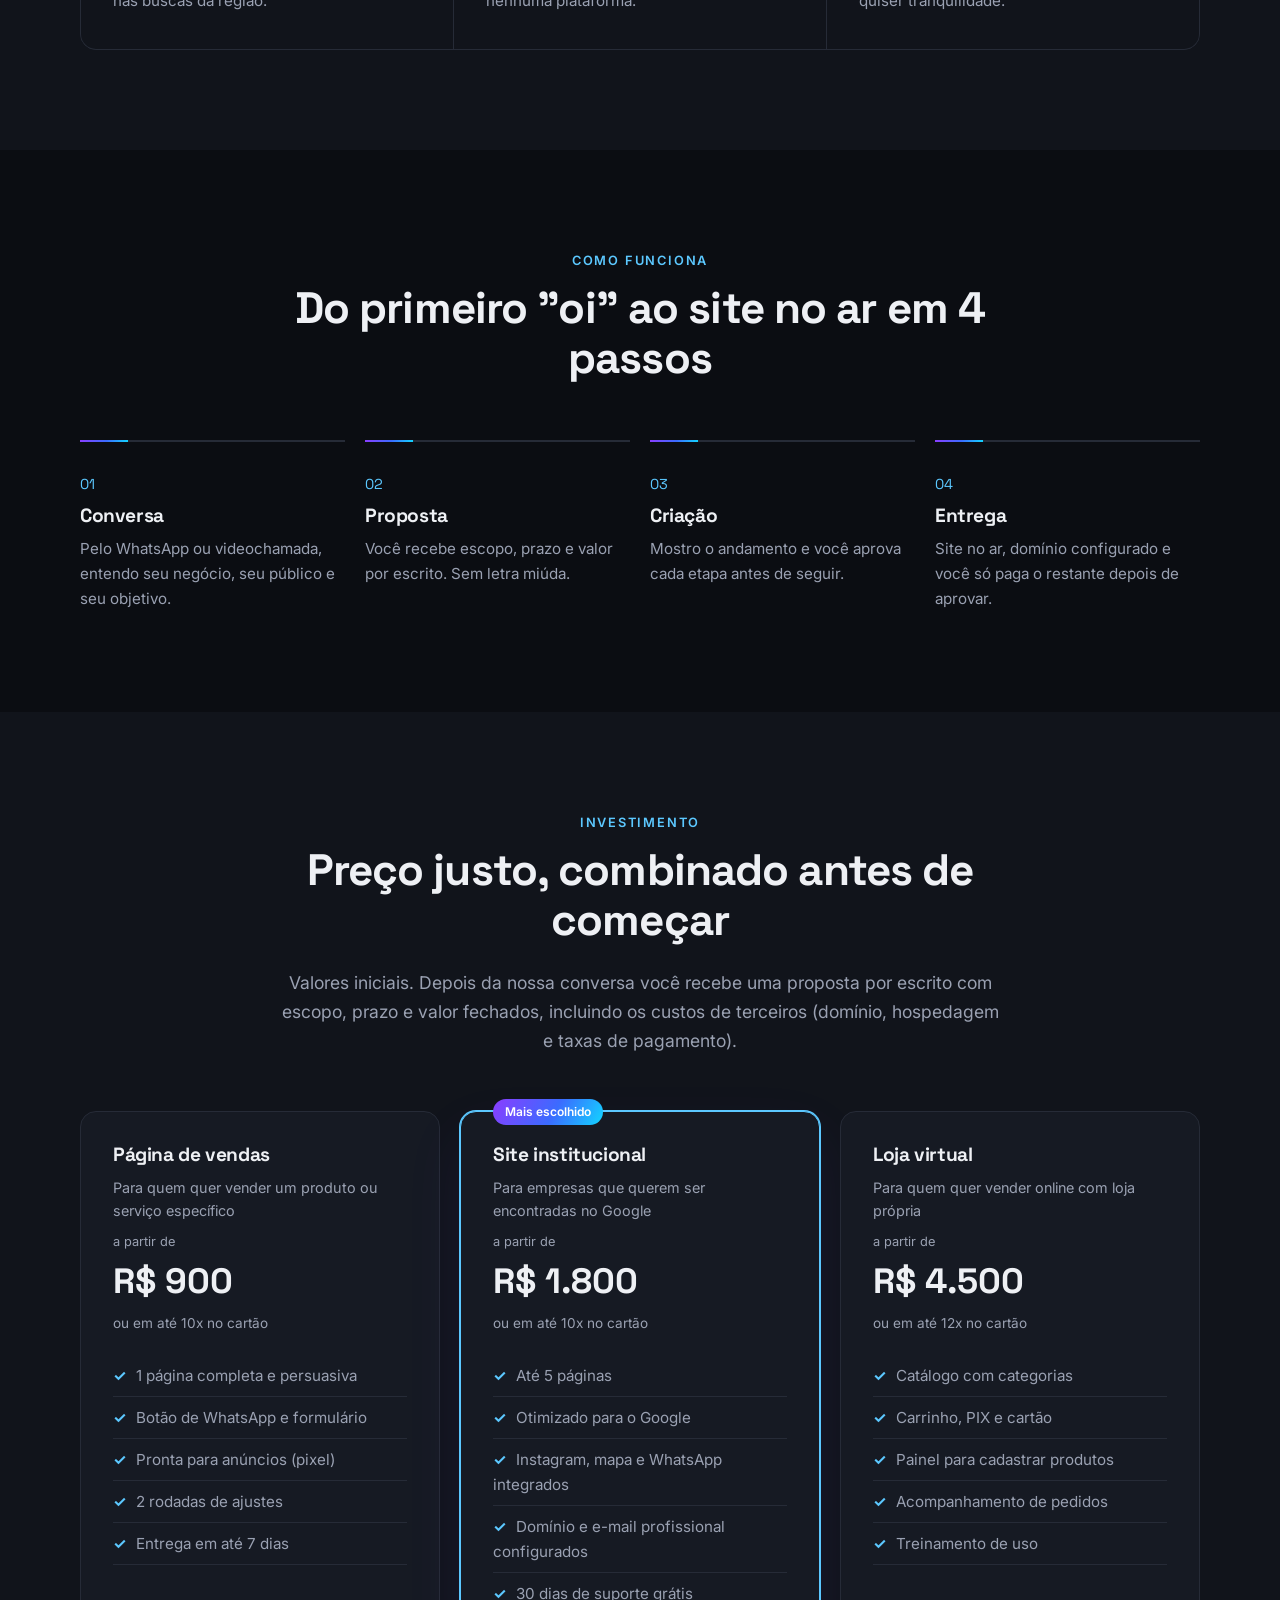
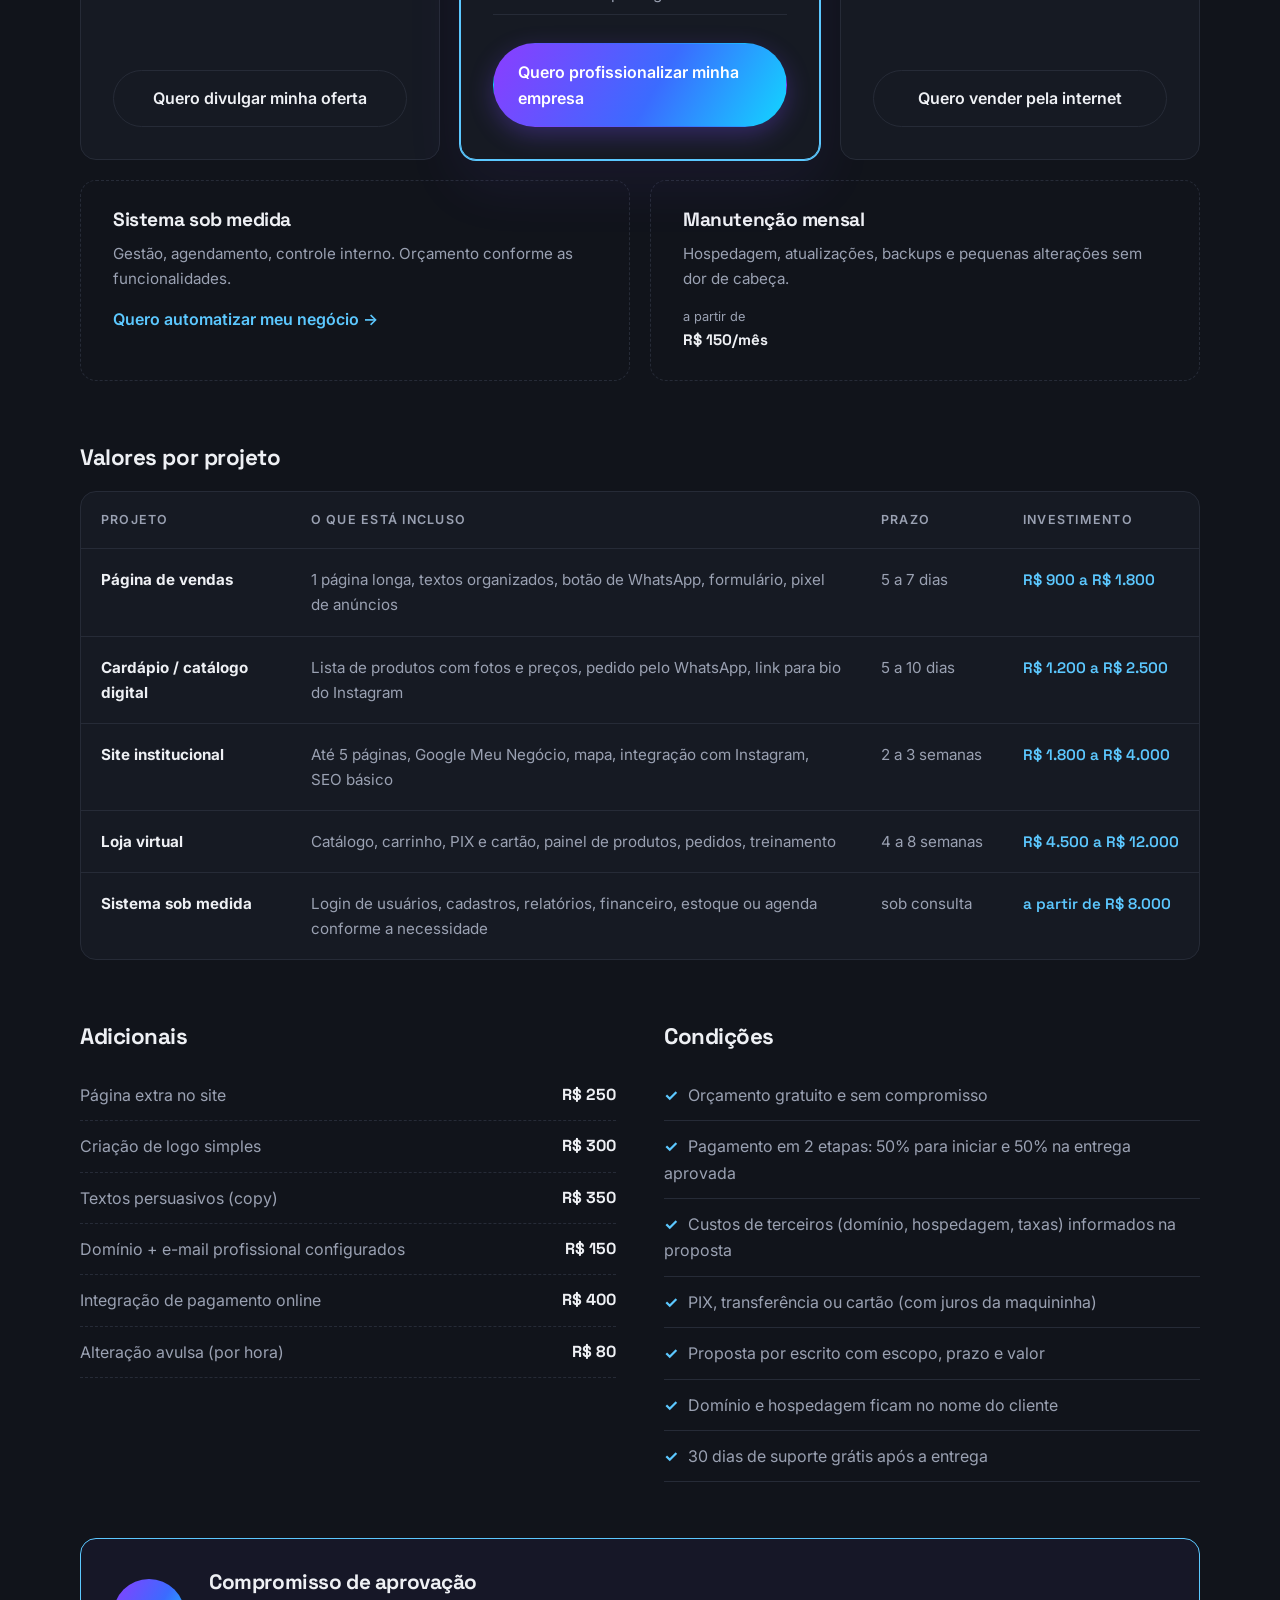
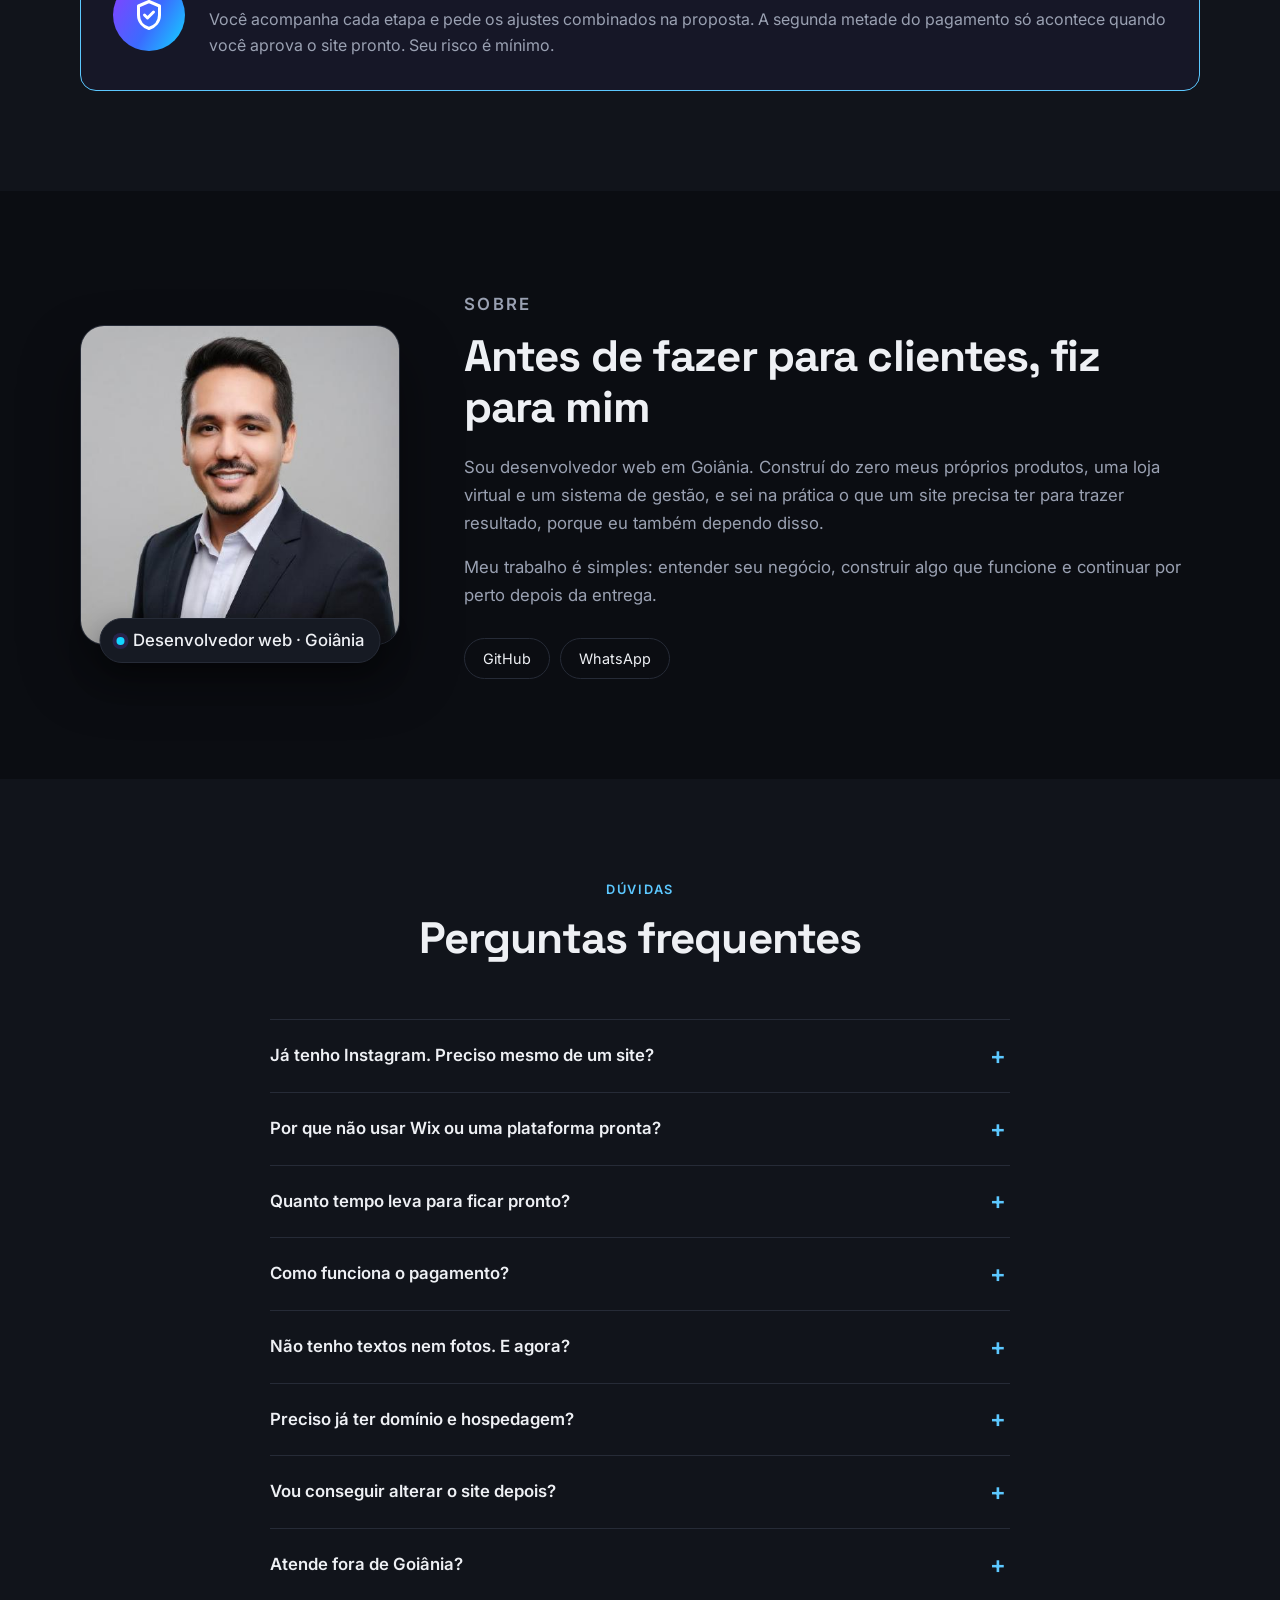
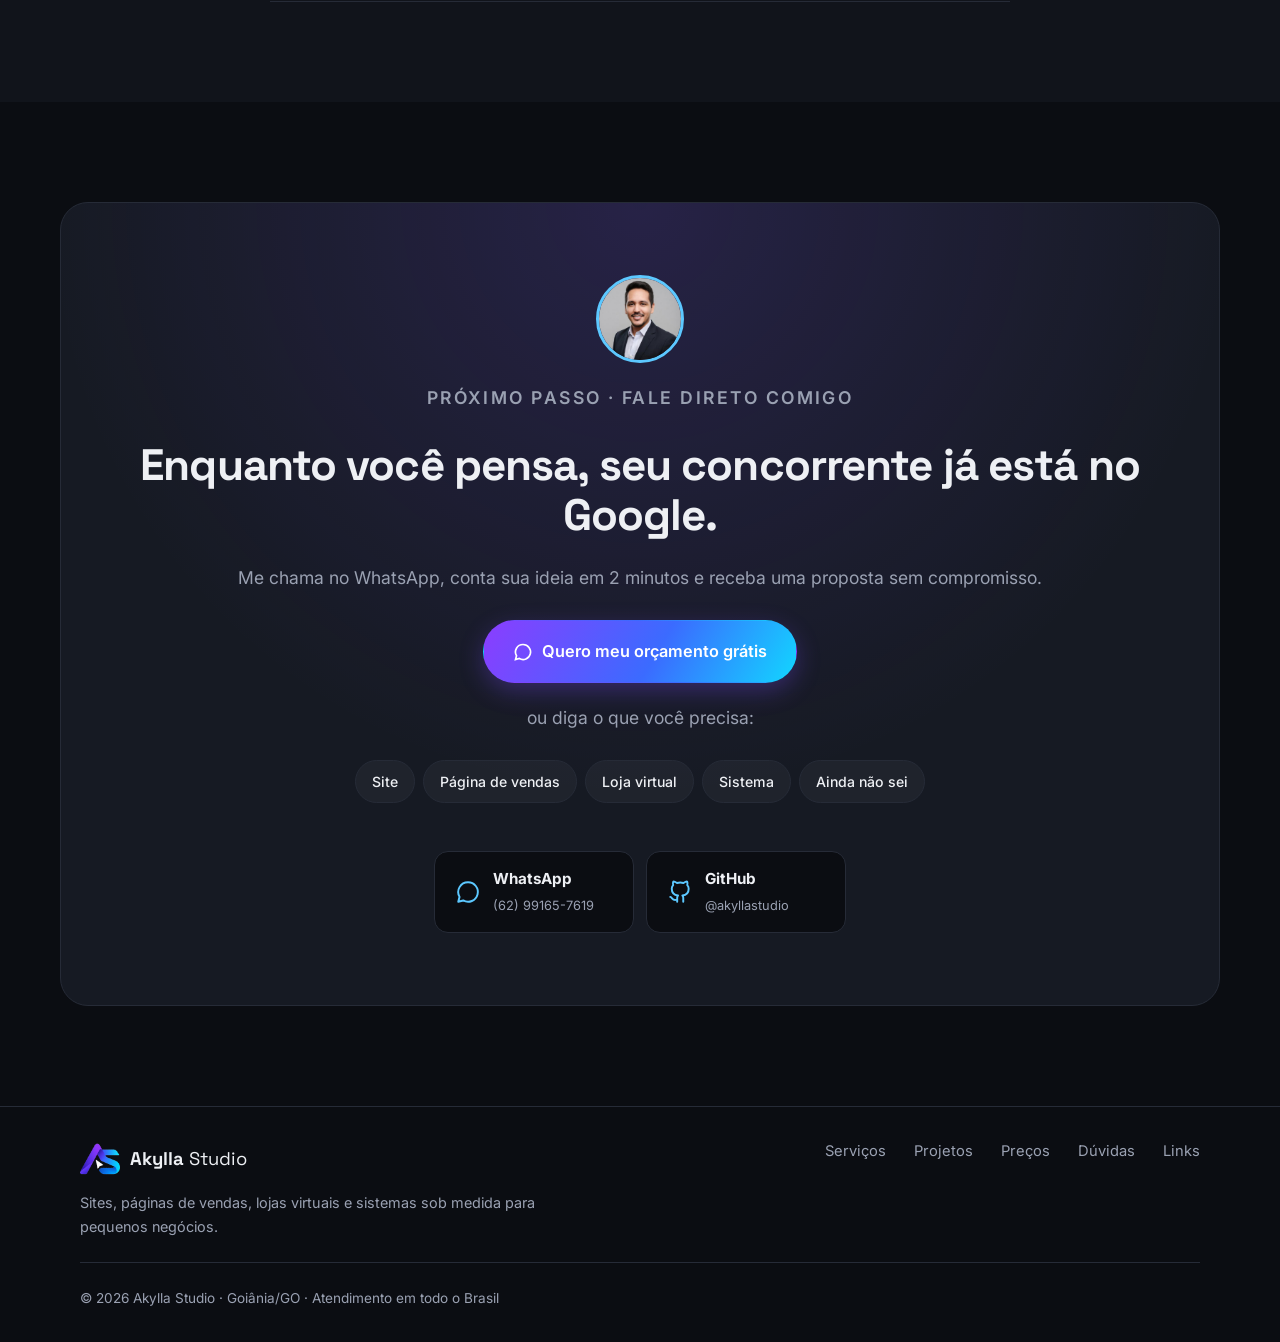
==== commit 61e2313a: "Aplica ajustes da auditoria e layout de PC na página de links - Pagamento descrito igual em todo lug" ====
--- a/index.html
+++ b/index.html
@@ -4,7 +4,7 @@
   <meta charset="utf-8">
   <meta name="viewport" content="width=device-width, initial-scale=1">
   <title>Akylla Studio | Criação de sites, landing pages e lojas virtuais em Goiânia</title>
-  <meta name="description" content="Sites, páginas de vendas, lojas virtuais e sistemas sob medida para pequenos negócios. Atendimento direto com o desenvolvedor, orçamento grátis e 50% só na entrega. Goiânia e todo o Brasil.">
+  <meta name="description" content="Sites, páginas de vendas, lojas virtuais e sistemas sob medida para pequenos negócios. Atendimento direto com o desenvolvedor, orçamento grátis e pagamento em 2 etapas. Goiânia e todo o Brasil.">
   <link rel="canonical" href="https://akyllastudio.github.io/">
   <meta name="theme-color" content="#0b0d12">
   <meta property="og:type" content="website">
@@ -12,7 +12,14 @@
   <meta property="og:url" content="https://akyllastudio.github.io/">
   <meta property="og:title" content="Akylla Studio | Sites que trazem clientes">
   <meta property="og:description" content="Sites, páginas de vendas, lojas virtuais e sistemas sob medida. Orçamento grátis pelo WhatsApp.">
-  <meta property="og:image" content="https://akyllastudio.github.io/assets/img/akyllashop.jpg">
+  <meta property="og:image" content="https://akyllastudio.github.io/assets/img/compartilhar-v2.jpg">
+  <meta property="og:image:secure_url" content="https://akyllastudio.github.io/assets/img/compartilhar-v2.jpg">
+  <meta property="og:image:type" content="image/jpeg">
+  <meta property="og:image:width" content="1200">
+  <meta property="og:image:height" content="630">
+  <meta property="og:image:alt" content="Akylla Studio: sites que trazem clientes para o seu negócio">
+  <meta property="og:site_name" content="Akylla Studio">
+  <meta name="twitter:image" content="https://akyllastudio.github.io/assets/img/compartilhar-v2.jpg">
   <meta name="twitter:card" content="summary_large_image">
   <link rel="icon" href="assets/favicon-32.png" sizes="32x32" type="image/png">
   <link rel="icon" href="assets/favicon.png" sizes="192x192" type="image/png">
@@ -31,7 +38,8 @@
     "description": "Criação de sites, landing pages, lojas virtuais e sistemas sob medida.",
     "url": "https://akyllastudio.github.io/",
     "telephone": "+55 62 99165-7619",
-    "image": "https://akyllastudio.github.io/assets/img/akyllashop.jpg",
+    "image": "https://akyllastudio.github.io/assets/img/compartilhar-v2.jpg",
+    "logo": "https://akyllastudio.github.io/assets/avatar-organizacao.png",
     "areaServed": "BR",
     "address": { "@type": "PostalAddress", "addressLocality": "Goiânia", "addressRegion": "GO", "addressCountry": "BR" },
     "priceRange": "R$ 900 - R$ 12.000",
@@ -39,7 +47,7 @@
   }
   </script>
 </head>
-<body>
+<body data-origem="site">
 
   <!-- ===== FAIXA DE AVISO ===== -->
   <div class="aviso">
@@ -79,7 +87,7 @@
           <h1>Seu negócio merece um site que <em>traz clientes</em>, não só visitas.</h1>
           <p class="hero__texto">
             Crio sites, páginas de vendas, lojas virtuais e sistemas pensados para uma coisa:
-            transformar quem chega pelo Google e pelo Instagram em <strong>cliente falando com você no WhatsApp</strong>.
+            levar quem chega pelo Google e pelo Instagram <strong>direto para uma conversa com você no WhatsApp</strong>.
           </p>
           <div class="hero__acoes">
             <a href="#" class="btn btn--grande" data-whatsapp="Olá! Vi seu portfólio e quero um orçamento.">
@@ -90,7 +98,7 @@
           </div>
           <ul class="confianca">
             <li><b>Orçamento grátis</b><span>sem compromisso</span></li>
-            <li><b>50% só na entrega</b><span>depois de aprovar</span></li>
+            <li><b>Pagamento em 2 etapas</b><span>50% no início, 50% na entrega</span></li>
             <li><b>Direto com o dev</b><span>sem intermediário</span></li>
           </ul>
         </div>
@@ -190,7 +198,7 @@
           <article class="cartao">
             <div class="cartao__icone"><svg viewBox="0 0 24 24"><path d="M5 7h14l-1.5 11h-11zM9 7a3 3 0 0 1 6 0"/></svg></div>
             <h3>Loja virtual</h3>
-            <p>Seus produtos à venda 24 horas por dia, com carrinho, PIX e cartão, sem pagar mensalidade de plataforma.</p>
+            <p>Seus produtos à venda 24 horas por dia, com carrinho, PIX e cartão, sem mensalidade de plataforma como Shopify ou Wix.</p>
             <p class="cartao__ideal"><b>Ideal para:</b> lojas físicas que querem vender online</p>
           </article>
           <article class="cartao">
@@ -208,8 +216,8 @@
       <div class="container">
         <div class="cabecalho">
           <p class="rotulo">Projetos</p>
-          <h2>Não é mockup: são projetos reais, no ar</h2>
-          <p class="secao__intro">Clique e navegue. Do jeito que seu cliente vai navegar no seu.</p>
+          <h2>Não é mockup: são produtos reais, no ar</h2>
+          <p class="secao__intro">Dois produtos próprios que criei, publiquei e mantenho. Clique e navegue do jeito que seu cliente vai navegar no seu.</p>
         </div>
 
         <article class="projeto">
@@ -217,7 +225,7 @@
             <img src="assets/img/akyllashop.jpg" alt="Página inicial da loja virtual Akylla Shop" loading="lazy" width="1440" height="900">
           </a>
           <div class="projeto__info">
-            <p class="projeto__tipo">Loja virtual · E-commerce</p>
+            <p class="projeto__tipo">Loja virtual · E-commerce <span class="selo-proprio">Produto próprio</span></p>
             <h3>Akylla Shop</h3>
             <dl class="caso">
               <dt>Desafio</dt>
@@ -235,7 +243,7 @@
             <img src="assets/img/akyllagestao.jpg" alt="Página inicial do sistema Akylla Gestão" loading="lazy" width="1440" height="900">
           </a>
           <div class="projeto__info">
-            <p class="projeto__tipo">Sistema web · SaaS</p>
+            <p class="projeto__tipo">Sistema web · SaaS <span class="selo-proprio">Produto próprio</span></p>
             <h3>Akylla Gestão</h3>
             <dl class="caso">
               <dt>Desafio</dt>
@@ -281,7 +289,7 @@
           <div class="diferencial">
             <svg viewBox="0 0 24 24"><circle cx="11" cy="11" r="7"/><path d="M21 21l-5-5"/></svg>
             <h3>Pronto para o Google</h3>
-            <p>Estrutura, títulos e velocidade otimizados para você aparecer nas buscas da sua região.</p>
+            <p>Estrutura, títulos e velocidade otimizados para ajudar sua empresa a ser encontrada nas buscas da região.</p>
           </div>
           <div class="diferencial">
             <svg viewBox="0 0 24 24"><rect x="4" y="10" width="16" height="11" rx="2"/><path d="M8 10V7a4 4 0 0 1 8 0v3"/></svg>
@@ -320,7 +328,7 @@
         <div class="cabecalho">
           <p class="rotulo">Investimento</p>
           <h2>Preço justo, combinado antes de começar</h2>
-          <p class="secao__intro">Valores iniciais. Depois da nossa conversa você recebe um orçamento fechado, sem surpresas no meio do caminho.</p>
+          <p class="secao__intro">Valores iniciais. Depois da nossa conversa você recebe uma proposta por escrito com escopo, prazo e valor fechados, incluindo os custos de terceiros (domínio, hospedagem e taxas de pagamento).</p>
         </div>
 
         <div class="planos">
@@ -336,7 +344,7 @@
               <li>2 rodadas de ajustes</li>
               <li>Entrega em até 7 dias</li>
             </ul>
-            <a href="#" class="btn btn--fantasma" data-whatsapp="Olá! Quero um orçamento de página de vendas.">Quero uma página</a>
+            <a href="#" class="btn btn--fantasma" data-servico="Página de vendas">Quero divulgar minha oferta</a>
           </article>
 
           <article class="plano plano--destaque">
@@ -352,12 +360,12 @@
               <li>Domínio e e-mail profissional configurados</li>
               <li>30 dias de suporte grátis</li>
             </ul>
-            <a href="#" class="btn" data-whatsapp="Olá! Quero um orçamento de site institucional.">Quero meu site</a>
+            <a href="#" class="btn" data-servico="Site institucional">Quero profissionalizar minha empresa</a>
           </article>
 
           <article class="plano">
             <h3>Loja virtual</h3>
-            <p class="plano__para">Para quem quer vender online sem pagar plataforma</p>
+            <p class="plano__para">Para quem quer vender online com loja própria</p>
             <p class="plano__preco"><small>a partir de</small> R$ 4.500</p>
             <p class="plano__parcela">ou em até 12x no cartão</p>
             <ul>
@@ -367,7 +375,7 @@
               <li>Acompanhamento de pedidos</li>
               <li>Treinamento de uso</li>
             </ul>
-            <a href="#" class="btn btn--fantasma" data-whatsapp="Olá! Quero um orçamento de loja virtual.">Quero minha loja</a>
+            <a href="#" class="btn btn--fantasma" data-servico="Loja virtual">Quero vender pela internet</a>
           </article>
         </div>
 
@@ -375,7 +383,7 @@
           <div>
             <h3>Sistema sob medida</h3>
             <p>Gestão, agendamento, controle interno. Orçamento conforme as funcionalidades.</p>
-            <a href="#" class="link-seta" data-whatsapp="Olá! Quero conversar sobre um sistema sob medida.">Conversar sobre meu sistema</a>
+            <a href="#" class="link-seta" data-servico="Sistema sob medida">Quero automatizar meu negócio</a>
           </div>
           <div>
             <h3>Manutenção mensal</h3>
@@ -442,7 +450,8 @@
             <h3 class="subtitulo">Condições</h3>
             <ul class="lista-checks">
               <li>Orçamento gratuito e sem compromisso</li>
-              <li>50% na aprovação e 50% na entrega</li>
+              <li>Pagamento em 2 etapas: 50% para iniciar e 50% na entrega aprovada</li>
+              <li>Custos de terceiros (domínio, hospedagem, taxas) informados na proposta</li>
               <li>PIX, transferência ou cartão (com juros da maquininha)</li>
               <li>Proposta por escrito com escopo, prazo e valor</li>
               <li>Domínio e hospedagem ficam no nome do cliente</li>
@@ -503,7 +512,7 @@
         </details>
         <details>
           <summary>Por que não usar Wix ou uma plataforma pronta?</summary>
-          <p>Plataformas prontas cobram mensalidade para sempre, limitam o que você pode fazer e deixam seu site parecido com milhares de outros. Aqui o site é feito sob medida, fica no seu nome e você não paga mensalidade de plataforma.</p>
+          <p>Plataformas prontas cobram mensalidade para sempre, limitam o que você pode fazer e deixam seu site parecido com milhares de outros. Aqui o site é feito sob medida e fica no seu nome. Você não paga mensalidade de plataforma; os custos de hospedagem e domínio são baixos e ficam claros na proposta.</p>
         </details>
         <details>
           <summary>Quanto tempo leva para ficar pronto?</summary>
@@ -511,7 +520,7 @@
         </details>
         <details>
           <summary>Como funciona o pagamento?</summary>
-          <p>50% na aprovação da proposta e 50% só na entrega, depois que você aprovar. Aceito PIX, transferência e cartão (com acréscimo da maquininha).</p>
+          <p>Em 2 etapas: 50% para iniciar o projeto e 50% após a entrega e a sua aprovação, conforme o escopo combinado. Aceito PIX, transferência e cartão (com acréscimo da maquininha).</p>
         </details>
         <details>
           <summary>Não tenho textos nem fotos. E agora?</summary>
@@ -544,6 +553,17 @@
           Quero meu orçamento grátis
         </a>
 
+        <div class="escolha">
+          <p class="escolha__titulo">ou diga o que você precisa:</p>
+          <div class="escolha__opcoes">
+            <a href="#" data-servico="Site institucional">Site</a>
+            <a href="#" data-servico="Página de vendas">Página de vendas</a>
+            <a href="#" data-servico="Loja virtual">Loja virtual</a>
+            <a href="#" data-servico="Sistema sob medida">Sistema</a>
+            <a href="#" data-servico="Ainda não sei, quero uma orientação">Ainda não sei</a>
+          </div>
+        </div>
+
         <div class="contatos">
           <a href="#" class="contato" data-whatsapp="Olá! Vi seu portfólio.">
             <svg viewBox="0 0 24 24"><path d="M12 3a9 9 0 0 0-7.8 13.5L3 21l4.6-1.2A9 9 0 1 0 12 3z"/></svg>
--- a/css/style.css
+++ b/css/style.css
@@ -451,3 +451,20 @@
   .chamada__caixa { padding: 48px 20px; border-radius: 20px; }
   .plano, .extras > div { padding: 28px 24px; }
 }
+
+/* ---------- Escolha de serviço (WhatsApp) ---------- */
+.escolha { margin-top: 20px; }
+.escolha__titulo { font-size: .85rem; color: var(--texto-suave); margin: 0 0 10px; }
+.escolha__opcoes { display: flex; flex-wrap: wrap; gap: 8px; justify-content: center; }
+.escolha__opcoes a {
+  display: inline-flex; align-items: center; gap: 6px; padding: 9px 16px; border-radius: 999px;
+  font-size: .88rem; font-weight: 500; text-decoration: none; color: var(--texto);
+  background: rgba(255,255,255,.04); border: 1px solid var(--borda);
+  transition: border-color .15s, background .15s, transform .15s;
+}
+.escolha__opcoes a:hover { border-color: var(--destaque); background: rgba(var(--brilho), .12); transform: translateY(-2px); }
+.selo-proprio {
+  display: inline-block; margin-left: 8px; padding: 2px 10px; border-radius: 999px; vertical-align: 2px;
+  font-size: .7rem; font-weight: 600; letter-spacing: .04em; text-transform: uppercase;
+  color: var(--destaque); background: rgba(var(--brilho), .14); border: 1px solid rgba(var(--brilho), .4);
+}
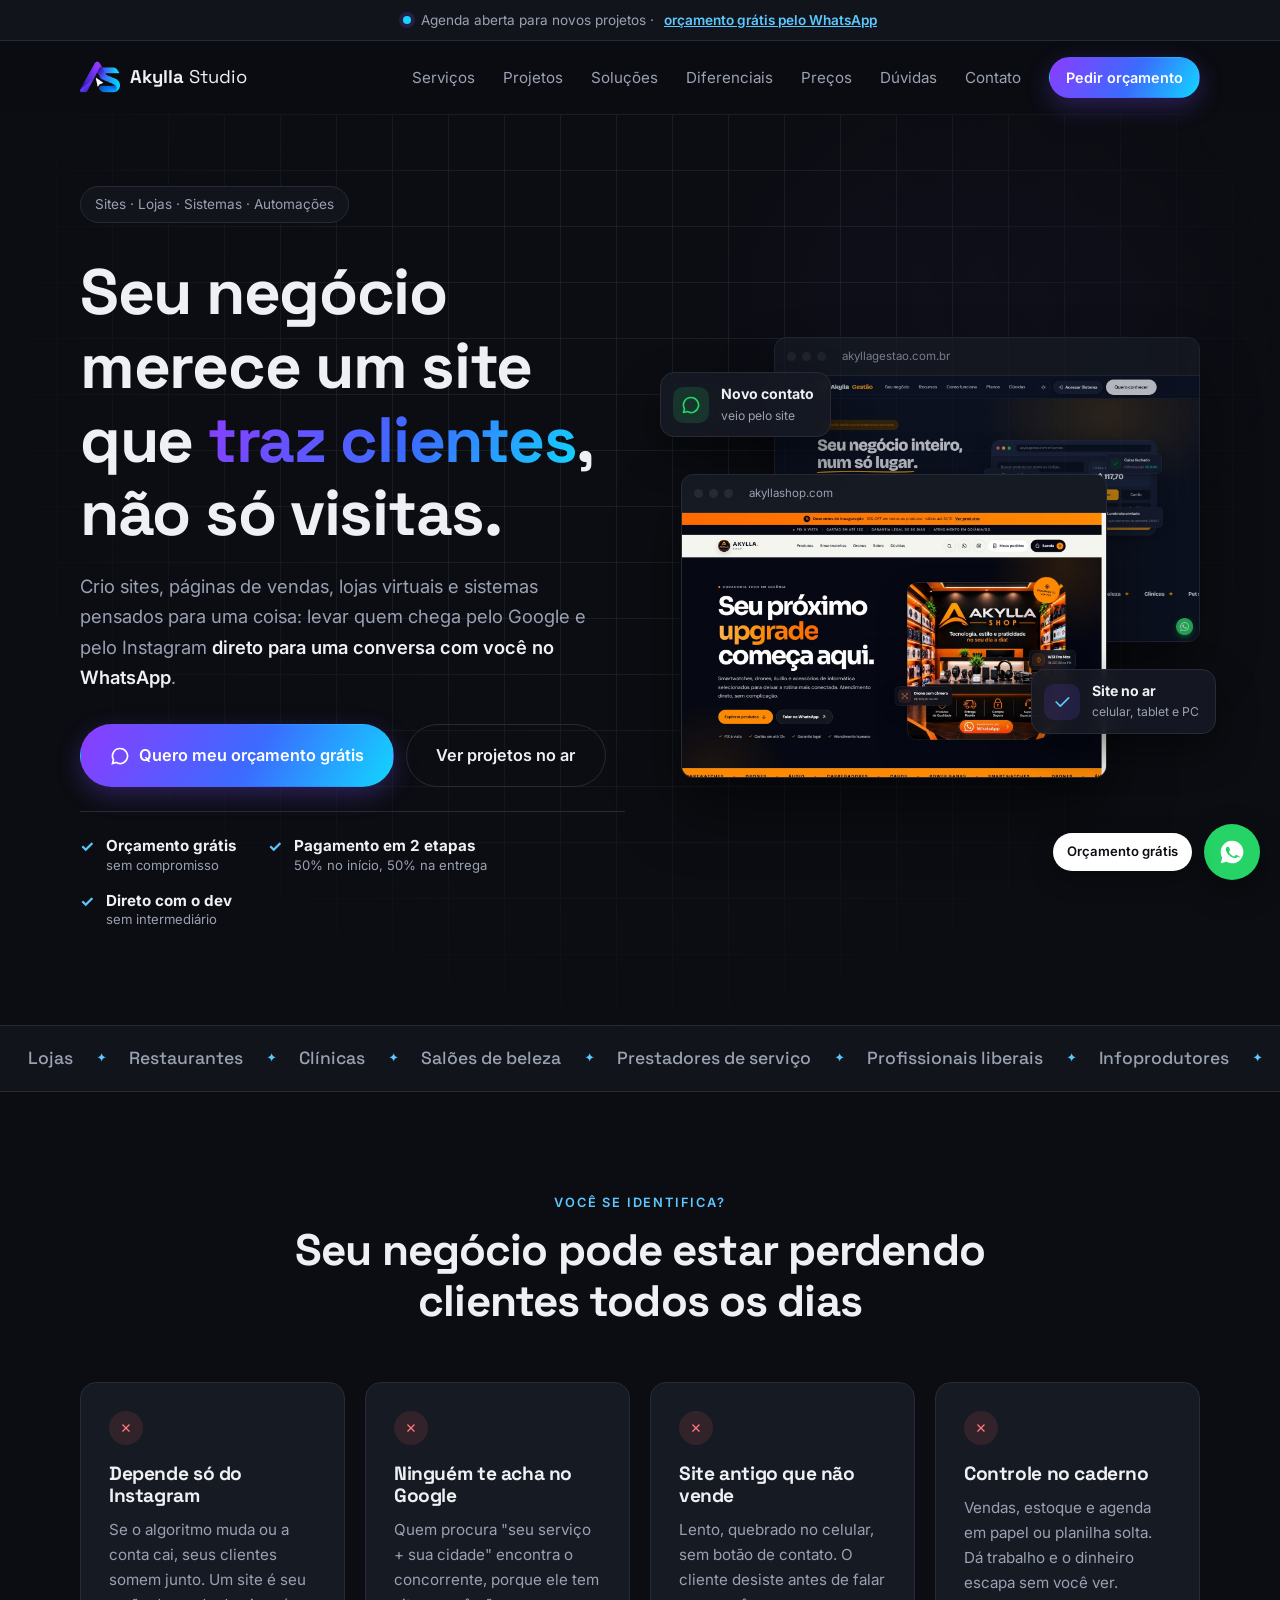
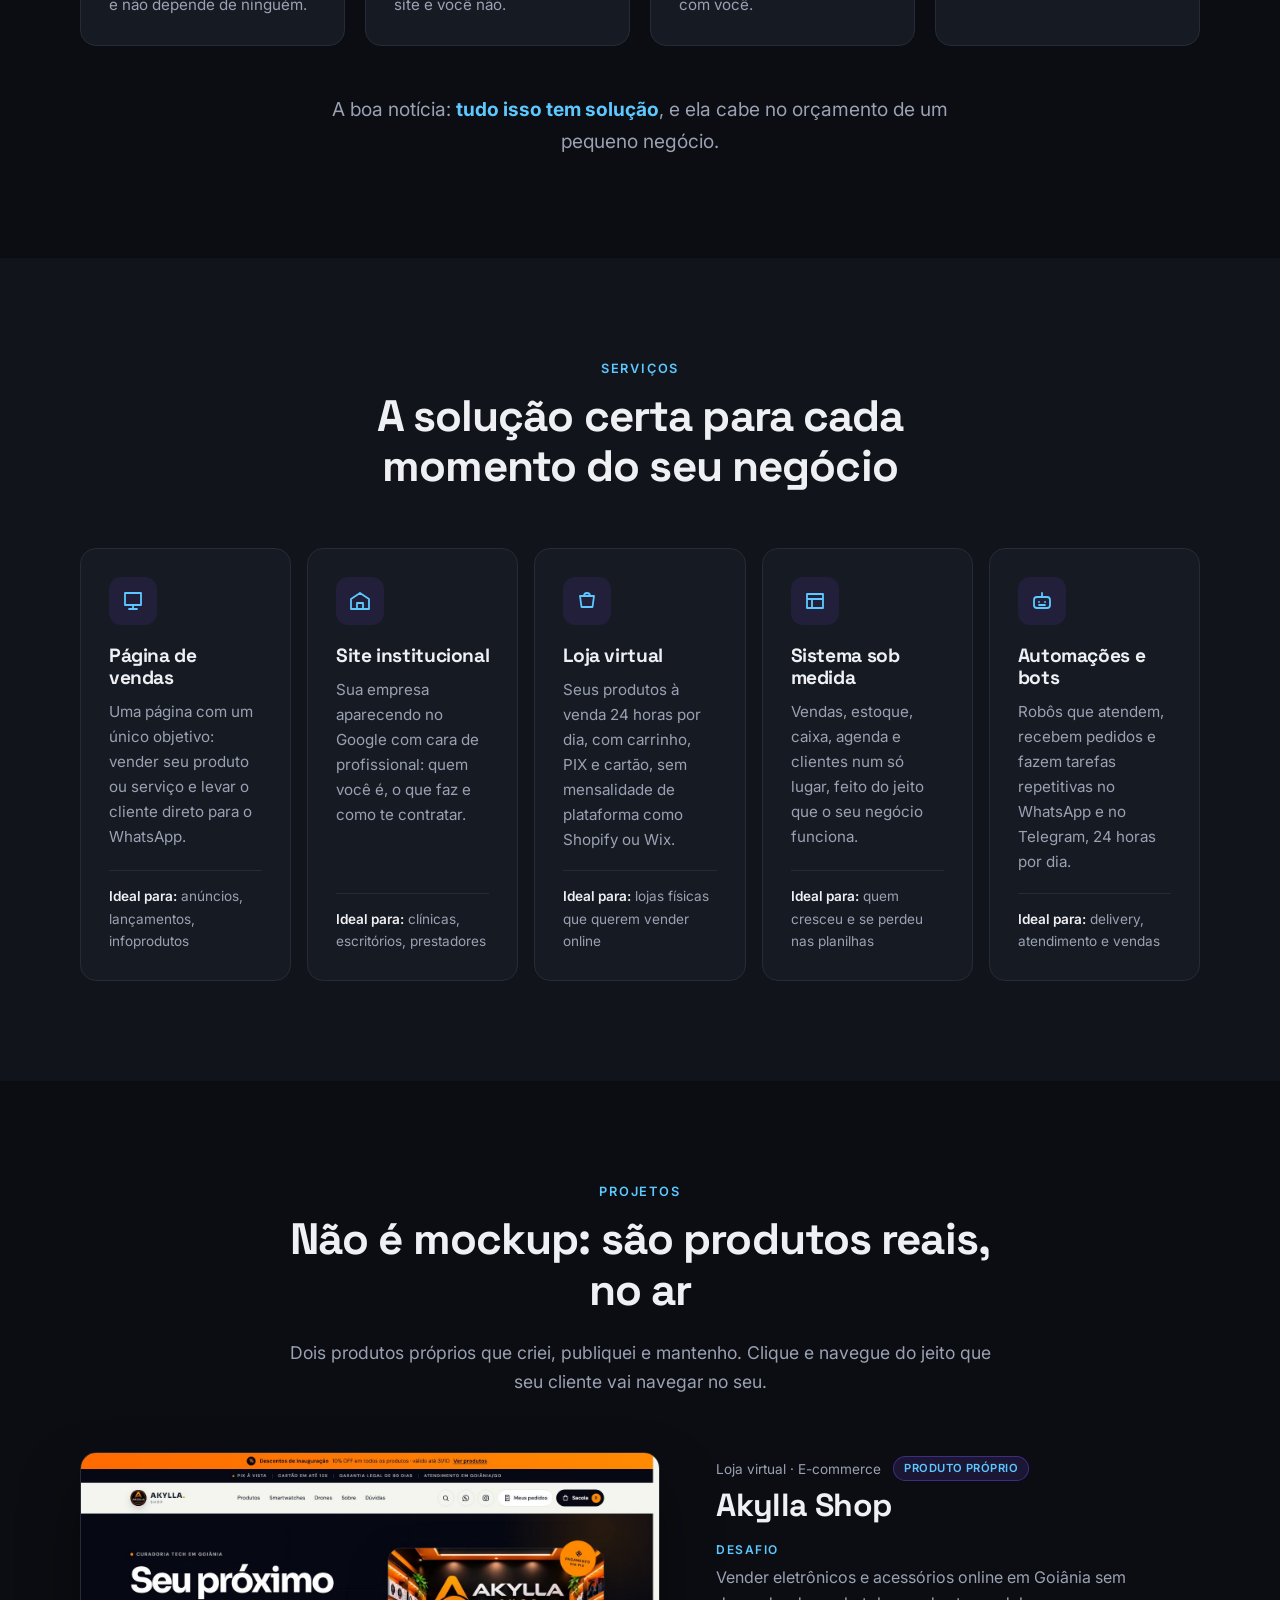
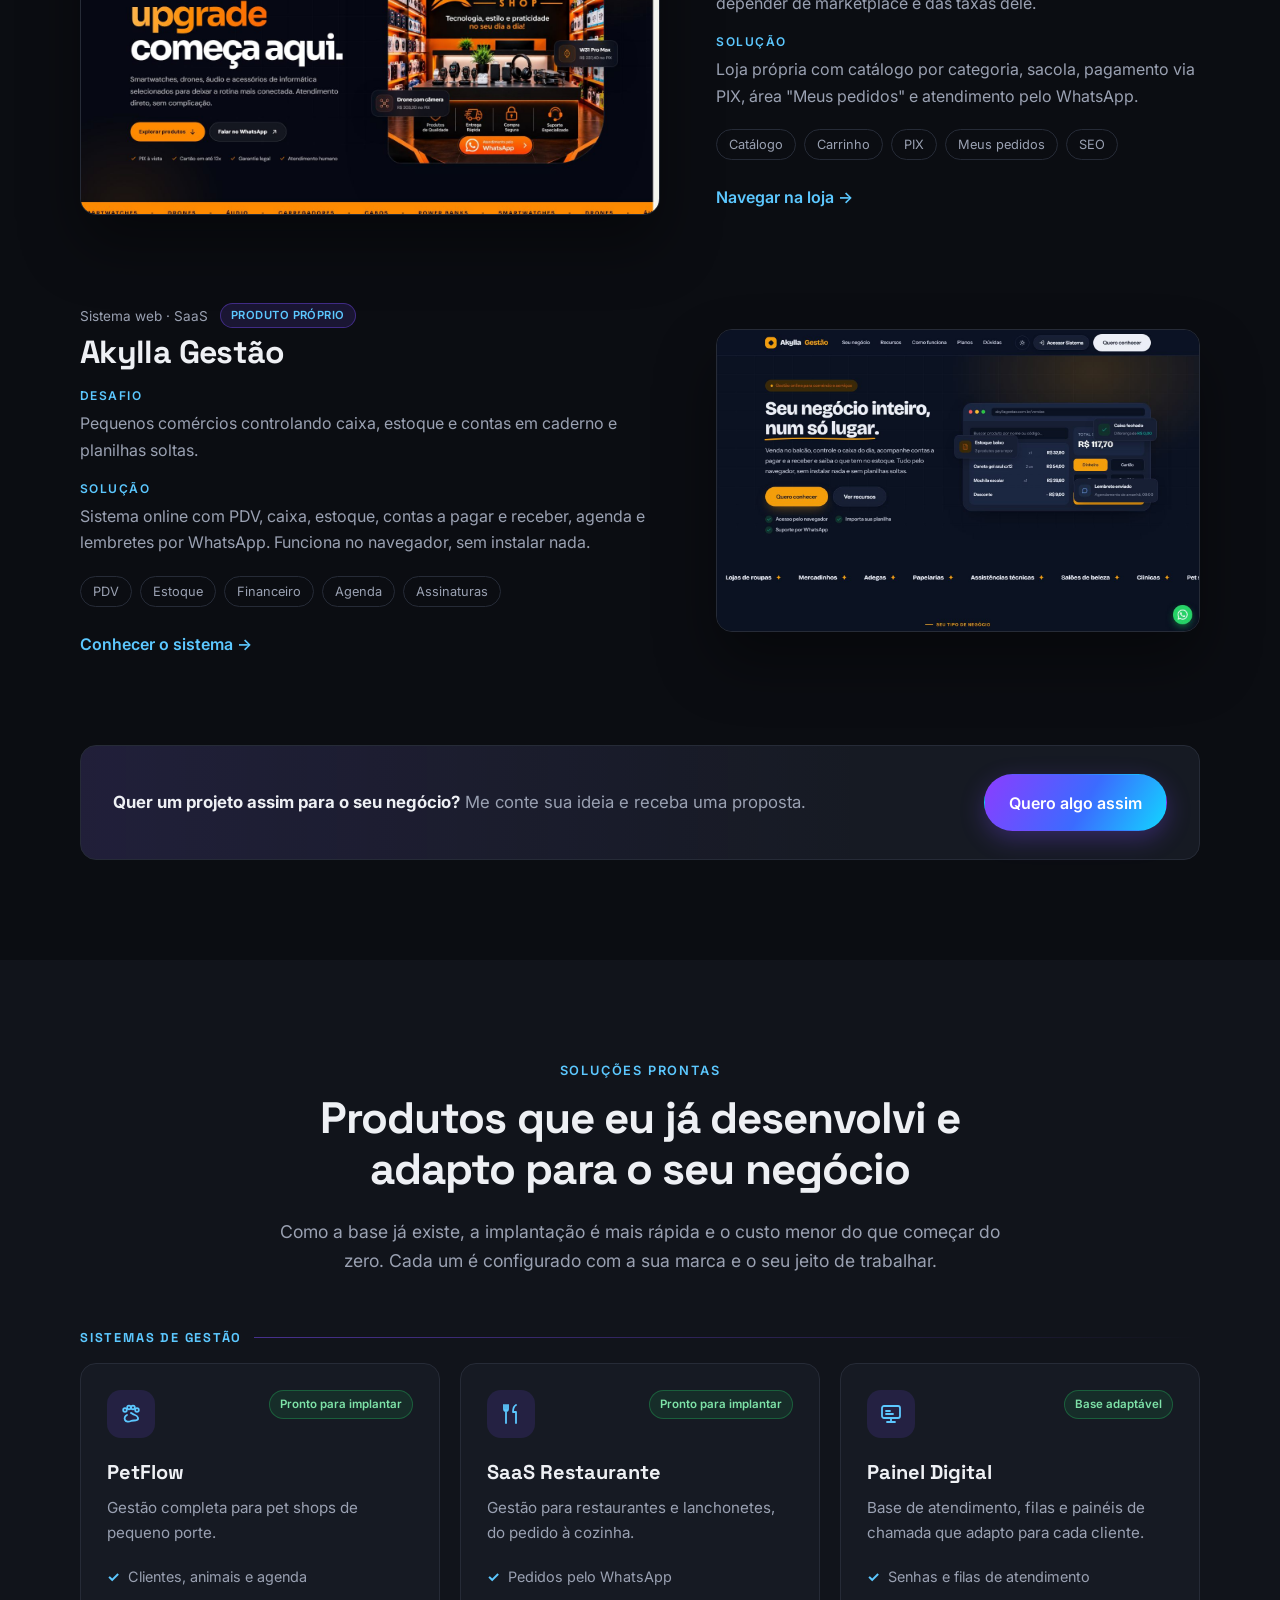
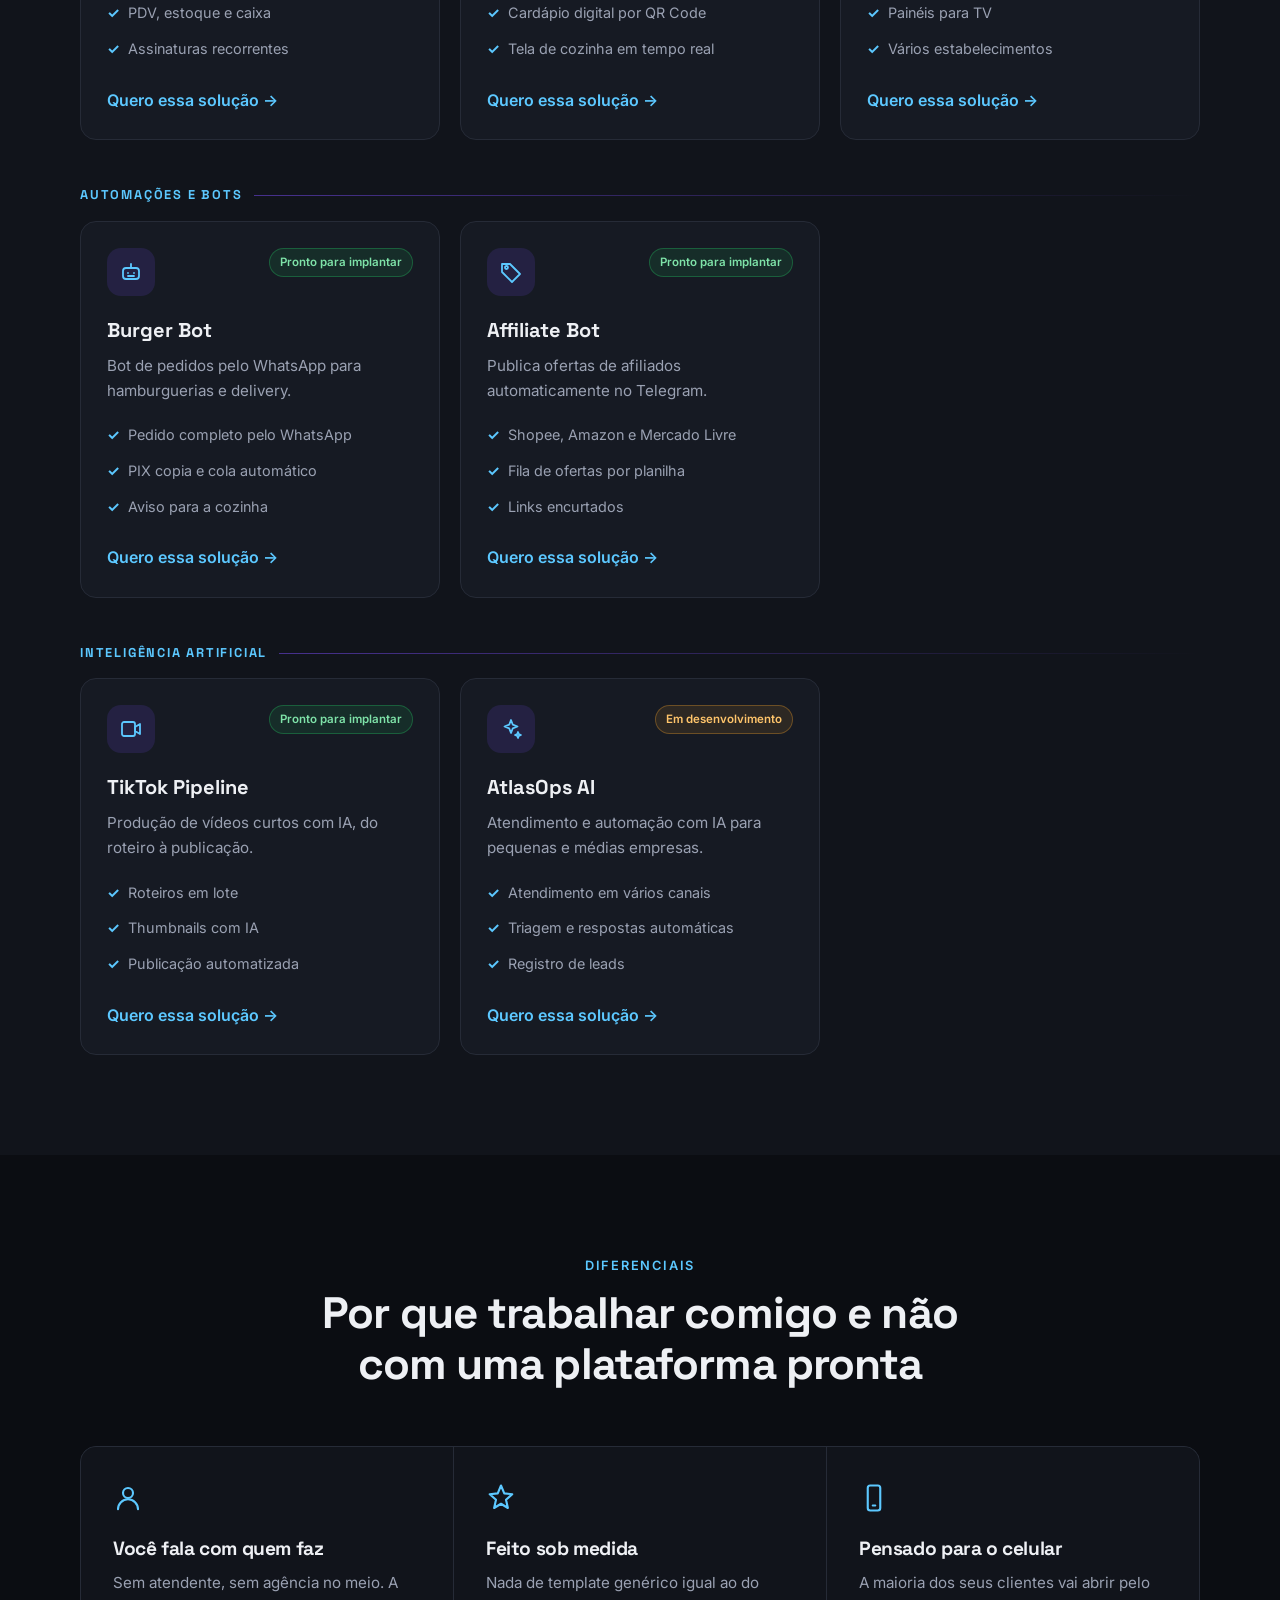
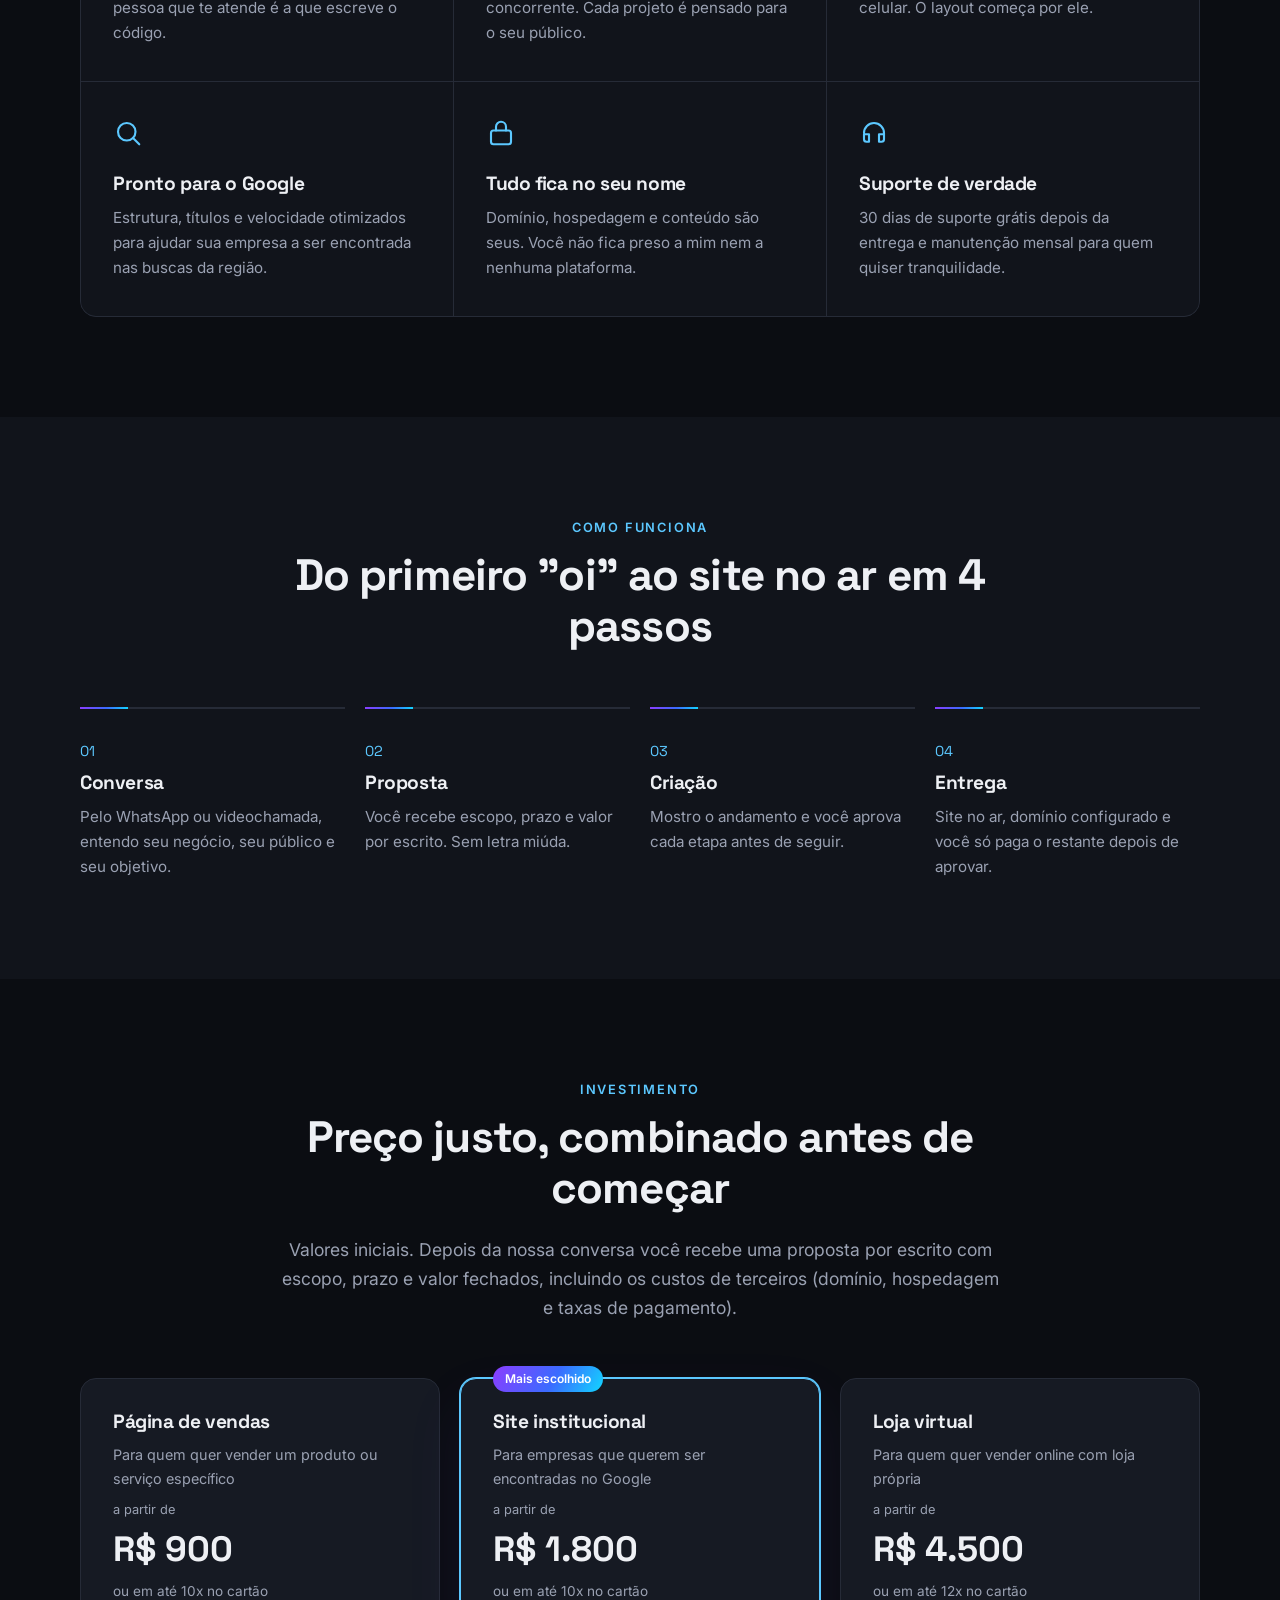
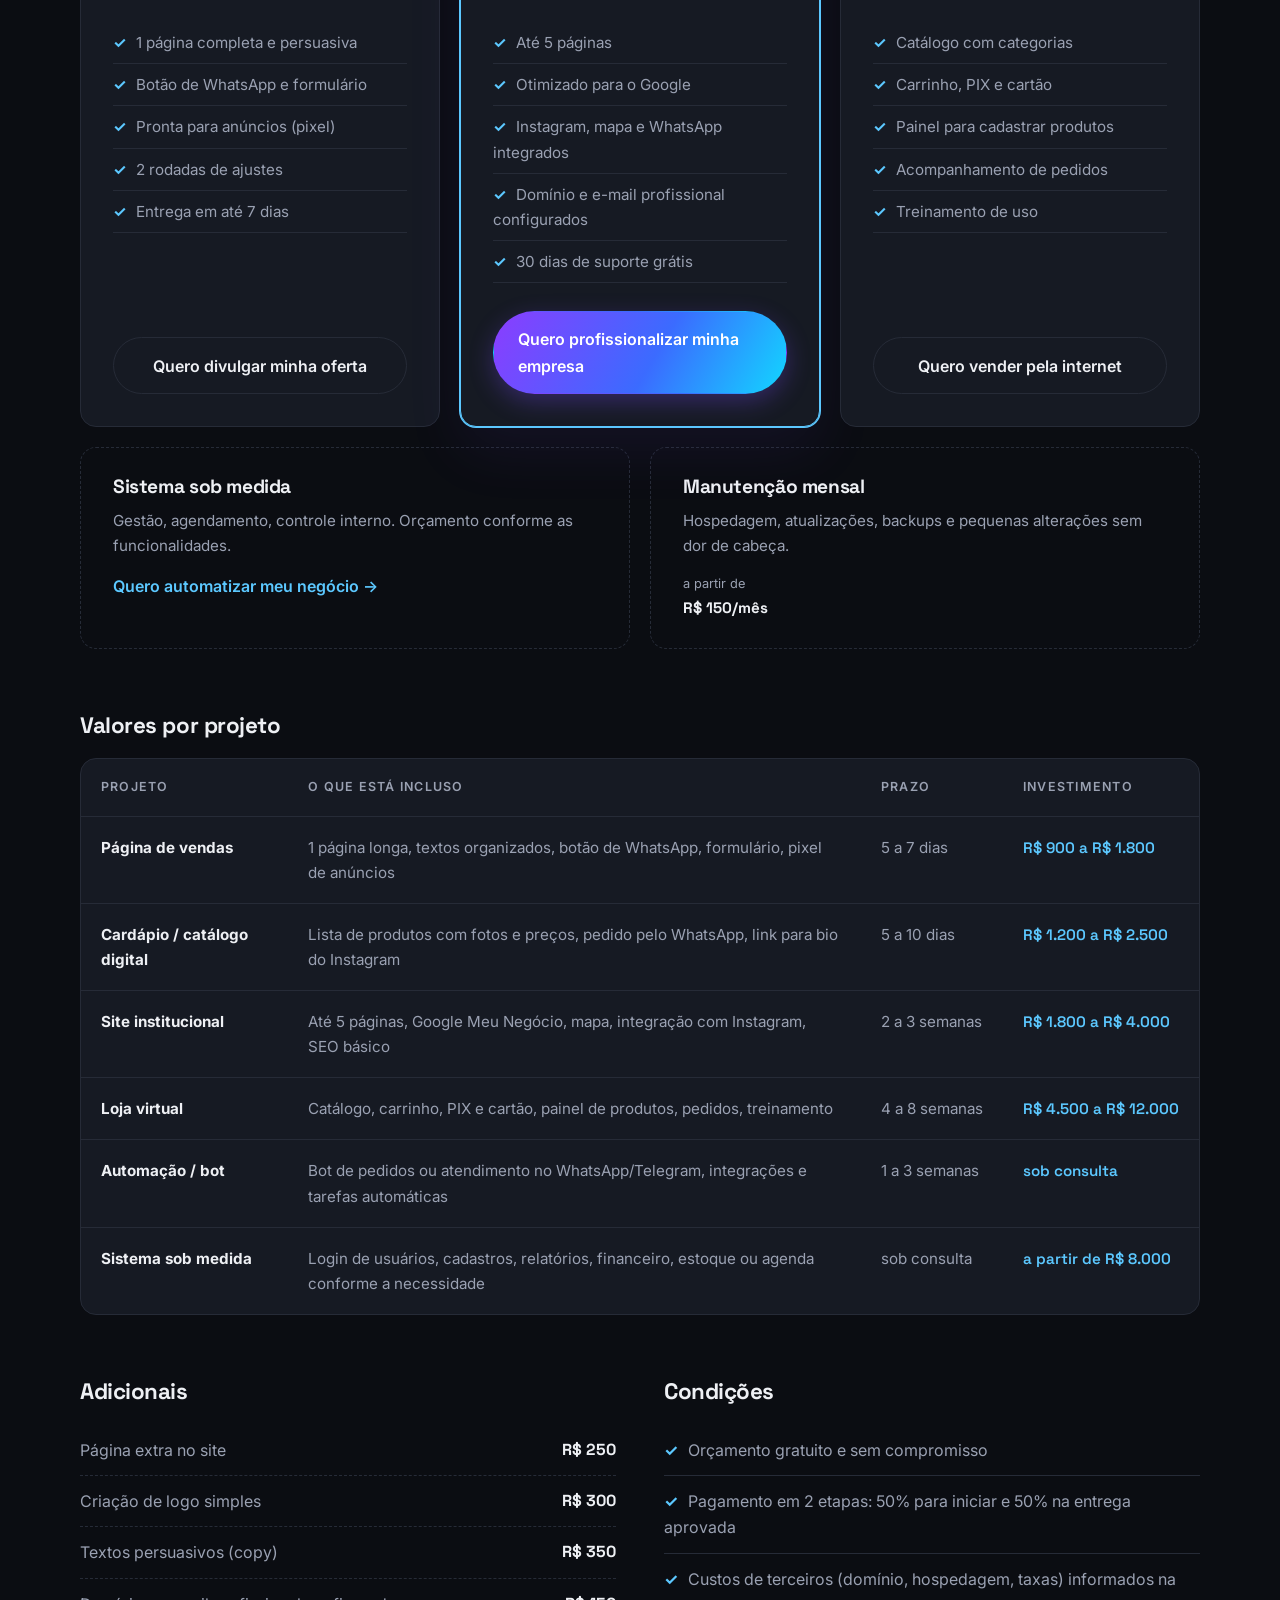
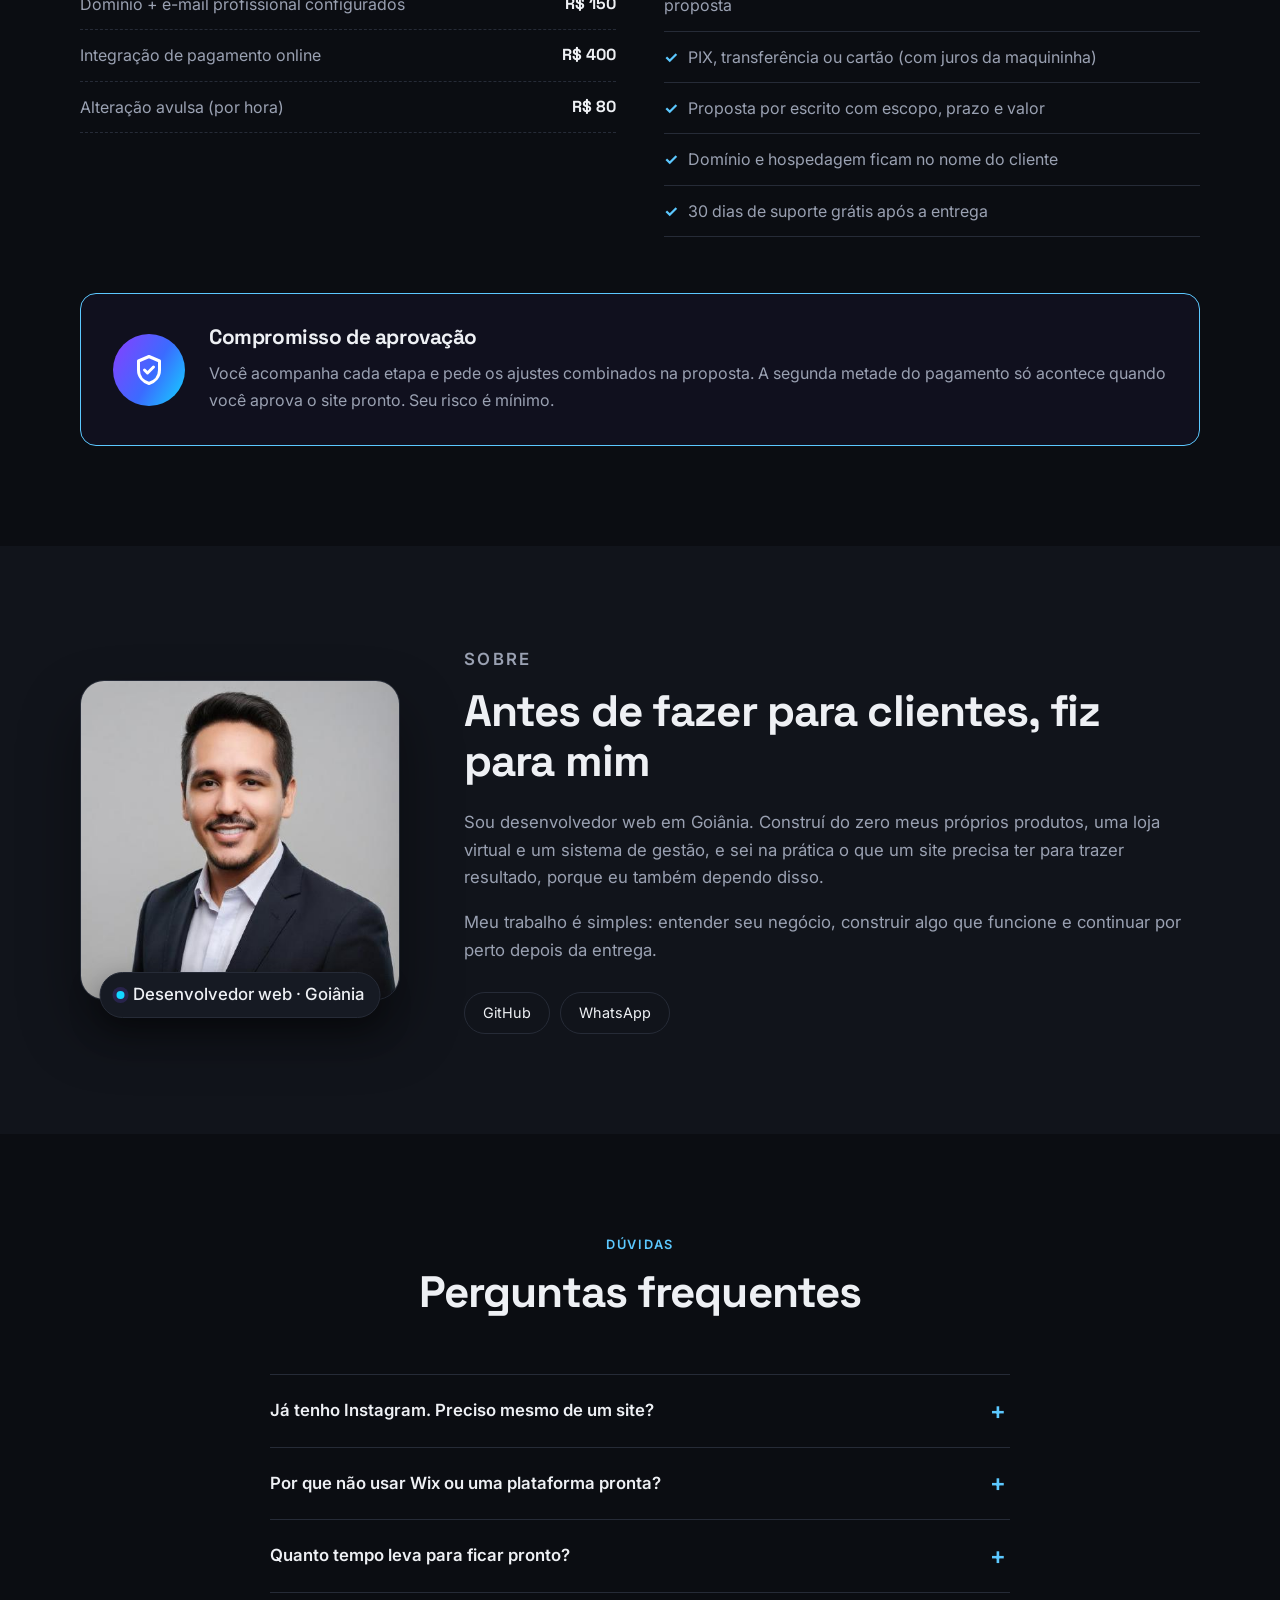
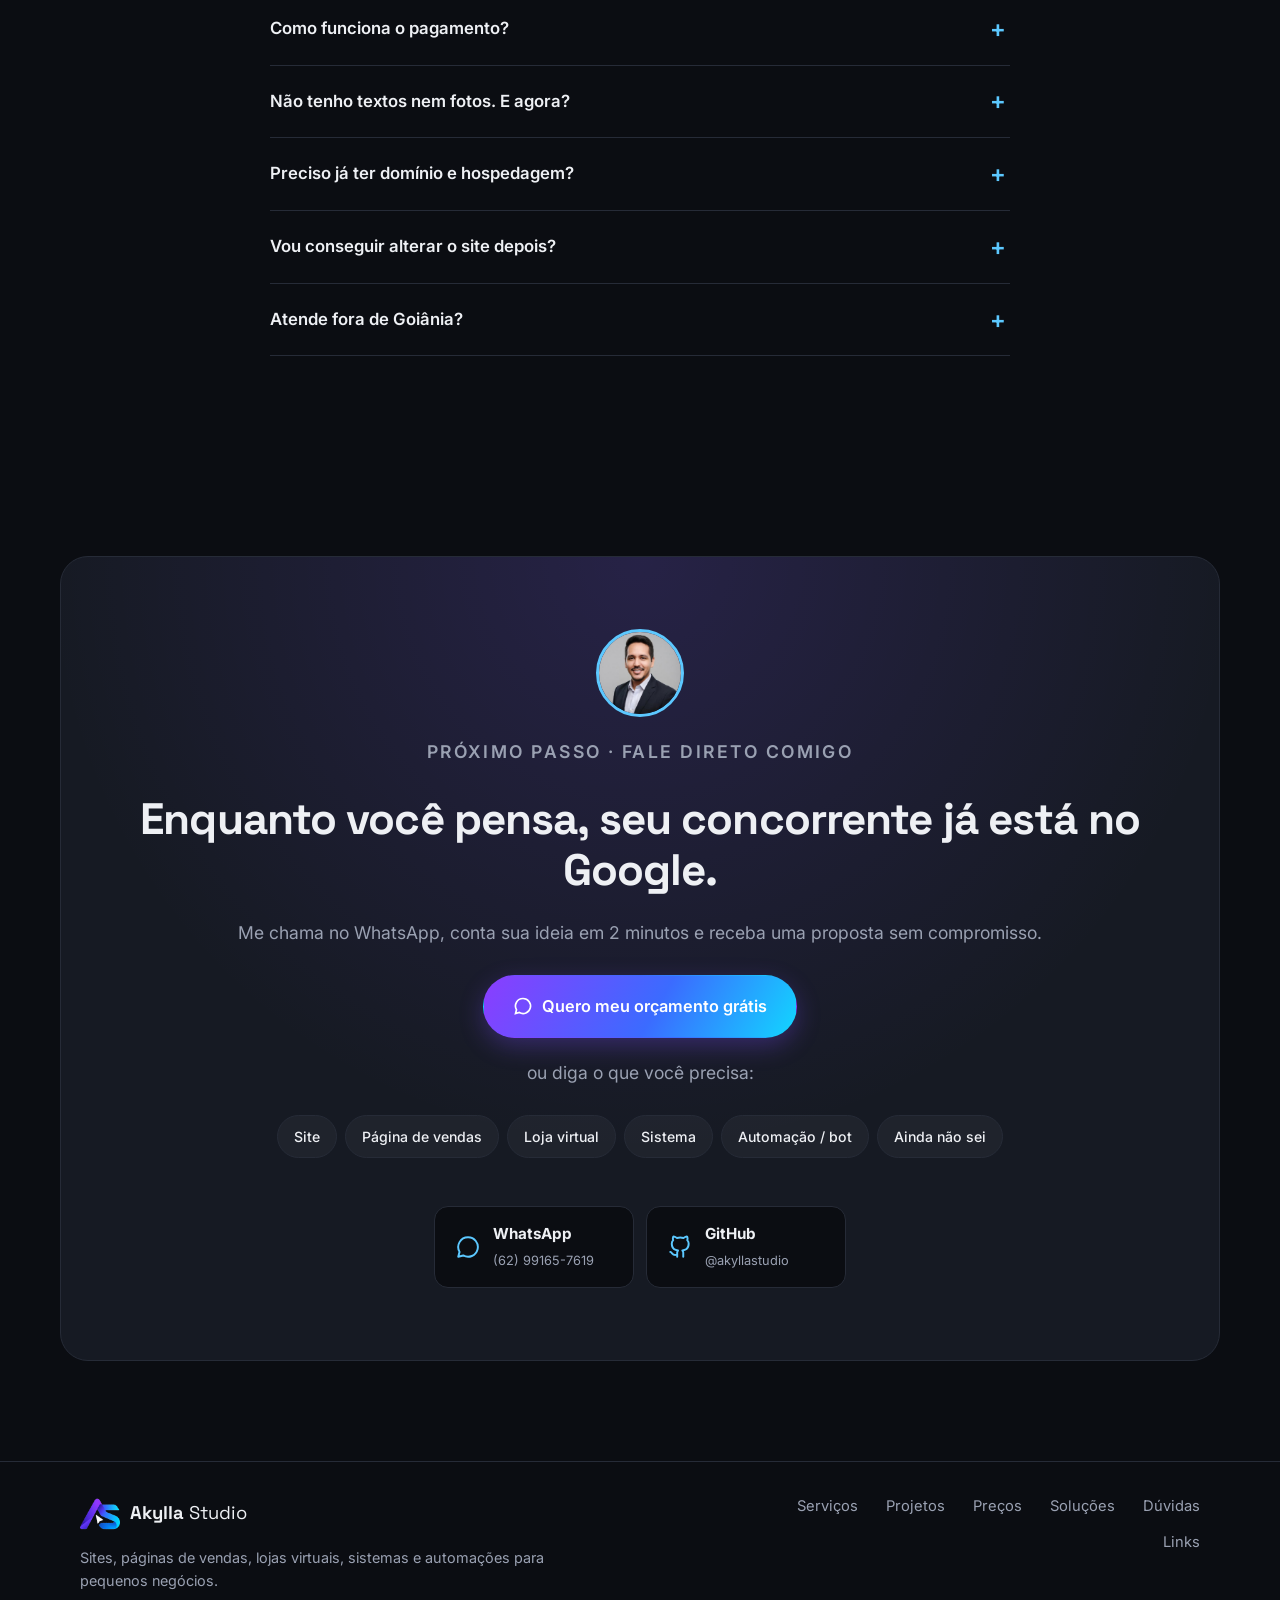
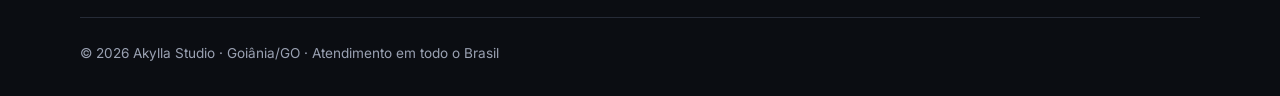
==== commit 8337ce2d: "Adiciona soluções prontas e serviço de automações - Seção "Soluções prontas" no site com PetFlow, Sa" ====
--- a/index.html
+++ b/index.html
@@ -4,7 +4,7 @@
   <meta charset="utf-8">
   <meta name="viewport" content="width=device-width, initial-scale=1">
   <title>Akylla Studio | Criação de sites, landing pages e lojas virtuais em Goiânia</title>
-  <meta name="description" content="Sites, páginas de vendas, lojas virtuais e sistemas sob medida para pequenos negócios. Atendimento direto com o desenvolvedor, orçamento grátis e pagamento em 2 etapas. Goiânia e todo o Brasil.">
+  <meta name="description" content="Sites, páginas de vendas, lojas virtuais, sistemas e automações para pequenos negócios. Atendimento direto com o desenvolvedor, orçamento grátis e pagamento em 2 etapas. Goiânia e todo o Brasil.">
   <link rel="canonical" href="https://akyllastudio.github.io/">
   <meta name="theme-color" content="#0b0d12">
   <meta property="og:type" content="website">
@@ -68,6 +68,7 @@
       <nav id="menu" class="menu">
         <a href="#servicos">Serviços</a>
         <a href="#projetos">Projetos</a>
+        <a href="#solucoes">Soluções</a>
         <a href="#diferenciais">Diferenciais</a>
         <a href="#precos">Preços</a>
         <a href="#duvidas">Dúvidas</a>
@@ -83,7 +84,7 @@
     <section id="inicio" class="hero">
       <div class="container hero__grade">
         <div>
-          <p class="selo">Sites · Landing pages · Lojas · Sistemas</p>
+          <p class="selo">Sites · Lojas · Sistemas · Automações</p>
           <h1>Seu negócio merece um site que <em>traz clientes</em>, não só visitas.</h1>
           <p class="hero__texto">
             Crio sites, páginas de vendas, lojas virtuais e sistemas pensados para uma coisa:
@@ -207,6 +208,12 @@
             <p>Vendas, estoque, caixa, agenda e clientes num só lugar, feito do jeito que o seu negócio funciona.</p>
             <p class="cartao__ideal"><b>Ideal para:</b> quem cresceu e se perdeu nas planilhas</p>
           </article>
+          <article class="cartao">
+            <div class="cartao__icone"><svg viewBox="0 0 24 24"><rect x="4" y="8" width="16" height="11" rx="3"/><path d="M12 4v4M9 13v.01M15 13v.01M9 16h6"/></svg></div>
+            <h3>Automações e bots</h3>
+            <p>Robôs que atendem, recebem pedidos e fazem tarefas repetitivas no WhatsApp e no Telegram, 24 horas por dia.</p>
+            <p class="cartao__ideal"><b>Ideal para:</b> delivery, atendimento e vendas</p>
+          </article>
         </div>
       </div>
     </section>
@@ -263,8 +270,100 @@
       </div>
     </section>
 
+    <!-- ===== SOLUÇÕES PRONTAS =====
+         Produtos próprios que eu adapto e implanto para clientes.
+         Status: "Pronto para implantar" (pronto) ou "Em desenvolvimento" (dev). -->
+    <section id="solucoes" class="secao secao--alt">
+      <div class="container">
+        <div class="cabecalho">
+          <p class="rotulo">Soluções prontas</p>
+          <h2>Produtos que eu já desenvolvi e adapto para o seu negócio</h2>
+          <p class="secao__intro">Como a base já existe, a implantação é mais rápida e o custo menor do que começar do zero. Cada um é configurado com a sua marca e o seu jeito de trabalhar.</p>
+        </div>
+        <h3 class="solucoes__grupo">Sistemas de gestão</h3>
+        <div class="solucoes">
+          <article class="solucao">
+            <div class="solucao__topo">
+              <span class="solucao__icone"><svg viewBox="0 0 24 24"><path d="M8 13c-2 1-3 3-2 5s4 2 6 1 4 0 6-1 1-4-2-5-3-2-4-2-8 0z"/><circle cx="6" cy="8" r="1.8"/><circle cx="10" cy="5.5" r="1.8"/><circle cx="14" cy="5.5" r="1.8"/><circle cx="18" cy="8" r="1.8"/></svg></span>
+              <span class="status-tag status-tag--pronto">Pronto para implantar</span>
+            </div>
+            <h4>PetFlow</h4>
+            <p>Gestão completa para pet shops de pequeno porte.</p>
+            <ul><li>Clientes, animais e agenda</li><li>PDV, estoque e caixa</li><li>Assinaturas recorrentes</li></ul>
+            <a href="#" class="link-seta" data-servico="Solução PetFlow (gestão para pet shop)">Quero essa solução</a>
+          </article>
+          <article class="solucao">
+            <div class="solucao__topo">
+              <span class="solucao__icone"><svg viewBox="0 0 24 24"><path d="M7 3v8M5 3v4a2 2 0 0 0 4 0V3M7 11v10M17 3c-2 1-3 4-3 7h3v11"/></svg></span>
+              <span class="status-tag status-tag--pronto">Pronto para implantar</span>
+            </div>
+            <h4>SaaS Restaurante</h4>
+            <p>Gestão para restaurantes e lanchonetes, do pedido à cozinha.</p>
+            <ul><li>Pedidos pelo WhatsApp</li><li>Cardápio digital por QR Code</li><li>Tela de cozinha em tempo real</li></ul>
+            <a href="#" class="link-seta" data-servico="Solução SaaS Restaurante">Quero essa solução</a>
+          </article>
+          <article class="solucao">
+            <div class="solucao__topo">
+              <span class="solucao__icone"><svg viewBox="0 0 24 24"><rect x="3" y="4" width="18" height="12" rx="2"/><path d="M8 20h8M12 16v4M7 9h4M7 12h7"/></svg></span>
+              <span class="status-tag status-tag--pronto">Base adaptável</span>
+            </div>
+            <h4>Painel Digital</h4>
+            <p>Base de atendimento, filas e painéis de chamada que adapto para cada cliente.</p>
+            <ul><li>Senhas e filas de atendimento</li><li>Painéis para TV</li><li>Vários estabelecimentos</li></ul>
+            <a href="#" class="link-seta" data-servico="Solução Painel Digital (filas e painéis)">Quero essa solução</a>
+          </article>
+        </div>
+        <h3 class="solucoes__grupo">Automações e bots</h3>
+        <div class="solucoes">
+          <article class="solucao">
+            <div class="solucao__topo">
+              <span class="solucao__icone"><svg viewBox="0 0 24 24"><rect x="4" y="8" width="16" height="11" rx="3"/><path d="M12 4v4M9 13v.01M15 13v.01M9 16h6"/></svg></span>
+              <span class="status-tag status-tag--pronto">Pronto para implantar</span>
+            </div>
+            <h4>Burger Bot</h4>
+            <p>Bot de pedidos pelo WhatsApp para hamburguerias e delivery.</p>
+            <ul><li>Pedido completo pelo WhatsApp</li><li>PIX copia e cola automático</li><li>Aviso para a cozinha</li></ul>
+            <a href="#" class="link-seta" data-servico="Solução Burger Bot (pedidos pelo WhatsApp)">Quero essa solução</a>
+          </article>
+          <article class="solucao">
+            <div class="solucao__topo">
+              <span class="solucao__icone"><svg viewBox="0 0 24 24"><path d="M3 12V4h8l10 10-8 8z"/><circle cx="7.5" cy="7.5" r="1.5"/></svg></span>
+              <span class="status-tag status-tag--pronto">Pronto para implantar</span>
+            </div>
+            <h4>Affiliate Bot</h4>
+            <p>Publica ofertas de afiliados automaticamente no Telegram.</p>
+            <ul><li>Shopee, Amazon e Mercado Livre</li><li>Fila de ofertas por planilha</li><li>Links encurtados</li></ul>
+            <a href="#" class="link-seta" data-servico="Solução Affiliate Bot (ofertas automáticas)">Quero essa solução</a>
+          </article>
+        </div>
+        <h3 class="solucoes__grupo">Inteligência artificial</h3>
+        <div class="solucoes">
+          <article class="solucao">
+            <div class="solucao__topo">
+              <span class="solucao__icone"><svg viewBox="0 0 24 24"><rect x="3" y="5" width="13" height="14" rx="2"/><path d="M16 10l5-3v10l-5-3z"/></svg></span>
+              <span class="status-tag status-tag--pronto">Pronto para implantar</span>
+            </div>
+            <h4>TikTok Pipeline</h4>
+            <p>Produção de vídeos curtos com IA, do roteiro à publicação.</p>
+            <ul><li>Roteiros em lote</li><li>Thumbnails com IA</li><li>Publicação automatizada</li></ul>
+            <a href="#" class="link-seta" data-servico="Solução TikTok Pipeline (vídeos com IA)">Quero essa solução</a>
+          </article>
+          <article class="solucao">
+            <div class="solucao__topo">
+              <span class="solucao__icone"><svg viewBox="0 0 24 24"><path d="M12 3l1.8 4.7L18.5 9.5l-4.7 1.8L12 16l-1.8-4.7L5.5 9.5l4.7-1.8z"/><path d="M19 15l.8 2.2L22 18l-2.2.8L19 21l-.8-2.2L16 18l2.2-.8z"/></svg></span>
+              <span class="status-tag status-tag--dev">Em desenvolvimento</span>
+            </div>
+            <h4>AtlasOps AI</h4>
+            <p>Atendimento e automação com IA para pequenas e médias empresas.</p>
+            <ul><li>Atendimento em vários canais</li><li>Triagem e respostas automáticas</li><li>Registro de leads</li></ul>
+            <a href="#" class="link-seta" data-servico="Solução AtlasOps AI (atendimento com IA)">Quero essa solução</a>
+          </article>
+        </div>
+      </div>
+    </section>
+
     <!-- ===== DIFERENCIAIS ===== -->
-    <section id="diferenciais" class="secao secao--alt">
+    <section id="diferenciais" class="secao">
       <div class="container">
         <div class="cabecalho">
           <p class="rotulo">Diferenciais</p>
@@ -306,7 +405,7 @@
     </section>
 
     <!-- ===== PROCESSO ===== -->
-    <section id="processo" class="secao">
+    <section id="processo" class="secao secao--alt">
       <div class="container">
         <div class="cabecalho">
           <p class="rotulo">Como funciona</p>
@@ -323,7 +422,7 @@
 
     <!-- ===== PREÇOS =====
          Os valores abaixo são um ponto de partida. Ajuste conforme seu custo/hora. -->
-    <section id="precos" class="secao secao--alt">
+    <section id="precos" class="secao">
       <div class="container">
         <div class="cabecalho">
           <p class="rotulo">Investimento</p>
@@ -425,6 +524,12 @@
                 <td class="tabela__valor">R$ 4.500 a R$ 12.000</td>
               </tr>
               <tr>
+                <td><strong>Automação / bot</strong></td>
+                <td>Bot de pedidos ou atendimento no WhatsApp/Telegram, integrações e tarefas automáticas</td>
+                <td>1 a 3 semanas</td>
+                <td class="tabela__valor">sob consulta</td>
+              </tr>
+              <tr>
                 <td><strong>Sistema sob medida</strong></td>
                 <td>Login de usuários, cadastros, relatórios, financeiro, estoque ou agenda conforme a necessidade</td>
                 <td>sob consulta</td>
@@ -474,7 +579,7 @@
     </section>
 
     <!-- ===== SOBRE ===== -->
-    <section id="sobre" class="secao">
+    <section id="sobre" class="secao secao--alt">
       <div class="container sobre">
         <div class="sobre__foto">
           <img src="assets/img/foto.jpg" alt="Foto do desenvolvedor do Akylla Studio" width="460" height="460" loading="lazy">
@@ -500,7 +605,7 @@
     </section>
 
     <!-- ===== DÚVIDAS ===== -->
-    <section id="duvidas" class="secao secao--alt">
+    <section id="duvidas" class="secao">
       <div class="container container--estreito">
         <div class="cabecalho">
           <p class="rotulo">Dúvidas</p>
@@ -560,6 +665,7 @@
             <a href="#" data-servico="Página de vendas">Página de vendas</a>
             <a href="#" data-servico="Loja virtual">Loja virtual</a>
             <a href="#" data-servico="Sistema sob medida">Sistema</a>
+            <a href="#" data-servico="Automação ou bot">Automação / bot</a>
             <a href="#" data-servico="Ainda não sei, quero uma orientação">Ainda não sei</a>
           </div>
         </div>
@@ -610,12 +716,13 @@
           <img src="assets/logo-marca.png" alt="" width="40" height="40">
           <span><b>Akylla</b> Studio</span>
         </a>
-        <p>Sites, páginas de vendas, lojas virtuais e sistemas sob medida para pequenos negócios.</p>
+        <p>Sites, páginas de vendas, lojas virtuais, sistemas e automações para pequenos negócios.</p>
       </div>
       <nav aria-label="Rodapé">
         <a href="#servicos">Serviços</a>
         <a href="#projetos">Projetos</a>
         <a href="#precos">Preços</a>
+        <a href="#solucoes">Soluções</a>
         <a href="#duvidas">Dúvidas</a>
         <a href="links.html">Links</a>
       </nav>
--- a/css/style.css
+++ b/css/style.css
@@ -136,7 +136,7 @@
 .secao__intro { color: var(--texto-suave); font-size: 1.1rem; margin-bottom: 48px; }
 
 /* Serviços */
-.cartoes { display: grid; grid-template-columns: repeat(4, 1fr); gap: 20px; }
+.cartoes { display: grid; grid-template-columns: repeat(5, 1fr); gap: 16px; }
 .cartao { background: var(--superficie); border: 1px solid var(--borda); border-radius: var(--raio); padding: 28px; transition: border-color .2s, transform .2s; }
 .cartao:hover { border-color: var(--destaque); transform: translateY(-4px); }
 .cartao p { color: var(--texto-suave); font-size: .95rem; margin: 0; }
@@ -383,6 +383,7 @@
    ============================================================ */
 @media (max-width: 1000px) {
   .cartoes { grid-template-columns: repeat(2, 1fr); }
+  .cartoes .cartao:last-child { grid-column: 1 / -1; }
   .passos { grid-template-columns: repeat(2, 1fr); gap: 40px 20px; }
   .dores { grid-template-columns: repeat(2, 1fr); }
   .diferenciais { grid-template-columns: repeat(2, 1fr); }
@@ -468,3 +469,26 @@
   font-size: .7rem; font-weight: 600; letter-spacing: .04em; text-transform: uppercase;
   color: var(--destaque); background: rgba(var(--brilho), .14); border: 1px solid rgba(var(--brilho), .4);
 }
+
+/* ---------- Soluções prontas ---------- */
+.solucoes__grupo { display: flex; align-items: center; gap: 12px; font-size: .8rem; letter-spacing: .14em; text-transform: uppercase; color: var(--destaque); margin: 48px 0 18px; }
+.solucoes__grupo::after { content: ""; flex: 1; height: 1px; background: linear-gradient(90deg, rgba(var(--brilho), .5), transparent); }
+.cabecalho + .solucoes__grupo { margin-top: 0; }
+.solucoes { display: grid; grid-template-columns: repeat(auto-fill, minmax(280px, 1fr)); gap: 20px; }
+.solucao {
+  display: flex; flex-direction: column; padding: 26px; border-radius: var(--raio);
+  background: var(--superficie); border: 1px solid var(--borda); transition: border-color .2s, transform .2s;
+}
+.solucao:hover { border-color: rgba(var(--brilho), .7); transform: translateY(-4px); }
+.solucao__topo { display: flex; justify-content: space-between; align-items: flex-start; gap: 12px; margin-bottom: 18px; }
+.solucao__icone { display: grid; place-items: center; width: 48px; height: 48px; border-radius: 14px; background: rgba(var(--brilho), .14); }
+.solucao__icone svg { width: 24px; height: 24px; fill: none; stroke: var(--destaque); stroke-width: 1.8; stroke-linecap: round; stroke-linejoin: round; }
+.solucao h4 { font-family: var(--fonte-titulo); font-size: 1.25rem; margin: 0 0 6px; }
+.solucao p { color: var(--texto-suave); font-size: .95rem; margin: 0 0 14px; }
+.solucao ul { list-style: none; padding: 0; margin: 0 0 20px; flex: 1; }
+.solucao li { padding: 6px 0; font-size: .9rem; color: var(--texto-suave); }
+.solucao li::before { content: "✓"; color: var(--destaque); margin-right: 8px; font-weight: 700; }
+.status-tag { flex: none; padding: 4px 10px; border-radius: 999px; font-size: .72rem; font-weight: 600; white-space: nowrap; }
+.status-tag--pronto { color: #7ee2a8; background: rgba(37,211,102,.1); border: 1px solid rgba(37,211,102,.3); }
+.status-tag--dev { color: #ffc56b; background: rgba(255,170,40,.1); border: 1px solid rgba(255,170,40,.3); }
+.status-tag--ar { color: var(--destaque); background: rgba(var(--brilho), .14); border: 1px solid rgba(var(--brilho), .4); }
